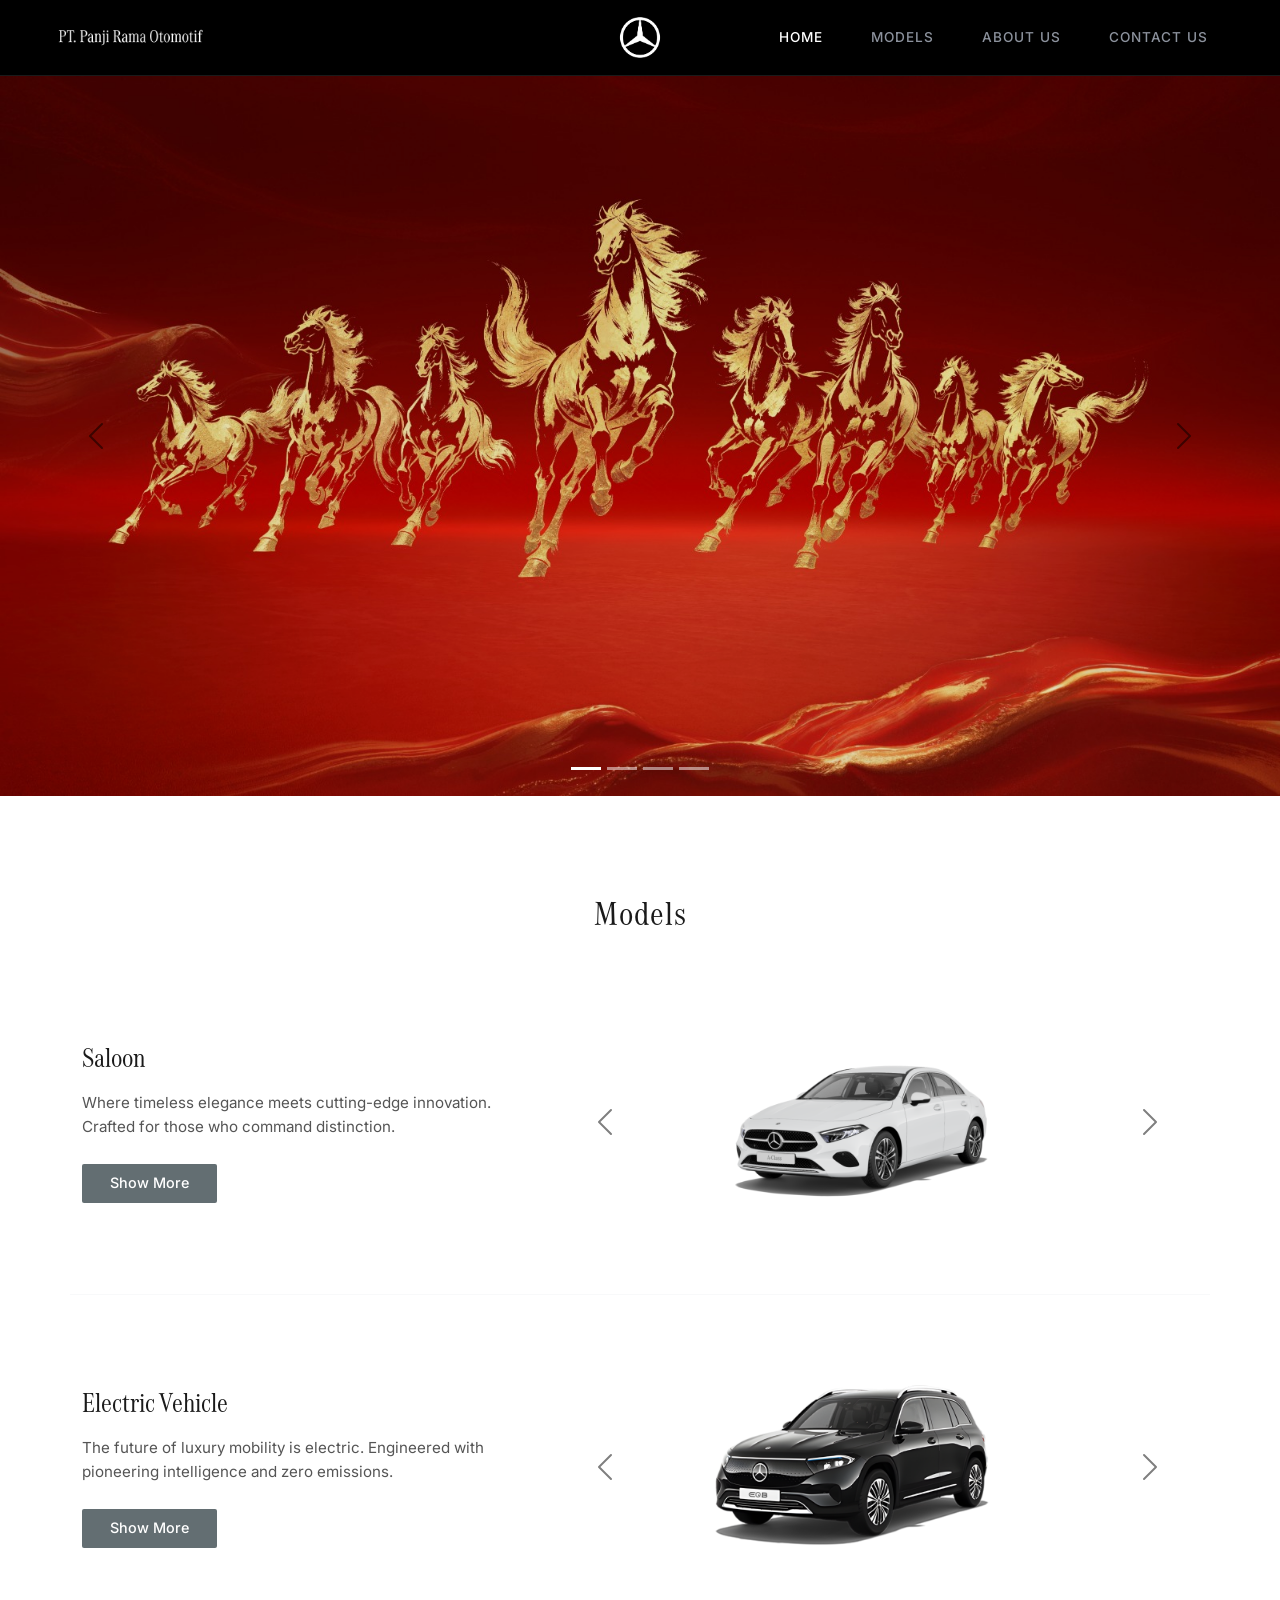
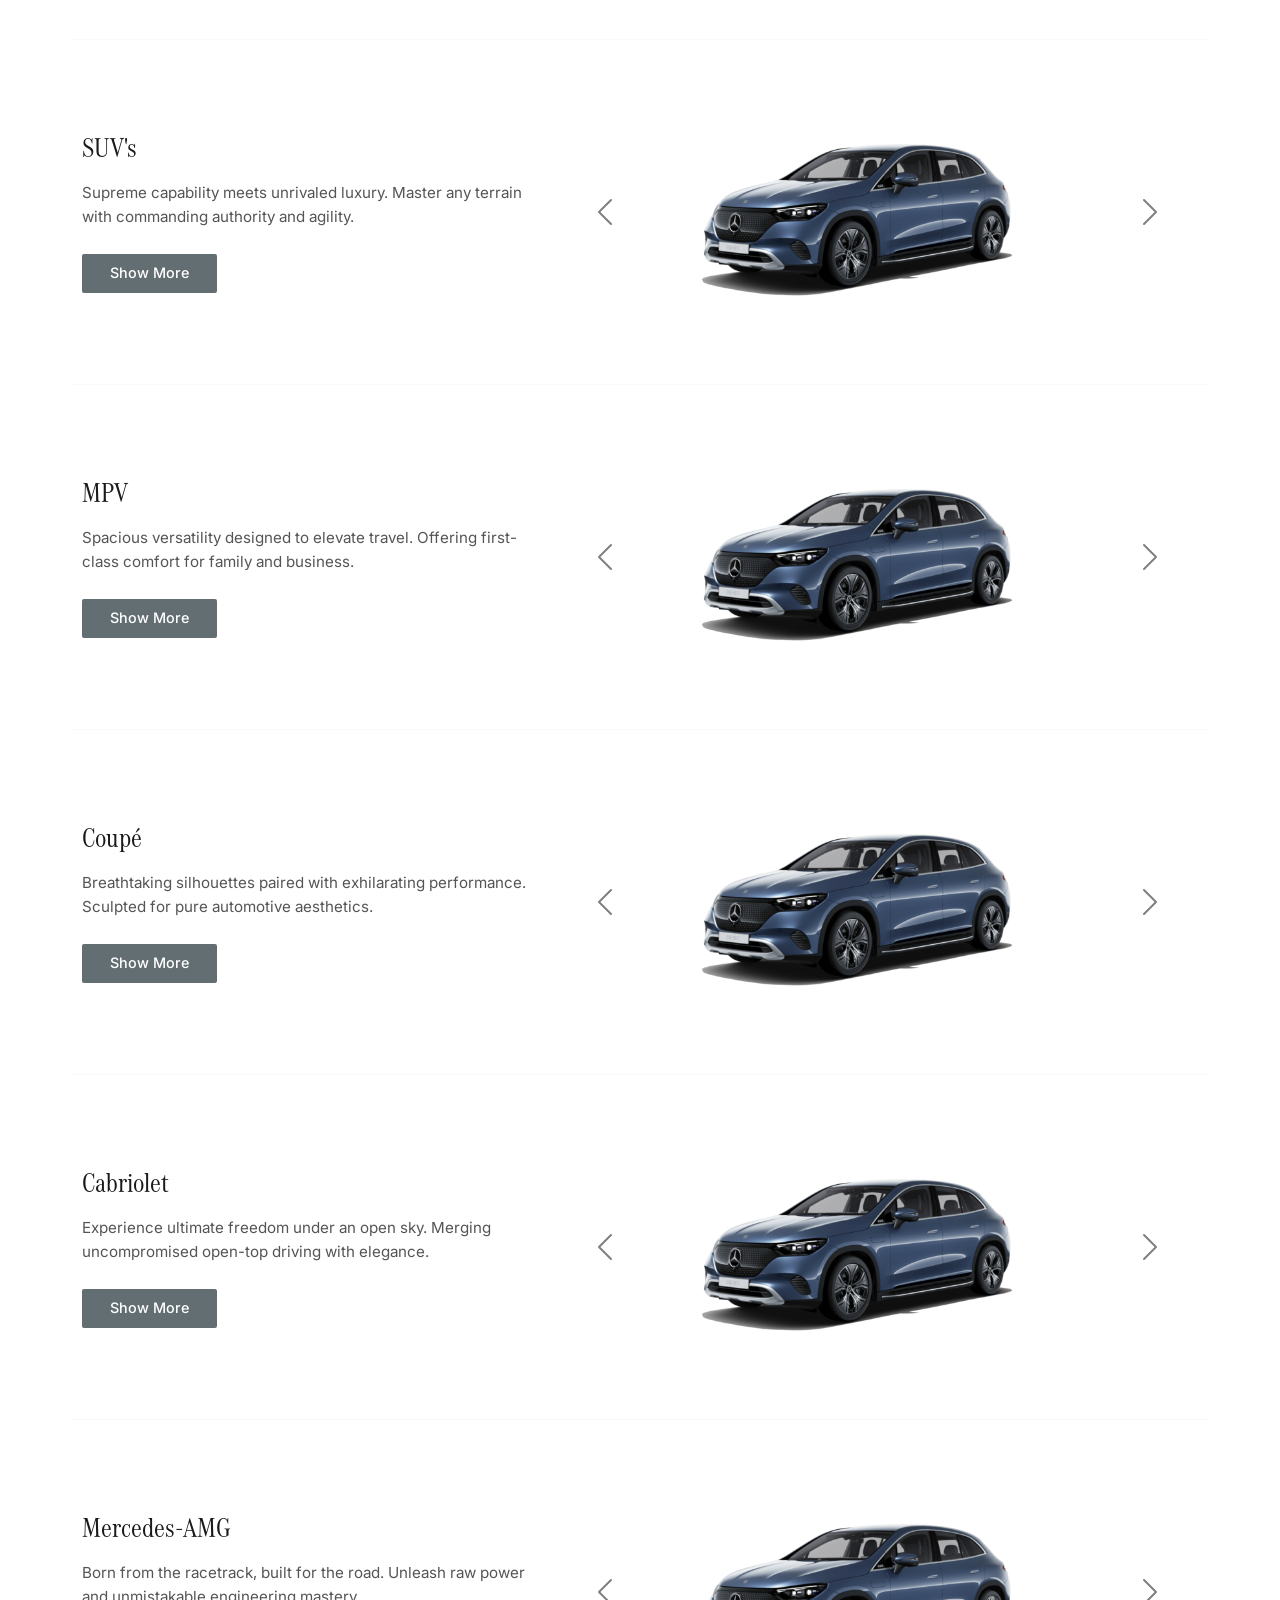
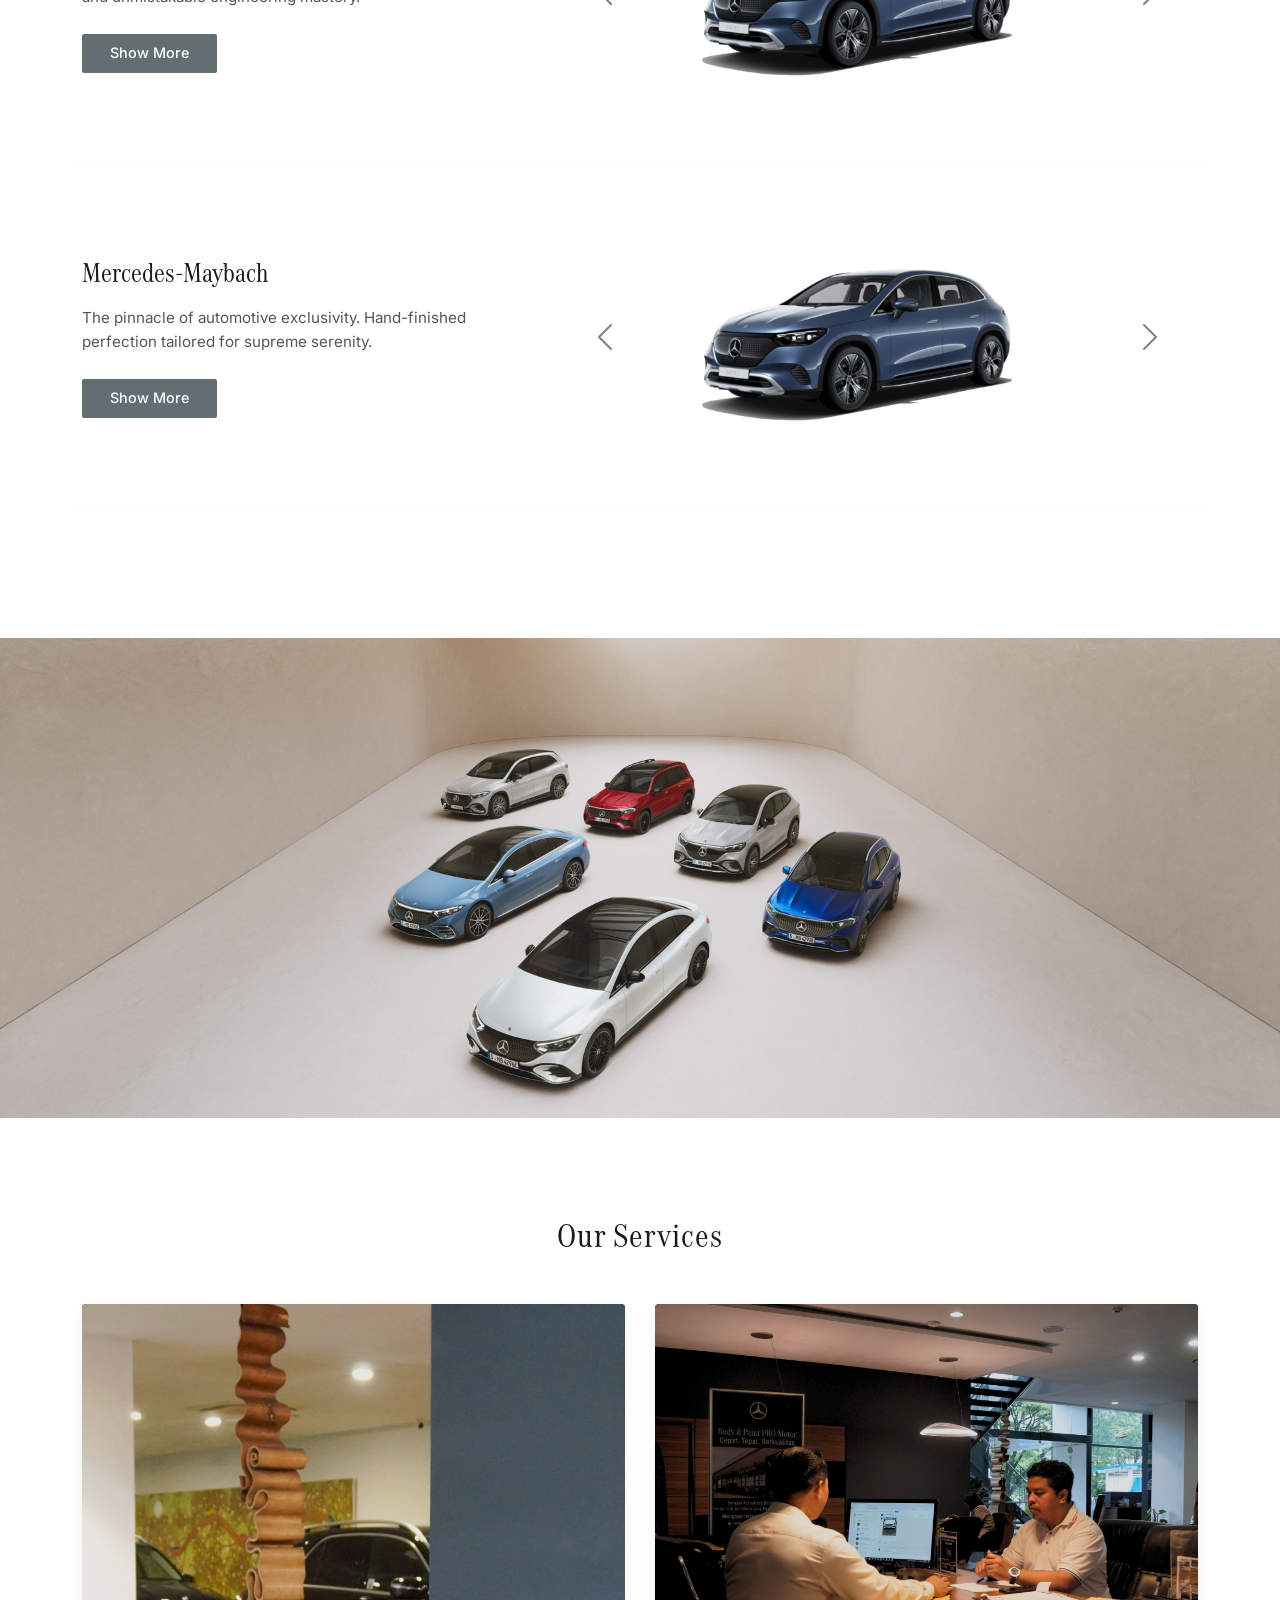
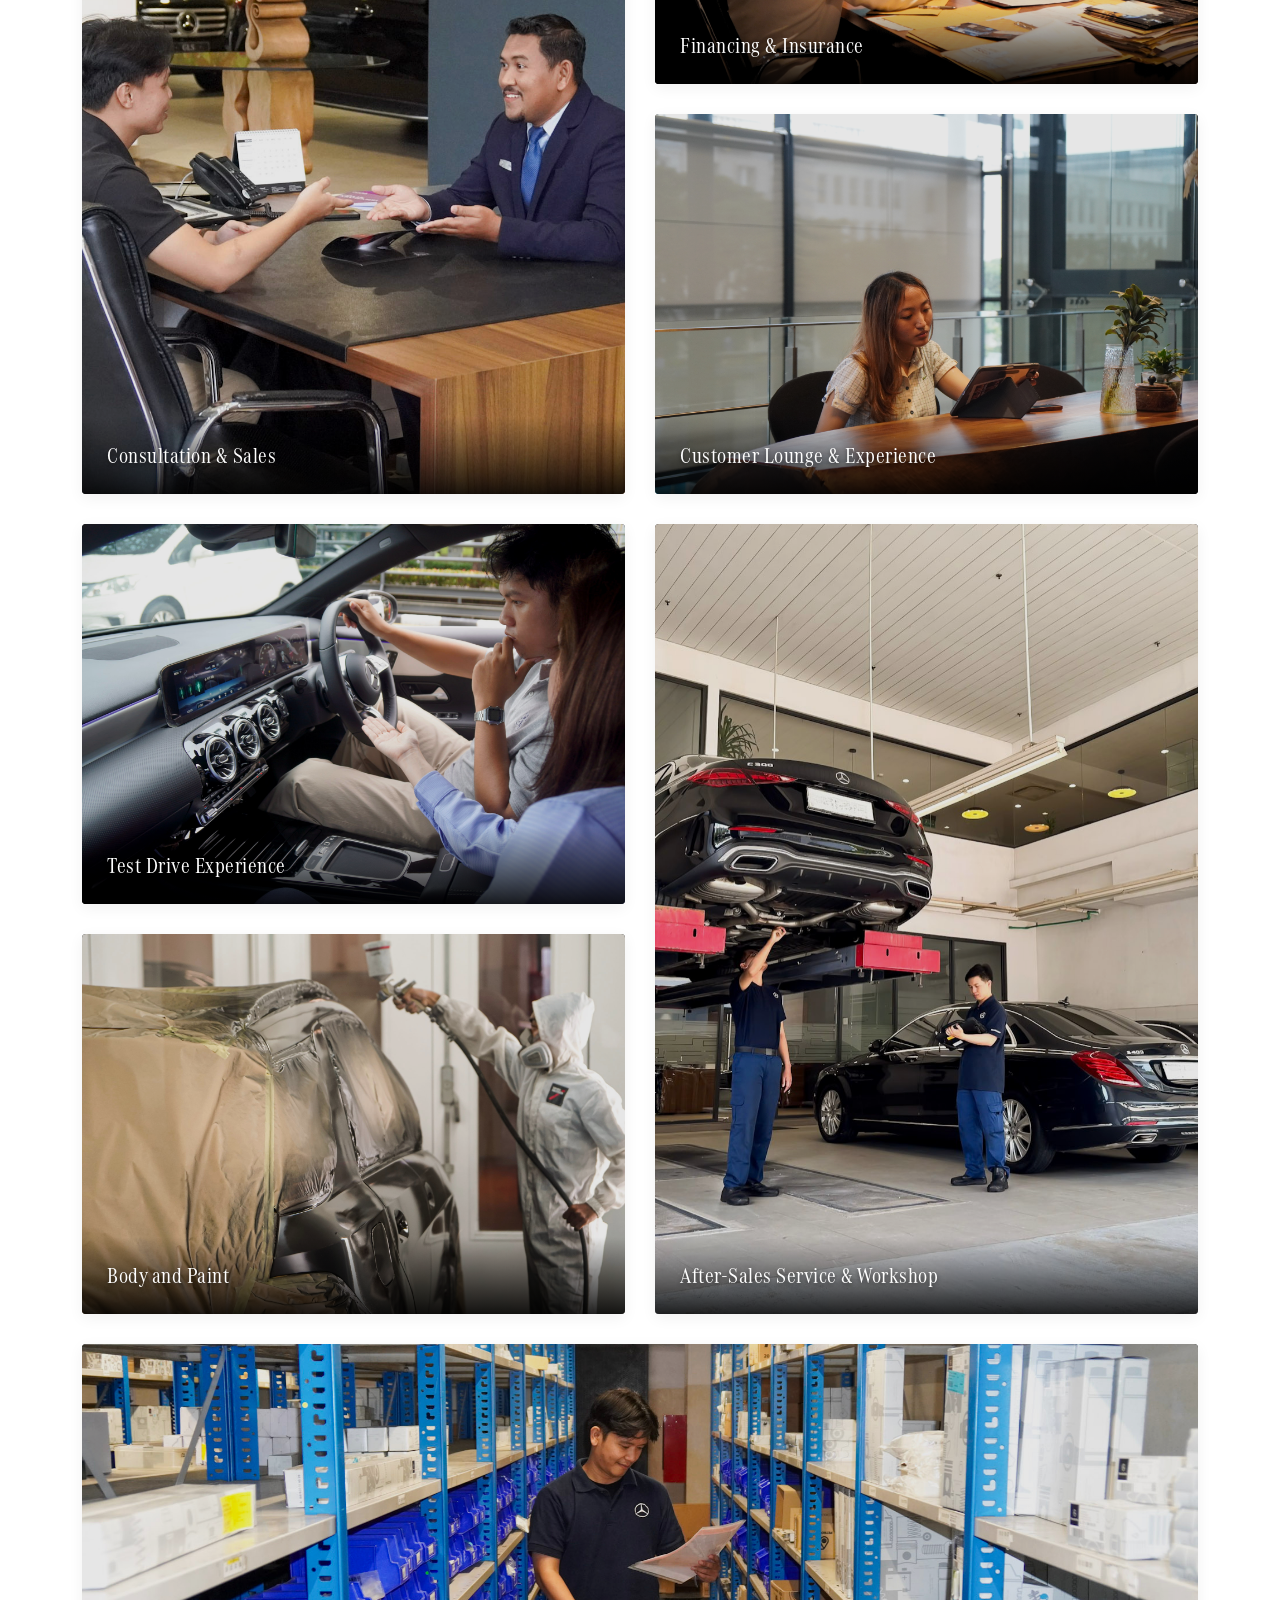
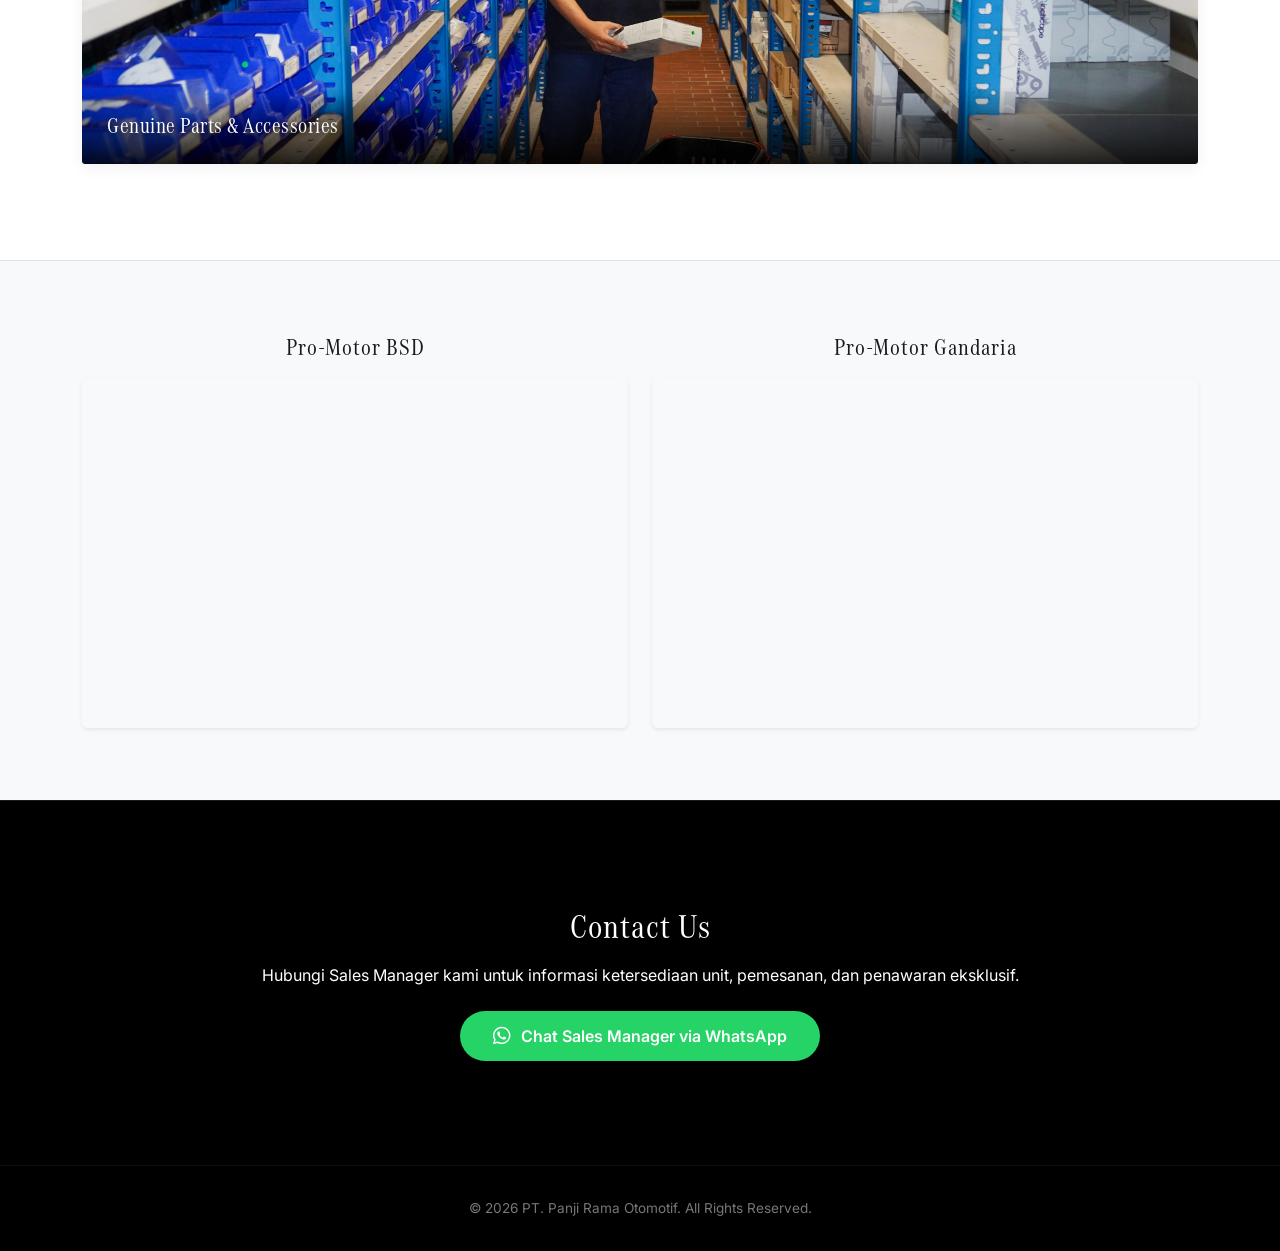
==== index.html @ 7705b915 "logo on browser" ====
<!DOCTYPE html>
<html lang="id">
<head>
    <meta charset="UTF-8">
    <meta name="viewport" content="width=device-width, initial-scale=1.0">
    <title>PT. Panji Rama Otomotif | Luxury Showroom</title>
    <link rel="icon" type="image/png" href="assets/LOGOSTAR-WHITE.png">
    <!-- Bootstrap 5 CSS -->
    <link href="https://cdn.jsdelivr.net/npm/bootstrap@5.3.2/dist/css/bootstrap.min.css" rel="stylesheet">
    <!-- FontAwesome Icons -->
    <link rel="stylesheet" href="https://cdnjs.cloudflare.com/ajax/libs/font-awesome/6.4.2/css/all.min.css">
    <!-- Google Fonts: Inter & Serif fallback -->
    <link href="https://fonts.googleapis.com/css2?family=Cinzel:wght@500;700&family=Inter:wght@300;400;500;600&display=swap" rel="stylesheet">
    <link rel="stylesheet" href="style.css">
</head>
<body id="home">

    <!-- Navbar -->
    <nav class="navbar navbar-expand-lg navbar-custom sticky-top">
        <div class="container-fluid px-4">
            <!-- Brand / Logo -->
            <a class="navbar-brand d-flex align-items-center gap-2" href="#home">
                <img src="assets/proputih.png" style="width: 150px;" alt="logo promotor">
            </a>

            <div class="d-none d-lg-flex position-absolute start-50 translate-middle-x">
            <img src="assets/LOGOSTAR-WHITE.png" style="width: 45px;" alt="logo star">
        </div>

        <!-- Bagian Kanan: Logo Bintang Mobile & Tombol Toggler -->
        <div class="d-flex align-items-center gap-3 d-lg-none">
            <!-- Logo Bintang untuk Mobile (Ukuran 45px) -->
            <img src="assets/LOGOSTAR-WHITE.png" style="width: 30px;" alt="logo star">
            
            <!-- Mobile Toggler -->
            <button class="navbar-toggler border-0 shadow-none text-light" type="button" data-bs-toggle="collapse" data-bs-target="#navbarNav">
                <i class="fa-solid fa-bars fs-4"></i>
            </button>
        </div>
        
            <!-- Center Logo / Emblem placeholder
            <div class="d-flex align-items-center justify-content-center position-absolute start-50 translate-middle-x d-none d-lg-flex">
                <img src="assets/LOGOSTAR-WHITE.png" style="width: 45px;" alt="logo emblem">
            </div>

            Wrapper Khusus Mobile: Logo Bintang + Tombol Toggler (Agar tetap muncul di HP)
            <div class="d-flex align-items-center gap-2">
                <div class="rounded-circle border border-secondary border-opacity-50 p-1 d-flex align-items-center justify-content-center bg-black d-lg-none" style="width: 38px; height: 38px;">
                    <i class="fa-solid fa-star text-light" style="font-size: 0.75rem;"></i>
                </div>
                <button class="navbar-toggler border-0 shadow-none text-light" type="button" data-bs-toggle="collapse" data-bs-target="#navbarNav">
                    <i class="fa-solid fa-bars fs-4"></i>
                </button>
            </div>

            Mobile Toggler 
            <button class="navbar-toggler border-0 shadow-none text-light" type="button" data-bs-toggle="collapse" data-bs-target="#navbarNav">
                <i class="fa-solid fa-bars fs-4"></i>
            </button>
            -->
        
            <!-- Navigation Links -->
           <div class="collapse navbar-collapse justify-content-end" id="navbarNav">
            <ul class="navbar-nav align-items-lg-center gap-lg-3">
                <li class="nav-item">
                    <a class="nav-link active" href="#home">Home</a>
                </li>
                <li class="nav-item">
                    <a class="nav-link" href="models.html">Models</a>
                </li>
                <li class="nav-item">
                    <a class="nav-link" href="about.html">About Us</a>
                </li>
                <li class="nav-item">
                    <a class="nav-link" href="contactus.html">Contact Us</a>
                </li>
            </ul>
        </div>

    </div>
    </nav>

    <!-- Main Hero Carousel (10 seconds auto interval) -->
    <div id="mainHeroCarousel" class="carousel slide hero-carousel" data-bs-ride="carousel" data-bs-interval="10000">
        <div class="carousel-indicators">
            <button type="button" data-bs-target="#mainHeroCarousel" data-bs-slide-to="0" class="active" aria-current="true" aria-label="Slide 1"></button>
            <button type="button" data-bs-target="#mainHeroCarousel" data-bs-slide-to="1" aria-label="Slide 2"></button>
            <button type="button" data-bs-target="#mainHeroCarousel" data-bs-slide-to="2" aria-label="Slide 3"></button>
            <button type="button" data-bs-target="#mainHeroCarousel" data-bs-slide-to="3" aria-label="Slide 4"></button>
        </div>
        <div class="carousel-inner">
            <div class="carousel-item active">
                <img src="assets/WhatsApp-Image-2026-01-26-at-13.37.45.jpeg" alt="Showroom Banner 1" onerror="this.src='https://placehold.co/1920x1080/1a1a1a/ffffff?text=Luxury+Collection+1'">
            </div>
            <div class="carousel-item">
                <img src="assets/bca-expo-2026_web_home-banner_1890x806-1.jpg" alt="Showroom Banner 2" onerror="this.src='https://placehold.co/1920x1080/1a1a1a/ffffff?text=Luxury+Collection+2'">
            </div>
            <div class="carousel-item">
                <img src="assets/l-intro-1681848026.jpg" alt="Showroom Banner 3" onerror="this.src='https://placehold.co/1920x1080/1a1a1a/ffffff?text=Luxury+Collection+3'">
            </div>
            <div class="carousel-item">
                <img src="assets/2020-Mercedes-AMG-CLA45-Front-Three-Quarters.jpg" alt="Showroom Banner 4" onerror="this.src='https://placehold.co/1920x1080/1a1a1a/ffffff?text=Luxury+Collection+3'">
            </div>
        </div>
        <button class="carousel-control-prev" type="button" data-bs-target="#mainHeroCarousel" data-bs-slide="prev">
            <span class="carousel-control-prev-icon" aria-hidden="true"></span>
            <span class="visually-hidden">Previous</span>
        </button>
        <button class="carousel-control-next" type="button" data-bs-target="#mainHeroCarousel" data-bs-slide="next">
            <span class="carousel-control-next-icon" aria-hidden="true"></span>
            <span class="visually-hidden">Next</span>
        </button>
    </div>

    

    <!-- Models Section -->
    <section id="models" class="py-5 my-4">
        <div class="container py-4">
            
            <!-- Section Header -->
            <div class="text-center mb-5">
                <h2 class="models-header mb-3">Models</h2>

            </div>

            <!-- Model Item 1: Saloon -->
            <div class="row align-items-center mb-3 pb-3 border-bottom border-light">
                <div class="col-lg-5 mb-4 mb-lg-0">
                    <h3 class="model-title mb-3">Saloon</h3>
                    <p class="model-desc mb-4">
                        Where timeless elegance meets cutting-edge innovation. Crafted for those who command distinction.
                    </p>
                    <a href="models.html#saloon" target="_blank" class="btn-custom-dark">
                        Show More
                    </a>
                </div>
                <div class="col-lg-7">
                    <div id="saloonCarousel" class="carousel slide sub-carousel" data-bs-ride="carousel">
                        <div class="carousel-inner">
                            <div class="carousel-item active text-center">
                                <img src="assets/A-CLASS.png" class="img-fluid rounded" alt="Saloon 1" onerror="this.src='https://placehold.co/700x400/e9ecef/212529?text=Saloon+Car'">
                            </div>
                            <div class="carousel-item text-center">
                                <img src="assets/C-CLASS.png" class="img-fluid rounded" alt="Saloon 2" onerror="this.src='https://placehold.co/700x400/e9ecef/212529?text=Saloon+Car+2'">
                            </div>
                            <div class="carousel-item text-center">
                                <img src="assets/C-300-AMG.png" class="img-fluid rounded" alt="Saloon 2" onerror="this.src='https://placehold.co/700x400/e9ecef/212529?text=Saloon+Car+2'">
                            </div>
                            <div class="carousel-item text-center">
                                <img src="assets/E-CLASS.png" class="img-fluid rounded" alt="Saloon 2" onerror="this.src='https://placehold.co/700x400/e9ecef/212529?text=Saloon+Car+2'">
                            </div>
                            <div class="carousel-item text-center">
                                <img src="assets/E-300-AMG-Line.png" class="img-fluid rounded" alt="Saloon 2" onerror="this.src='https://placehold.co/700x400/e9ecef/212529?text=Saloon+Car+2'">
                            </div>
                            <div class="carousel-item text-center">
                                <img src="assets/S-CLASS.png" class="img-fluid rounded" alt="Saloon 2" onerror="this.src='https://placehold.co/700x400/e9ecef/212529?text=Saloon+Car+2'">
                            </div>
                            <div class="carousel-item text-center">
                                <img src="assets/EQE.png" class="img-fluid rounded" alt="Saloon 2" onerror="this.src='https://placehold.co/700x400/e9ecef/212529?text=Saloon+Car+2'">
                            </div>
                            <div class="carousel-item text-center">
                                <img src="assets/EQS-450-Art-Line.png" class="img-fluid rounded" alt="Saloon 2" onerror="this.src='https://placehold.co/700x400/e9ecef/212529?text=Saloon+Car+2'">
                            </div>
                            <div class="carousel-item text-center">
                                <img src="assets/EQS-AMG-Line.png" class="img-fluid rounded" alt="Saloon 2" onerror="this.src='https://placehold.co/700x400/e9ecef/212529?text=Saloon+Car+2'">
                            </div>
                            <div class="carousel-item text-center">
                                <img src="assets/EQS.png" class="img-fluid rounded" alt="Saloon 2" onerror="this.src='https://placehold.co/700x400/e9ecef/212529?text=Saloon+Car+2'">
                            </div>
                            <div class="carousel-item text-center">
                                <img src="assets/MAYBACH-S-CLASS.png" class="img-fluid rounded" alt="Saloon 2" onerror="this.src='https://placehold.co/700x400/e9ecef/212529?text=Saloon+Car+2'">
                            </div>
                            <div class="carousel-item text-center">
                                <img src="assets/AMG-A-35.png" class="img-fluid rounded" alt="Saloon 2" onerror="this.src='https://placehold.co/700x400/e9ecef/212529?text=Saloon+Car+2'">
                            </div>
                        </div>
                        <button class="carousel-control-prev" type="button" data-bs-target="#saloonCarousel" data-bs-slide="prev">
                            <span class="carousel-control-prev-icon" aria-hidden="true"></span>
                            <span class="visually-hidden">Previous</span>
                        </button>
                        <button class="carousel-control-next" type="button" data-bs-target="#saloonCarousel" data-bs-slide="next">
                            <span class="carousel-control-next-icon" aria-hidden="true"></span>
                            <span class="visually-hidden">Next</span>
                        </button>
                    </div>
                </div>
            </div>

            <!-- Model Item 2: Electric Vehicle -->
            <div class="row align-items-center mb-3 pb-3 border-bottom border-light">
                <div class="col-lg-5 mb-4 mb-lg-0">
                    <h3 class="model-title mb-3">Electric Vehicle</h3>
                    <p class="model-desc mb-4">
                        The future of luxury mobility is electric. Engineered with pioneering intelligence and zero emissions.
                    </p>
                    <a href="models.html#electric" target="_blank" class="btn-custom-dark">
                        Show More
                    </a>
                </div>
                <div class="col-lg-7">
                    <div id="evCarousel" class="carousel slide sub-carousel" data-bs-ride="carousel">
                        <div class="carousel-inner">
                            <div class="carousel-item active text-center">
                                <img src="assets/EQB-250.png" class="img-fluid rounded" alt="EV 1" onerror="this.src='https://placehold.co/700x400/e9ecef/212529?text=Electric+Vehicle'">
                            </div>
                            <div class="carousel-item text-center">
                                <img src="assets/EQE.png" class="img-fluid rounded" alt="EV 2" onerror="this.src='https://placehold.co/700x400/e9ecef/212529?text=Electric+Vehicle+2'">
                            </div>
                            <div class="carousel-item text-center">
                                <img src="assets/EQE-SUV.png" class="img-fluid rounded" alt="EV 2" onerror="this.src='https://placehold.co/700x400/e9ecef/212529?text=Electric+Vehicle+2'">
                            </div>
                            <div class="carousel-item text-center">
                                <img src="assets/EQS-450-Art-Line.png" class="img-fluid rounded" alt="EV 2" onerror="this.src='https://placehold.co/700x400/e9ecef/212529?text=Electric+Vehicle+2'">
                            </div>
                            <div class="carousel-item text-center">
                                <img src="assets/EQS-AMG-Line.png" class="img-fluid rounded" alt="EV 2" onerror="this.src='https://placehold.co/700x400/e9ecef/212529?text=Electric+Vehicle+2'">
                            </div>
                            <div class="carousel-item text-center">
                                <img src="assets/EQS.png" class="img-fluid rounded" alt="EV 2" onerror="this.src='https://placehold.co/700x400/e9ecef/212529?text=Electric+Vehicle+2'">
                            </div>
                            <div class="carousel-item text-center">
                                <img src="assets/EQS-680-SUV.png" class="img-fluid rounded" alt="EV 2" onerror="this.src='https://placehold.co/700x400/e9ecef/212529?text=Electric+Vehicle+2'">
                            </div>
                            <div class="carousel-item text-center">
                                <img src="assets/MAYBACH-EQS.png" class="img-fluid rounded" alt="EV 2" onerror="this.src='https://placehold.co/700x400/e9ecef/212529?text=Electric+Vehicle+2'">
                            </div>
                            <div class="carousel-item text-center">
                                <img src="assets/G-580.png" class="img-fluid rounded" alt="EV 2" onerror="this.src='https://placehold.co/700x400/e9ecef/212529?text=Electric+Vehicle+2'">
                            </div>
                        </div>
                        <button class="carousel-control-prev" type="button" data-bs-target="#evCarousel" data-bs-slide="prev">
                            <span class="carousel-control-prev-icon" aria-hidden="true"></span>
                            <span class="visually-hidden">Previous</span>
                        </button>
                        <button class="carousel-control-next" type="button" data-bs-target="#evCarousel" data-bs-slide="next">
                            <span class="carousel-control-next-icon" aria-hidden="true"></span>
                            <span class="visually-hidden">Next</span>
                        </button>
                    </div>
                </div>
            </div>

            <!-- Model Item 3: SUV & Off-Roader -->
            <div class="row align-items-center mb-3 pb-3 border-bottom border-light">
                <div class="col-lg-5 mb-4 mb-lg-0">
                    <h3 class="model-title mb-3">SUV's</h3>
                    <p class="model-desc mb-4">
                        Supreme capability meets unrivaled luxury. Master any terrain with commanding authority and agility.
                    </p>
                    <a href="models.html#suv" target="_blank" class="btn-custom-dark">
                        Show More
                    </a>
                </div>
                <div class="col-lg-7">
                    <div id="suvCarousel" class="carousel slide sub-carousel" data-bs-ride="carousel">
                        <div class="carousel-inner">
                            <div class="carousel-item active text-center">
                                <img src="assets/EQE-SUV.png" class="img-fluid rounded" alt="SUV 1" onerror="this.src='https://placehold.co/700x400/e9ecef/212529?text=SUV+Car'">
                            </div>
                            <div class="carousel-item text-center">
                                <img src="assets/EQS-SUV.png" class="img-fluid rounded" alt="SUV 2" onerror="this.src='https://placehold.co/700x400/e9ecef/212529?text=SUV+Car+2'">
                            </div>
                            <div class="carousel-item text-center">
                                <img src="assets/AMG-GLA-35.png" class="img-fluid rounded" alt="SUV 2" onerror="this.src='https://placehold.co/700x400/e9ecef/212529?text=SUV+Car+2'">
                            </div>
                             <div class="carousel-item text-center">
                                <img src="assets/EQB-250.png" class="img-fluid rounded" alt="SUV 2" onerror="this.src='https://placehold.co/700x400/e9ecef/212529?text=SUV+Car+2'">
                            </div>
                        </div>
                        <button class="carousel-control-prev" type="button" data-bs-target="#suvCarousel" data-bs-slide="prev">
                            <span class="carousel-control-prev-icon" aria-hidden="true"></span>
                            <span class="visually-hidden">Previous</span>
                        </button>
                        <button class="carousel-control-next" type="button" data-bs-target="#suvCarousel" data-bs-slide="next">
                            <span class="carousel-control-next-icon" aria-hidden="true"></span>
                            <span class="visually-hidden">Next</span>
                        </button>
                    </div>
                </div>
            </div>

            <!-- Model Item 4: MPV -->
            <div class="row align-items-center mb-3 pb-3 border-bottom border-light">
                <div class="col-lg-5 mb-4 mb-lg-0">
                    <h3 class="model-title mb-3">MPV</h3>
                    <p class="model-desc mb-4">
                        Spacious versatility designed to elevate travel. Offering first-class comfort for family and business.
                    </p>
                    <a href="models.html#mpv" target="_blank" class="btn-custom-dark">
                        Show More
                    </a>
                </div>
                <div class="col-lg-7">
                    <div id="mpvCarousel" class="carousel slide sub-carousel" data-bs-ride="carousel">
                        <div class="carousel-inner">
                            <div class="carousel-item active text-center">
                                <img src="assets/EQE-SUV.png" class="img-fluid rounded" alt="SUV 1" onerror="this.src='https://placehold.co/700x400/e9ecef/212529?text=SUV+Car'">
                            </div>
                            <div class="carousel-item text-center">
                                <img src="assets/EQS-SUV.png" class="img-fluid rounded" alt="SUV 2" onerror="this.src='https://placehold.co/700x400/e9ecef/212529?text=SUV+Car+2'">
                            </div>
                            <div class="carousel-item text-center">
                                <img src="assets/AMG-GLA-35.png" class="img-fluid rounded" alt="SUV 2" onerror="this.src='https://placehold.co/700x400/e9ecef/212529?text=SUV+Car+2'">
                            </div>
                             <div class="carousel-item text-center">
                                <img src="assets/EQB-250.png" class="img-fluid rounded" alt="SUV 2" onerror="this.src='https://placehold.co/700x400/e9ecef/212529?text=SUV+Car+2'">
                            </div>
                        </div>
                        <button class="carousel-control-prev" type="button" data-bs-target="#suvCarousel" data-bs-slide="prev">
                            <span class="carousel-control-prev-icon" aria-hidden="true"></span>
                            <span class="visually-hidden">Previous</span>
                        </button>
                        <button class="carousel-control-next" type="button" data-bs-target="#suvCarousel" data-bs-slide="next">
                            <span class="carousel-control-next-icon" aria-hidden="true"></span>
                            <span class="visually-hidden">Next</span>
                        </button>
                    </div>
                </div>
            </div>
            <!-- Model Item 5: Coupe -->
            <div class="row align-items-center mb-3 pb-3 border-bottom border-light">
                <div class="col-lg-5 mb-4 mb-lg-0">
                    <h3 class="model-title mb-3">Coupé</h3>
                    <p class="model-desc mb-4">
                        Breathtaking silhouettes paired with exhilarating performance. Sculpted for pure automotive aesthetics.
                    </p>
                    <a href="models.html#coupe" target="_blank" class="btn-custom-dark">
                        Show More
                    </a>
                </div>
                <div class="col-lg-7">
                    <div id="coupeCarousel" class="carousel slide sub-carousel" data-bs-ride="carousel">
                        <div class="carousel-inner">
                            <div class="carousel-item active text-center">
                                <img src="assets/EQE-SUV.png" class="img-fluid rounded" alt="SUV 1" onerror="this.src='https://placehold.co/700x400/e9ecef/212529?text=SUV+Car'">
                            </div>
                            <div class="carousel-item text-center">
                                <img src="assets/EQS-SUV.png" class="img-fluid rounded" alt="SUV 2" onerror="this.src='https://placehold.co/700x400/e9ecef/212529?text=SUV+Car+2'">
                            </div>
                            <div class="carousel-item text-center">
                                <img src="assets/AMG-GLA-35.png" class="img-fluid rounded" alt="SUV 2" onerror="this.src='https://placehold.co/700x400/e9ecef/212529?text=SUV+Car+2'">
                            </div>
                             <div class="carousel-item text-center">
                                <img src="assets/EQB-250.png" class="img-fluid rounded" alt="SUV 2" onerror="this.src='https://placehold.co/700x400/e9ecef/212529?text=SUV+Car+2'">
                            </div>
                        </div>
                        <button class="carousel-control-prev" type="button" data-bs-target="#suvCarousel" data-bs-slide="prev">
                            <span class="carousel-control-prev-icon" aria-hidden="true"></span>
                            <span class="visually-hidden">Previous</span>
                        </button>
                        <button class="carousel-control-next" type="button" data-bs-target="#suvCarousel" data-bs-slide="next">
                            <span class="carousel-control-next-icon" aria-hidden="true"></span>
                            <span class="visually-hidden">Next</span>
                        </button>
                    </div>
                </div>
            </div>
            <!-- Model Item 6: cabriolet -->
            <div class="row align-items-center mb-3 pb-3 border-bottom border-light">
                <div class="col-lg-5 mb-4 mb-lg-0">
                    <h3 class="model-title mb-3">Cabriolet</h3>
                    <p class="model-desc mb-4">
                        Experience ultimate freedom under an open sky. Merging uncompromised open-top driving with elegance.
                    </p>
                    <a href="models.html#cabriolet" target="_blank" class="btn-custom-dark">
                        Show More
                    </a>
                </div>
                <div class="col-lg-7">
                    <div id="cabrioletCarousel" class="carousel slide sub-carousel" data-bs-ride="carousel">
                        <div class="carousel-inner">
                            <div class="carousel-item active text-center">
                                <img src="assets/EQE-SUV.png" class="img-fluid rounded" alt="SUV 1" onerror="this.src='https://placehold.co/700x400/e9ecef/212529?text=SUV+Car'">
                            </div>
                            <div class="carousel-item text-center">
                                <img src="assets/EQS-SUV.png" class="img-fluid rounded" alt="SUV 2" onerror="this.src='https://placehold.co/700x400/e9ecef/212529?text=SUV+Car+2'">
                            </div>
                            <div class="carousel-item text-center">
                                <img src="assets/AMG-GLA-35.png" class="img-fluid rounded" alt="SUV 2" onerror="this.src='https://placehold.co/700x400/e9ecef/212529?text=SUV+Car+2'">
                            </div>
                             <div class="carousel-item text-center">
                                <img src="assets/EQB-250.png" class="img-fluid rounded" alt="SUV 2" onerror="this.src='https://placehold.co/700x400/e9ecef/212529?text=SUV+Car+2'">
                            </div>
                        </div>
                        <button class="carousel-control-prev" type="button" data-bs-target="#suvCarousel" data-bs-slide="prev">
                            <span class="carousel-control-prev-icon" aria-hidden="true"></span>
                            <span class="visually-hidden">Previous</span>
                        </button>
                        <button class="carousel-control-next" type="button" data-bs-target="#suvCarousel" data-bs-slide="next">
                            <span class="carousel-control-next-icon" aria-hidden="true"></span>
                            <span class="visually-hidden">Next</span>
                        </button>
                    </div>
                </div>
            </div>
            <!-- Model Item 7: AMG -->
            <div class="row align-items-center mb-3 pb-3 border-bottom border-light">
                <div class="col-lg-5 mb-4 mb-lg-0">
                    <h3 class="model-title mb-3">Mercedes-AMG</h3>
                    <p class="model-desc mb-4">
                        Born from the racetrack, built for the road. Unleash raw power and unmistakable engineering mastery.
                    </p>
                    <a href="models.html#amg" target="_blank" class="btn-custom-dark">
                        Show More
                    </a>
                </div>
                <div class="col-lg-7">
                    <div id="amgCarousel" class="carousel slide sub-carousel" data-bs-ride="carousel">
                        <div class="carousel-inner">
                            <div class="carousel-item active text-center">
                                <img src="assets/EQE-SUV.png" class="img-fluid rounded" alt="SUV 1" onerror="this.src='https://placehold.co/700x400/e9ecef/212529?text=SUV+Car'">
                            </div>
                            <div class="carousel-item text-center">
                                <img src="assets/EQS-SUV.png" class="img-fluid rounded" alt="SUV 2" onerror="this.src='https://placehold.co/700x400/e9ecef/212529?text=SUV+Car+2'">
                            </div>
                            <div class="carousel-item text-center">
                                <img src="assets/AMG-GLA-35.png" class="img-fluid rounded" alt="SUV 2" onerror="this.src='https://placehold.co/700x400/e9ecef/212529?text=SUV+Car+2'">
                            </div>
                             <div class="carousel-item text-center">
                                <img src="assets/EQB-250.png" class="img-fluid rounded" alt="SUV 2" onerror="this.src='https://placehold.co/700x400/e9ecef/212529?text=SUV+Car+2'">
                            </div>
                        </div>
                        <button class="carousel-control-prev" type="button" data-bs-target="#suvCarousel" data-bs-slide="prev">
                            <span class="carousel-control-prev-icon" aria-hidden="true"></span>
                            <span class="visually-hidden">Previous</span>
                        </button>
                        <button class="carousel-control-next" type="button" data-bs-target="#suvCarousel" data-bs-slide="next">
                            <span class="carousel-control-next-icon" aria-hidden="true"></span>
                            <span class="visually-hidden">Next</span>
                        </button>
                    </div>
                </div>
            </div>
            <!-- Model Item 8: Maybach -->
            <div class="row align-items-center mb-3 pb-3 border-bottom border-light">
                <div class="col-lg-5 mb-4 mb-lg-0">
                    <h3 class="model-title mb-3">Mercedes-Maybach</h3>
                    <p class="model-desc mb-4">
                        The pinnacle of automotive exclusivity. Hand-finished perfection tailored for supreme serenity.
                    </p>
                    <a href="models.html#maybach" target="_blank" class="btn-custom-dark">
                        Show More
                    </a>
                </div>
                <div class="col-lg-7">
                    <div id="maybachCarousel" class="carousel slide sub-carousel" data-bs-ride="carousel">
                        <div class="carousel-inner">
                            <div class="carousel-item active text-center">
                                <img src="assets/EQE-SUV.png" class="img-fluid rounded" alt="SUV 1" onerror="this.src='https://placehold.co/700x400/e9ecef/212529?text=SUV+Car'">
                            </div>
                            <div class="carousel-item text-center">
                                <img src="assets/EQS-SUV.png" class="img-fluid rounded" alt="SUV 2" onerror="this.src='https://placehold.co/700x400/e9ecef/212529?text=SUV+Car+2'">
                            </div>
                            <div class="carousel-item text-center">
                                <img src="assets/AMG-GLA-35.png" class="img-fluid rounded" alt="SUV 2" onerror="this.src='https://placehold.co/700x400/e9ecef/212529?text=SUV+Car+2'">
                            </div>
                             <div class="carousel-item text-center">
                                <img src="assets/EQB-250.png" class="img-fluid rounded" alt="SUV 2" onerror="this.src='https://placehold.co/700x400/e9ecef/212529?text=SUV+Car+2'">
                            </div>
                        </div>
                        <button class="carousel-control-prev" type="button" data-bs-target="#suvCarousel" data-bs-slide="prev">
                            <span class="carousel-control-prev-icon" aria-hidden="true"></span>
                            <span class="visually-hidden">Previous</span>
                        </button>
                        <button class="carousel-control-next" type="button" data-bs-target="#suvCarousel" data-bs-slide="next">
                            <span class="carousel-control-next-icon" aria-hidden="true"></span>
                            <span class="visually-hidden">Next</span>
                        </button>
                    </div>
                </div>
            </div>

        </div>
    </section>

    <div class="banner-section">
        <img src="assets/web_banner-image_homepage_1.jpg" alt="Showroom Lineup Banner" onerror="this.src='https://placehold.co/1920x720/e9ecef/212529?text=Showroom+Lineup'">
    </div>

    <!-- Our Services Section (7 Photos Zig-Zag Layout with Online Placeholders) -->
<section id="services" class="py-5 my-4">
    <div class="container py-4">
        <div class="text-center mb-5">
            <h2 class="models-header mb-3">Our Services</h2>
        </div>

        <div class="services-grid">
            <!-- Foto 1 (Kiri Besar) -->
            <div class="service-card service-card-large">
                <img src="assets/1.png" alt="Consultation & Sales">
                <div class="service-caption">
                    <h4 class="service-title">Consultation & Sales</h4>
                </div>
            </div>

            <!-- Foto 2 (Kanan Atas) -->
            <div class="service-card">
                <img src="assets/7.png" alt="Financing & Insurance">
                <div class="service-caption">
                    <h4 class="service-title">Financing & Insurance</h4>
                </div>
            </div>

            <!-- Foto 3 (Kanan Bawah dari baris atas) -->
            <div class="service-card">
                <img src="assets/6.png" alt="Customer Lounge & Experience">
                <div class="service-caption">
                    <h4 class="service-title">Customer Lounge & Experience</h4>
                </div>
            </div>

            <!-- Foto 4 (Kiri Bawah) -->
            <div class="service-card">
                <img src="assets/2.png" alt="Test Drive Experience">
                <div class="service-caption">
                    <h4 class="service-title">Test Drive Experience</h4>
                </div>
            </div>

            <!-- Foto 5 (Kanan Tengah) -->
            <div class="service-card service-card-large">
                <img src="assets/4.png" alt="After-Sales Service & Workshop">
                <div class="service-caption">
                    <h4 class="service-title">After-Sales Service & Workshop</h4>
                </div>
            </div>

            <!-- Foto 6 (Kiri Bawah-tengah) -->
            <div class="service-card">
                <img src="assets/5.png" alt="Body and Paint">
                <div class="service-caption">
                    <h4 class="service-title">Body and Paint</h4>
                </div>
            </div>

            <!-- Foto 7 (Penuh di bawah / Span Full) -->
            <div class="service-card service-card-full">
                <img src="assets/3.png" alt="Genuine Parts & Accessories">
                <div class="service-caption">
                    <h4 class="service-title">Genuine Parts & Accessories</h4>
                </div>
            </div>
        </div>
    </div>
</section>

<!-- Maps Section -->
<section id="locations" class="py-5 bg-light border-top">
    <div class="container py-4">
        <div class="row g-4">
            <!-- Pro-Motor BSD -->
            <div class="col-lg-6">
                <h3 class="models-header fs-4 text-center mb-3">Pro-Motor BSD</h3>
                <div class="map-container rounded shadow-sm overflow-hidden" style="height: 350px;">
                    <iframe src="https://www.google.com/maps/embed?pb=!1m18!1m12!1m3!1d3966.024039123!2d106.650!3d-6.300!2m3!1f0!2f0!3f0!3m2!1i1024!2i768!4f13.1!3m3!1m2!1s0x0%3A0x0!2zNsKwMTgnMDAuMCJTIDEwNsKwMzknMDAuMCJF!5e0!3m2!1sid!2sid!4v1600000000000!5m2!1sid!2sid" width="100%" height="100%" style="border:0;" allowfullscreen="" loading="lazy"></iframe>
                </div>
            </div>
            <!-- Pro-Motor Gandaria -->
            <div class="col-lg-6">
                <h3 class="models-header fs-4 text-center mb-3">Pro-Motor Gandaria</h3>
                <div class="map-container rounded shadow-sm overflow-hidden" style="height: 350px;">
                    <iframe src="https://www.google.com/maps/embed?pb=!1m18!1m12!1m3!1d3966.2!2d106.78!3d-6.24!2m3!1f0!2f0!3f0!3m2!1i1024!2i768!4f13.1!3m3!1m2!1s0x0%3A0x0!2zNsKwMTQnMzIuMCJTIDEwNsKwNDUnNDguMCJF!5e0!3m2!1sid!2sid!4v1600000000000!5m2!1sid!2sid" width="100%" height="100%" style="border:0;" allowfullscreen="" loading="lazy"></iframe>
                </div>
            </div>
        </div>
    </div>
</section>

    <!-- Contact Us Section -->
    <section id="contact" class="contact-section">
        <div class="container py-4 text-center">
            <h2 class="models-header text-white mb-3">Contact Us</h2>
            <p class="text-muted mb-4" style="color: #ffffff !important;">Hubungi Sales Manager kami untuk informasi ketersediaan unit, pemesanan, dan penawaran eksklusif.</p>
            <a href="https://wa.me/6281234567890?text=Halo%20PT.%20Panji%20Rama%20Otomotif,%20saya%20ingin%20berkonsultasi%20mengenai%20pembelian%20mobil." target="_blank" class="btn btn-whatsapp">
                <i class="fa-brands fa-whatsapp fs-5"></i> Chat Sales Manager via WhatsApp
            </a>
        </div>
    </section>

    <!-- Footer -->
    <footer>
        <div class="container text-center">
            <p class="mb-0">&copy; 2026 PT. Panji Rama Otomotif. All Rights Reserved.</p>
        </div>
    </footer>

    <!-- Bootstrap JS Bundle -->
    <script src="https://cdn.jsdelivr.net/npm/bootstrap@5.3.2/dist/js/bootstrap.bundle.min.js"></script>
</body>
</html>
---- style.css ----
:root {
            --bg-dark: #000000;
            --text-gold: #c5a880;
            --card-gray: #6c757d;
        }

        body {
            font-family: 'Inter', sans-serif;
            background-color: #ffffff;
            color: #212529;
            overflow-x: hidden;
        }

        @font-face {
            font-family: 'MBCorpoATittleCond-Regular';
            src: url('fonts/MBCorpoATitleCond-Regular.otf') format('opentype');
            font-weight: 300;
            font-style: normal;
        }



        /* Navbar Styling matching screenshot */
        .navbar-custom {
            background-color: var(--bg-dark);
            padding: 1.2rem 2rem;
            border-bottom: 1px solid rgba(255, 255, 255, 0.1);
        }

        .navbar-custom .navbar-brand {
            font-family: 'Cinzel', serif;
            color: #ffffff;
            font-size: 1.25rem;
            letter-spacing: 0.5px;
        }

        .navbar-custom .nav-link {
            color: #8c929d !important;
            font-size: 0.85rem;
            text-transform: uppercase;
            letter-spacing: 1px;
            font-weight: 500;
            transition: color 0.3s ease;
            padding: 0.5rem 1rem !important;
        }

        .navbar-custom .nav-link:hover,
        .navbar-custom .nav-link.active {
            color: #ffffff !important;
        }

        /* Main Carousel (10 seconds interval) */
        /* Main Carousel (Rasio 16:9 agar tidak terpotong) */
.hero-carousel .carousel-item {
    position: relative;
    width: 100%;
    padding-bottom: 56.25%; /* Rasio 16:9 (9 / 16 = 56.25%) */
    overflow: hidden;
}

.hero-carousel .carousel-item img {
    position: absolute;
    top: 0;
    left: 0;
    width: 100%;
    height: 100%;
    object-fit: contain; /* Memastikan gambar tampil utuh tanpa terpotong */
    filter: brightness(0.9);
}


        /* Models Section */

        /* Mengurangi jarak vertikal antar baris model mobil agar lebih compact */
        .models-section-row, 
        #models .row.align-items-center {
            margin-bottom: 2rem !important;
            padding-bottom: 2rem !important;
        }

/* Mengatur ulang padding section models secara keseluruhan */
        #models {
            padding-top: 3rem !important;
            padding-bottom: 3rem !important;
        }
        .models-header {
            font-family: 'MBCorpoATittleCond-Regular', sans-serif;
            font-weight: 500;
            color: #1a1a1a;
            font-size: 2.2rem;
            letter-spacing: 1px;
        }

        .model-title {
            font-family: 'MBCorpoATittleCond-Regular', sans-serif;
            font-size: 1.75rem;
            font-weight: 300;
            color: #1a1a1a;
        }

        .model-desc {
            color: #555555;
            font-size: 0.95rem;
            line-height: 1.6;
            max-width: 450px;
        }

        .banner-section {
           position: relative;
            width: 100vw;
            left: 50%;
            right: 50%;
            margin-left: -50vw;
            margin-right: -50vw;
            padding-bottom: 37.5%; /* Rasio 1920:720 */
            overflow: hidden;
            background-color: #000;
}

        .banner-section img {
            position: absolute;
            top: 0;
            left: 0;
            width: 100%;
            height: 100%;
            object-fit: cover;
        }

        /* Custom Show More Button */
        .btn-custom-dark {
            background-color: #636e72;
            color: #ffffff;
            border: none;
            padding: 0.55rem 1.75rem;
            font-size: 0.9rem;
            font-weight: 500;
            border-radius: 2px;
            transition: all 0.3s ease;
            text-decoration: none;
            display: inline-block;
        }

        .btn-custom-dark:hover {
            background-color: #2d3436;
            color: #ffffff;
            transform: translateY(-2px);
        }

        /* Sub-carousels styling */
        .sub-carousel img {
            max-height: 280px;
            object-fit: contain;
            transition: transform 0.5s ease;
        }

        .carousel-control-prev-icon,
        .carousel-control-next-icon {
            filter: invert(1);
        }

        /* Contact Section */
        .contact-section {
            background-color: #000000;
            color: #ffffff;
            padding: 5rem 0;
            border-top: 1px solid rgba(255, 255, 255, 0.1);
        }

        .btn-whatsapp {
            background-color: #25d366;
            color: #fff;
            font-weight: 600;
            padding: 0.75rem 2rem;
            border-radius: 50rem;
            transition: all 0.3s ease;
            text-decoration: none;
            display: inline-flex;
            align-items: center;
            gap: 10px;
        }

        .btn-whatsapp:hover {
            background-color: #20ba5a;
            color: #fff;
            box-shadow: 0 8px 20px rgba(37, 211, 102, 0.4);
            transform: translateY(-2px);
        }

        footer {
            background-color: #000000;
            color: #777777;
            font-size: 0.85rem;
            padding: 2rem 0;
            border-top: 1px solid rgba(255, 255, 255, 0.05);
        }
        .carousel, .carousel-inner {
            position: relative;
            width: 100%;
        }
        /* CSS untuk memaksa aspect ratio 16:9 pada Carousel Item */
.carousel-item-fixed-ratio {
  position: relative;
  width: 100%;
  /* Teknik padding-bottom untuk menjaga rasio aspect (9 / 16 = 0.5625 = 56.25%) */
  padding-bottom: 56.25%; 
  overflow: hidden; /* Memastikan gambar yang keluar tidak terlihat */
}

.carousel-item-fixed-ratio img {
  position: absolute;
  top: 0;
  left: 0;
  width: 100%;
  height: 100%;
  /* Gunakan 'object-fit: cover;' agar gambar mengisi penuh area tanpa terdistorsi,
     atau gunakan 'object-fit: contain;' jika gambar harus terlihat seluruhnya meski ada ruang kosong (letterboxing) */
  object-fit: contain; 
}

/* ------------------------------------------------------------- /
/ TAMBAHAN CSS UNTUK LAYOUT OUR SERVICES (ZIG-ZAG 7 FOTO) & MAPS /
/ ------------------------------------------------------------- */

.services-grid {
display: grid;
grid-template-columns: repeat(2, 1fr);
gap: 30px;
}

.service-card {
position: relative;
border-radius: 4px;
overflow: hidden;
box-shadow: 0 4px 15px rgba(0,0,0,0.06);
background: #000;
}

.service-card img {
width: 100%;
height: 380px;
object-fit: cover;
transition: transform 0.6s ease;
opacity: 0.9;
}

.service-card:hover img {
transform: scale(1.03);
opacity: 1;
}

/* Kartu pertama dibuat memanjang ke bawah (vertikal besar) */
.service-card-large {
grid-row: span 2;
}

.service-card-large img {
height: 790px; /* Menyesuaikan tinggi 2 grid sejajar */
}

/* Kartu terakhir full width (span 2 kolom) */
.service-card-full {
grid-column: span 2;
}

.service-card-full img {
height: 420px;
}

/* Teks judul di atas gambar (overlay bawah kiri) */
.service-caption {
position: absolute;
bottom: 0;
left: 0;
right: 0;
padding: 25px;
background: linear-gradient(to top, rgba(0,0,0,0.85) 0%, rgba(0,0,0,0) 100%);
}

.service-title {
font-family: 'MBCorpoATittleCond-Regular', 'Cinzel', serif;
color: #ffffff;
font-size: 1.4rem;
font-weight: 400;
letter-spacing: 0.5px;
margin: 0;
text-shadow: 0 2px 4px rgba(0,0,0,0.5);
}

/* Responsif untuk layar mobile / tablet kecil */
@media (max-width: 992px) {
.services-grid {
grid-template-columns: 1fr;
}
.service-card-large {
grid-row: span 1;
}
.service-card-large img,
.service-card img {
height: 300px;
}
.service-card-full {
grid-column: span 1;
}
}



    /*    @media (min-width: 992px) and (max-width: 1200px) {
     Mengatur jarak menu sebelah kanan agar tidak terlalu dekat dengan tengah 
        .navbar-nav {
        gap: 1rem !important; 
        }*/
    /* Memperkecil sedikit ukuran logo tengah khusus di rentang layar iPad/tablet besar 
        .navbar .position-absolute img {
            width: 35px !important;
        }
        }*/
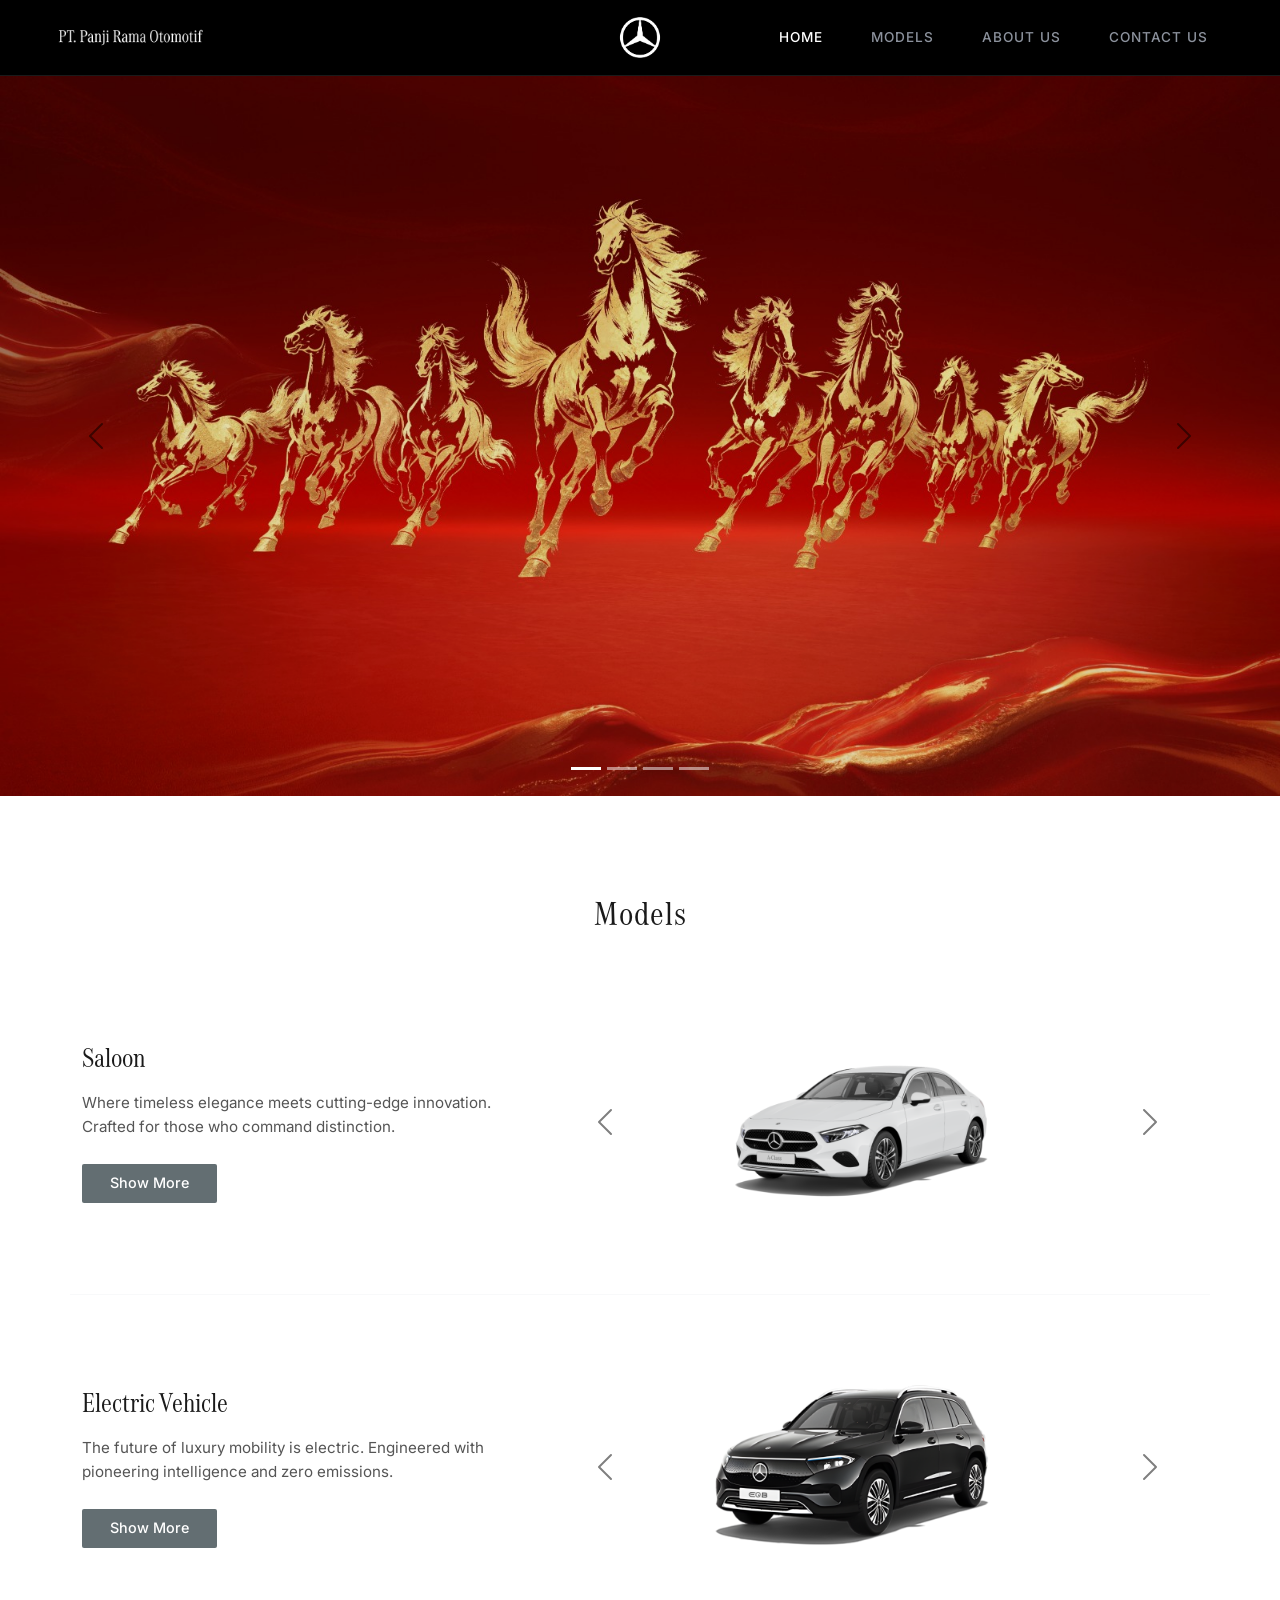
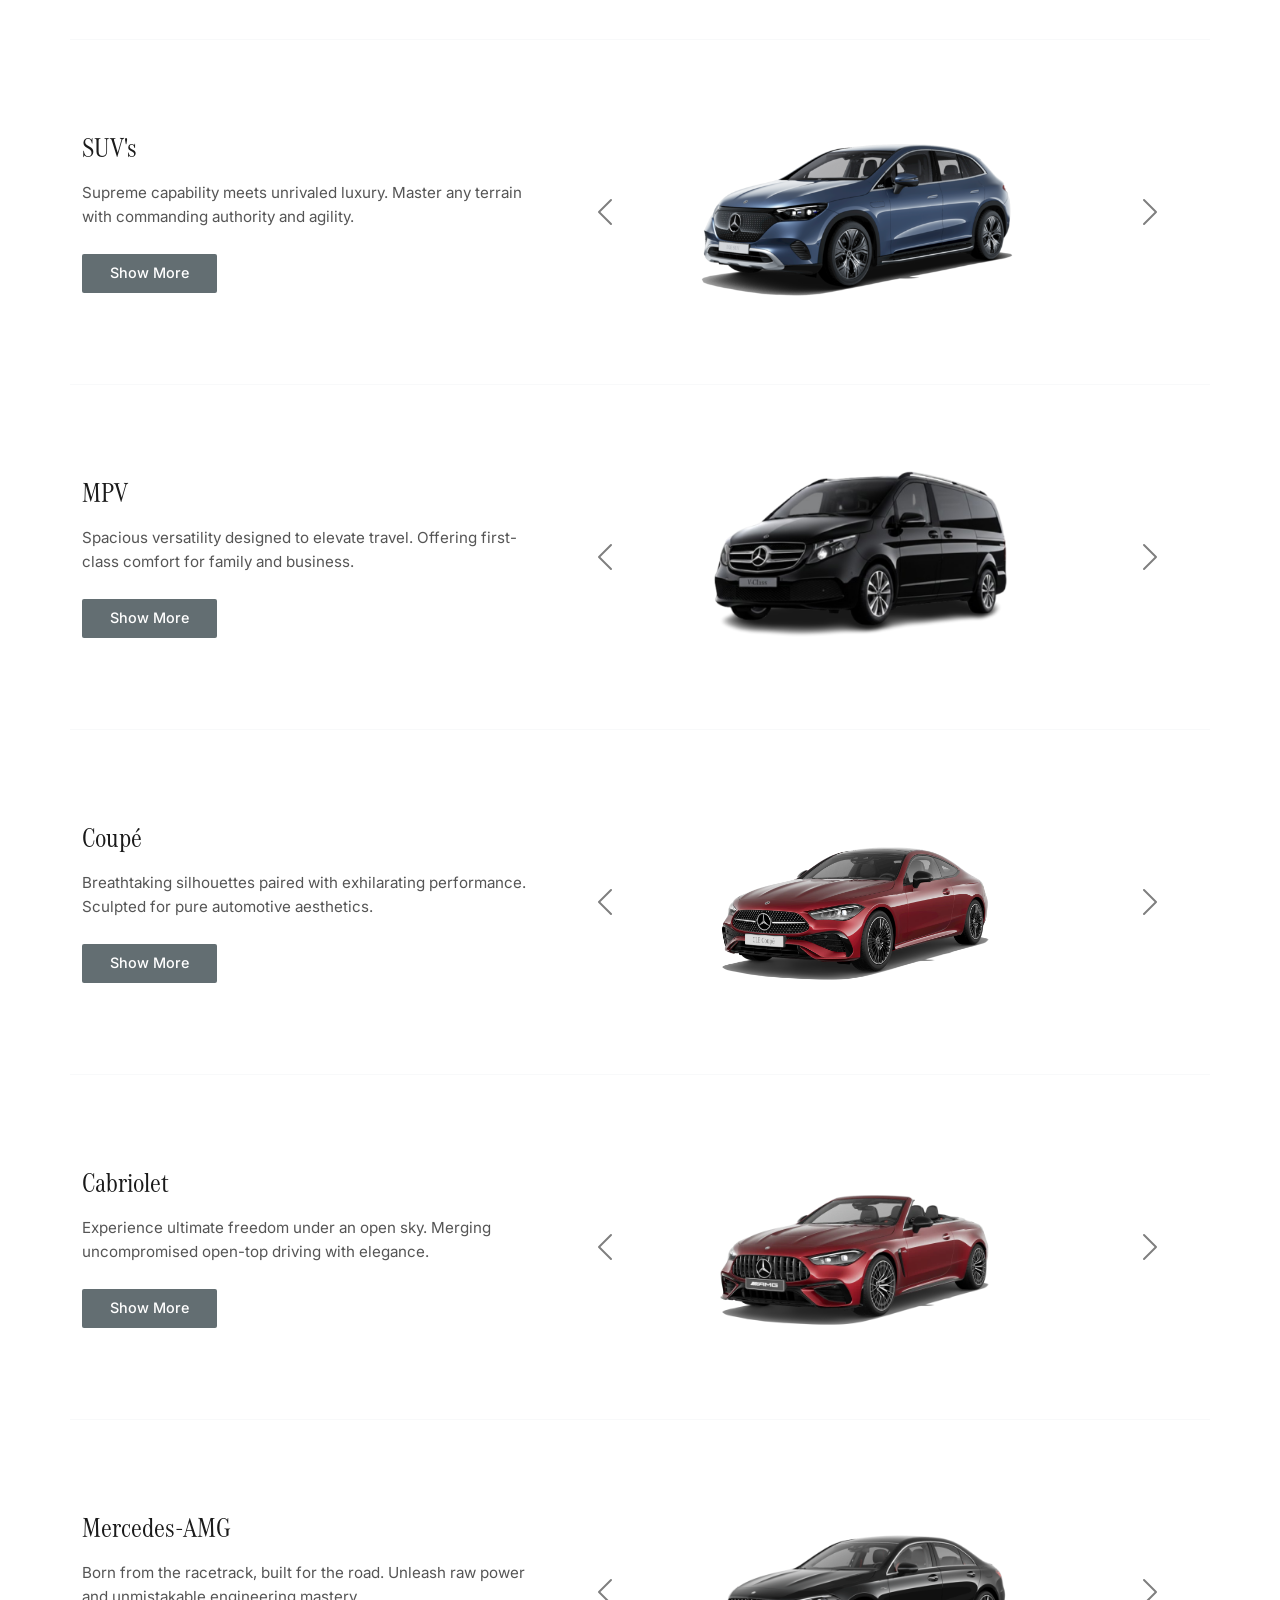
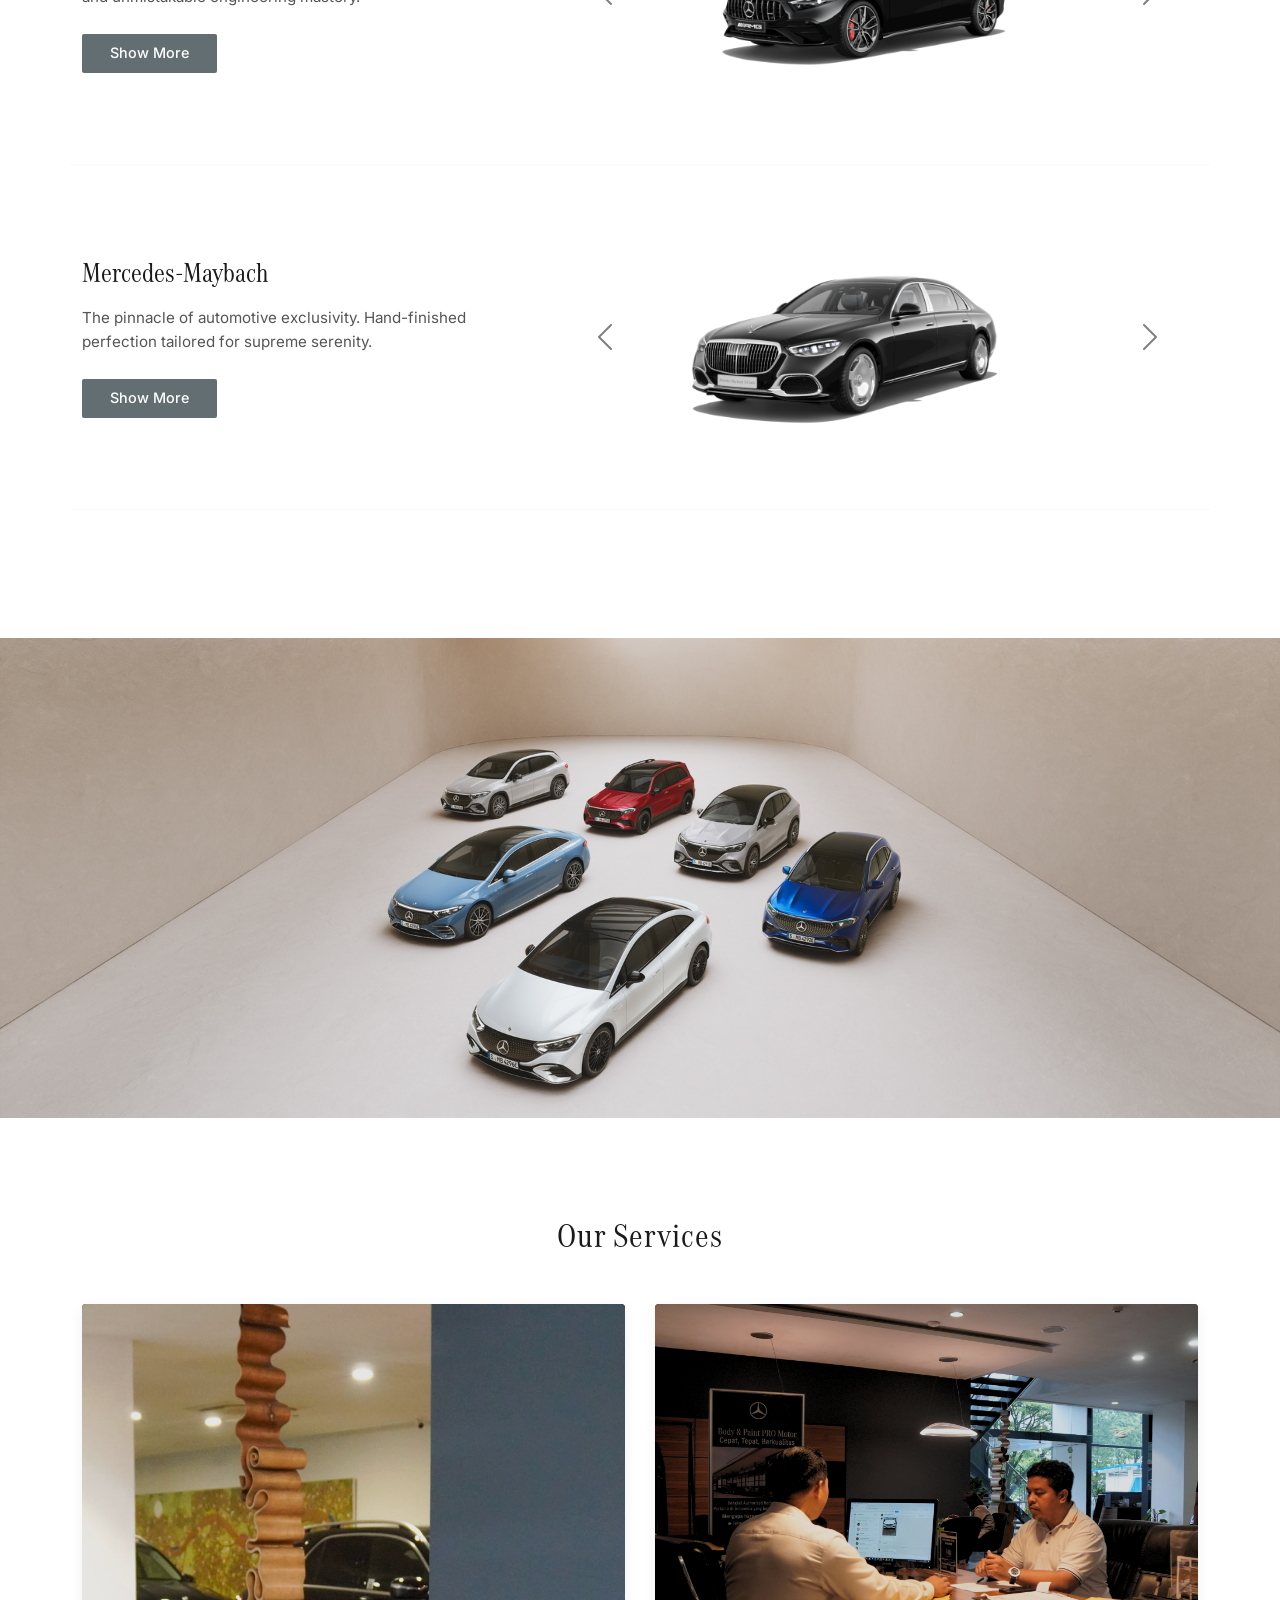
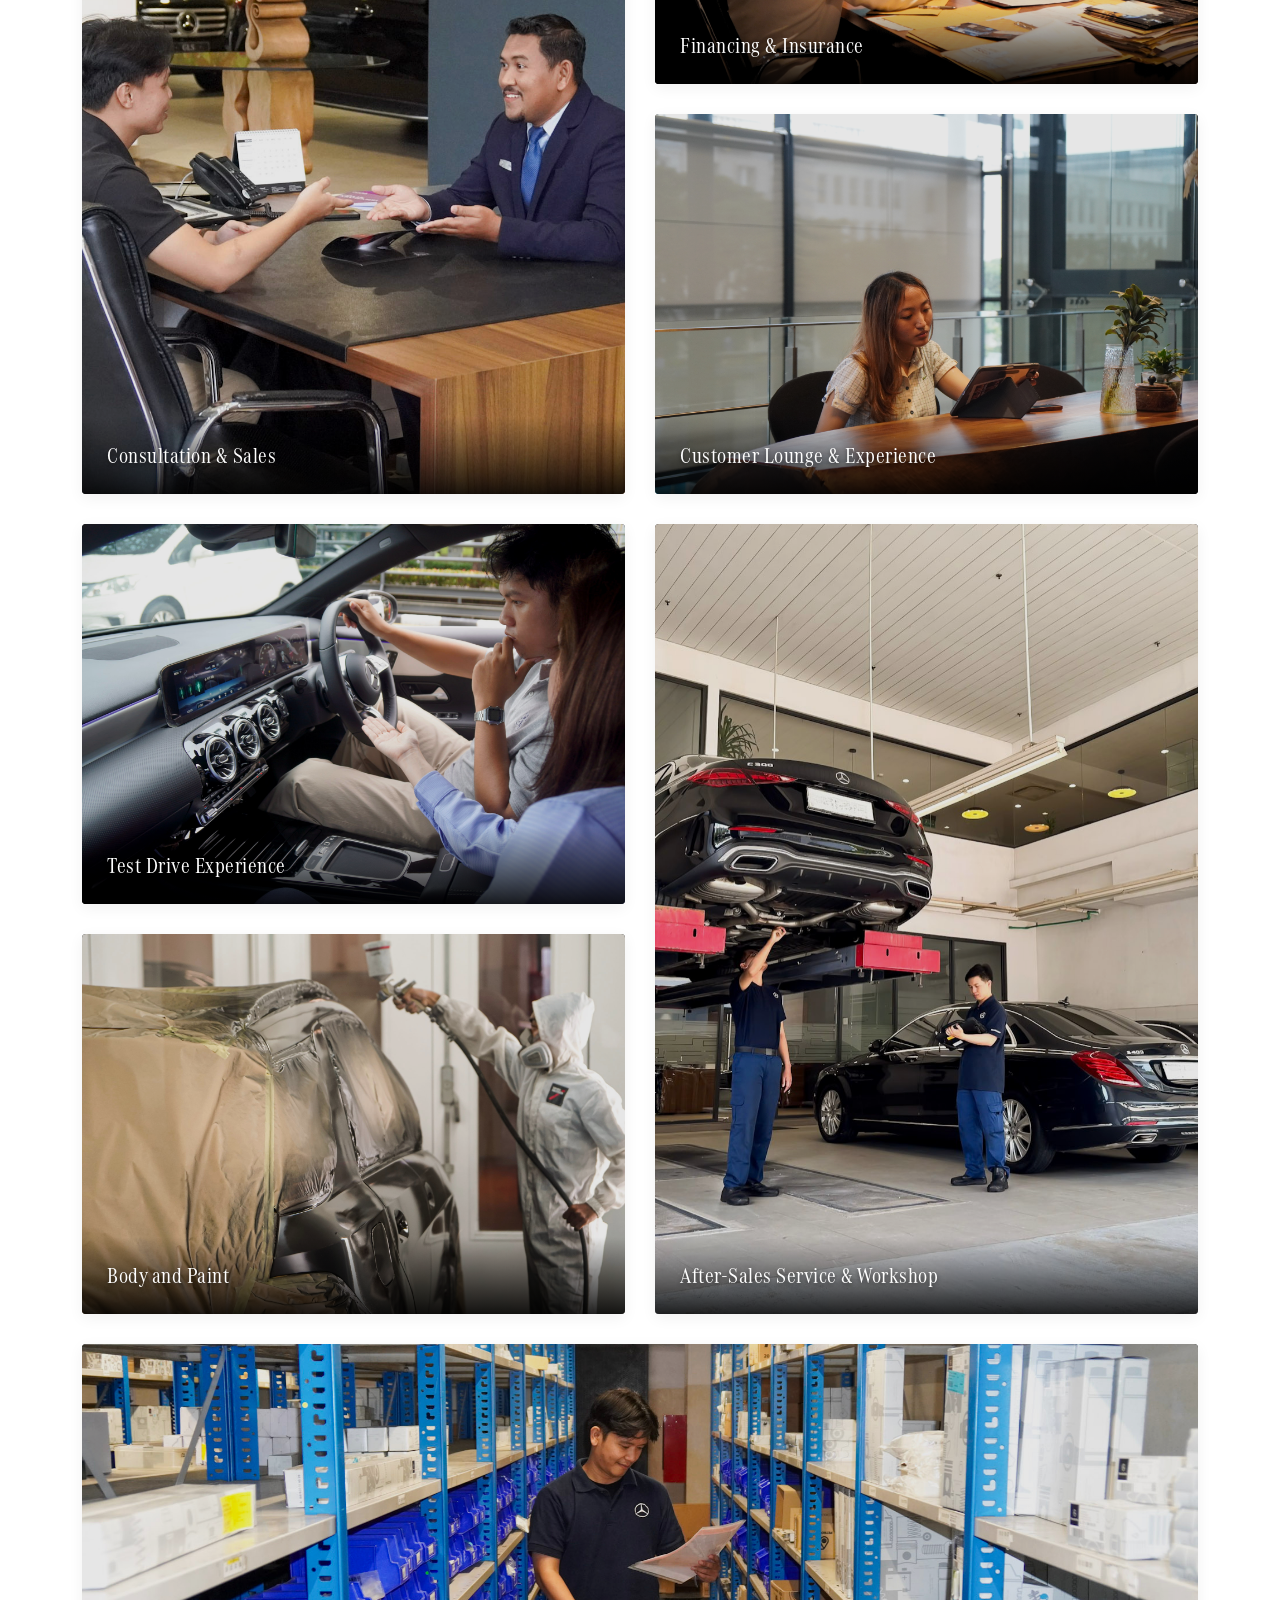
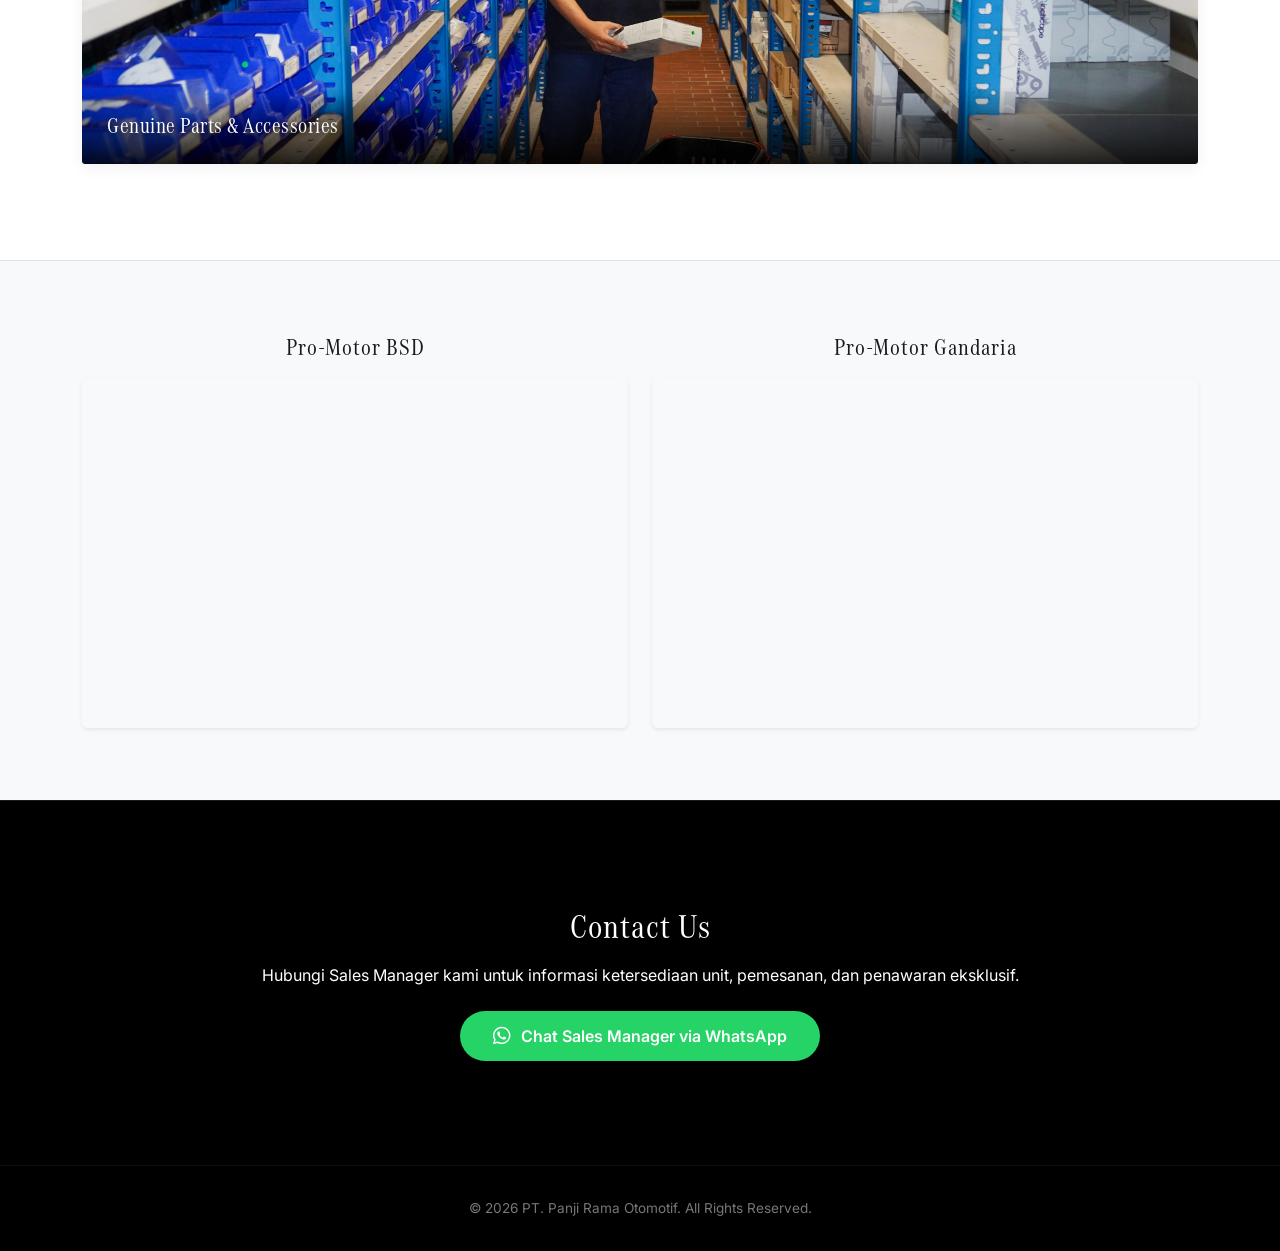
==== commit 331be257: "renew" ====
--- a/index.html
+++ b/index.html
@@ -4,7 +4,7 @@
     <meta charset="UTF-8">
     <meta name="viewport" content="width=device-width, initial-scale=1.0">
     <title>PT. Panji Rama Otomotif | Luxury Showroom</title>
-    <link rel="icon" type="image/png" href="assets/LOGOSTAR-WHITE.png">
+    <link rel="icon" type="image/png" href="assets/HiRes - Logo PRO Motor.png">
     <!-- Bootstrap 5 CSS -->
     <link href="https://cdn.jsdelivr.net/npm/bootstrap@5.3.2/dist/css/bootstrap.min.css" rel="stylesheet">
     <!-- FontAwesome Icons -->
@@ -267,6 +267,39 @@
                              <div class="carousel-item text-center">
                                 <img src="assets/EQB-250.png" class="img-fluid rounded" alt="SUV 2" onerror="this.src='https://placehold.co/700x400/e9ecef/212529?text=SUV+Car+2'">
                             </div>
+                            <div class="carousel-item text-center">
+                                <img src="assets/AMG-GLA-35.png" class="img-fluid rounded" alt="SUV 2" onerror="this.src='https://placehold.co/700x400/e9ecef/212529?text=SUV+Car+2'">
+                            </div>
+                            <div class="carousel-item text-center">
+                                <img src="assets/GLB.png" class="img-fluid rounded" alt="SUV 2" onerror="this.src='https://placehold.co/700x400/e9ecef/212529?text=SUV+Car+2'">
+                            </div>
+                            <div class="carousel-item text-center">
+                                <img src="assets/GLC.png" class="img-fluid rounded" alt="SUV 2" onerror="this.src='https://placehold.co/700x400/e9ecef/212529?text=SUV+Car+2'">
+                            </div>
+                            <div class="carousel-item text-center">
+                                <img src="assets/GLE.png" class="img-fluid rounded" alt="SUV 2" onerror="this.src='https://placehold.co/700x400/e9ecef/212529?text=SUV+Car+2'">
+                            </div>
+                            <div class="carousel-item text-center">
+                                <img src="assets/GLS.png" class="img-fluid rounded" alt="SUV 2" onerror="this.src='https://placehold.co/700x400/e9ecef/212529?text=SUV+Car+2'">
+                            </div>
+                            <div class="carousel-item text-center">
+                                <img src="assets/EQA-250-Art-Line.png" class="img-fluid rounded" alt="SUV 2" onerror="this.src='https://placehold.co/700x400/e9ecef/212529?text=SUV+Car+2'">
+                            </div>
+                            <div class="carousel-item text-center">
+                                <img src="assets/G-63-AMG.png" class="img-fluid rounded" alt="SUV 2" onerror="this.src='https://placehold.co/700x400/e9ecef/212529?text=SUV+Car+2'">
+                            </div>
+                            <div class="carousel-item text-center">
+                                <img src="assets/G-500.png" class="img-fluid rounded" alt="SUV 2" onerror="this.src='https://placehold.co/700x400/e9ecef/212529?text=SUV+Car+2'">
+                            </div>
+                            <div class="carousel-item text-center">
+                                <img src="assets/G-580.png" class="img-fluid rounded" alt="SUV 2" onerror="this.src='https://placehold.co/700x400/e9ecef/212529?text=SUV+Car+2'">
+                            </div>
+                            <div class="carousel-item text-center">
+                                <img src="assets/GLS-MAYBACH.png" class="img-fluid rounded" alt="SUV 2" onerror="this.src='https://placehold.co/700x400/e9ecef/212529?text=SUV+Car+2'">
+                            </div>
+                            <div class="carousel-item text-center">
+                                <img src="assets/EQS-680-SUV.png" class="img-fluid rounded" alt="SUV 2" onerror="this.src='https://placehold.co/700x400/e9ecef/212529?text=SUV+Car+2'">
+                            </div>
                         </div>
                         <button class="carousel-control-prev" type="button" data-bs-target="#suvCarousel" data-bs-slide="prev">
                             <span class="carousel-control-prev-icon" aria-hidden="true"></span>
@@ -295,137 +328,113 @@
                     <div id="mpvCarousel" class="carousel slide sub-carousel" data-bs-ride="carousel">
                         <div class="carousel-inner">
                             <div class="carousel-item active text-center">
-                                <img src="assets/EQE-SUV.png" class="img-fluid rounded" alt="SUV 1" onerror="this.src='https://placehold.co/700x400/e9ecef/212529?text=SUV+Car'">
-                            </div>
-                            <div class="carousel-item text-center">
-                                <img src="assets/EQS-SUV.png" class="img-fluid rounded" alt="SUV 2" onerror="this.src='https://placehold.co/700x400/e9ecef/212529?text=SUV+Car+2'">
+                                <img src="assets/V-CLASS.png" class="img-fluid rounded" alt="SUV 1" onerror="this.src='https://placehold.co/700x400/e9ecef/212529?text=SUV+Car'">
+                            </div>
+                        </div>
+                        <button class="carousel-control-prev" type="button" data-bs-target="#mpvCarousel" data-bs-slide="prev">
+                            <span class="carousel-control-prev-icon" aria-hidden="true"></span>
+                            <span class="visually-hidden">Previous</span>
+                        </button>
+                        <button class="carousel-control-next" type="button" data-bs-target="#mpvCarousel" data-bs-slide="next">
+                            <span class="carousel-control-next-icon" aria-hidden="true"></span>
+                            <span class="visually-hidden">Next</span>
+                        </button>
+                    </div>
+                </div>
+            </div>
+            <!-- Model Item 5: Coupe -->
+            <div class="row align-items-center mb-3 pb-3 border-bottom border-light">
+                <div class="col-lg-5 mb-4 mb-lg-0">
+                    <h3 class="model-title mb-3">Coupé</h3>
+                    <p class="model-desc mb-4">
+                        Breathtaking silhouettes paired with exhilarating performance. Sculpted for pure automotive aesthetics.
+                    </p>
+                    <a href="models.html#coupe" target="_blank" class="btn-custom-dark">
+                        Show More
+                    </a>
+                </div>
+                <div class="col-lg-7">
+                    <div id="coupeCarousel" class="carousel slide sub-carousel" data-bs-ride="carousel">
+                        <div class="carousel-inner">
+                            <div class="carousel-item active text-center">
+                                <img src="assets/CLE-300-AMG-Line.avif" class="img-fluid rounded" alt="SUV 1" onerror="this.src='https://placehold.co/700x400/e9ecef/212529?text=SUV+Car'">
+                            </div>
+                            <div class="carousel-item text-center">
+                                <img src="assets/CLA.png" class="img-fluid rounded" alt="SUV 2" onerror="this.src='https://placehold.co/700x400/e9ecef/212529?text=SUV+Car+2'">
+                            </div>
+                        </div>
+                        <button class="carousel-control-prev" type="button" data-bs-target="#coupeCarousel" data-bs-slide="prev">
+                            <span class="carousel-control-prev-icon" aria-hidden="true"></span>
+                            <span class="visually-hidden">Previous</span>
+                        </button>
+                        <button class="carousel-control-next" type="button" data-bs-target="#coupeCarousel" data-bs-slide="next">
+                            <span class="carousel-control-next-icon" aria-hidden="true"></span>
+                            <span class="visually-hidden">Next</span>
+                        </button>
+                    </div>
+                </div>
+            </div>
+            <!-- Model Item 6: cabriolet -->
+            <div class="row align-items-center mb-3 pb-3 border-bottom border-light">
+                <div class="col-lg-5 mb-4 mb-lg-0">
+                    <h3 class="model-title mb-3">Cabriolet</h3>
+                    <p class="model-desc mb-4">
+                        Experience ultimate freedom under an open sky. Merging uncompromised open-top driving with elegance.
+                    </p>
+                    <a href="models.html#cabriolet" target="_blank" class="btn-custom-dark">
+                        Show More
+                    </a>
+                </div>
+                <div class="col-lg-7">
+                    <div id="cabrioletCarousel" class="carousel slide sub-carousel" data-bs-ride="carousel">
+                        <div class="carousel-inner">
+                            <div class="carousel-item active text-center">
+                                <img src="assets/CLE-53-Cabriolet.png" class="img-fluid rounded" alt="SUV 1" onerror="this.src='https://placehold.co/700x400/e9ecef/212529?text=SUV+Car'">
+                            </div>
+                        </div>
+                        <button class="carousel-control-prev" type="button" data-bs-target="#cabrioletCarousel" data-bs-slide="prev">
+                            <span class="carousel-control-prev-icon" aria-hidden="true"></span>
+                            <span class="visually-hidden">Previous</span>
+                        </button>
+                        <button class="carousel-control-next" type="button" data-bs-target="#cabrioletCarousel" data-bs-slide="next">
+                            <span class="carousel-control-next-icon" aria-hidden="true"></span>
+                            <span class="visually-hidden">Next</span>
+                        </button>
+                    </div>
+                </div>
+            </div>
+            <!-- Model Item 7: AMG -->
+            <div class="row align-items-center mb-3 pb-3 border-bottom border-light">
+                <div class="col-lg-5 mb-4 mb-lg-0">
+                    <h3 class="model-title mb-3">Mercedes-AMG</h3>
+                    <p class="model-desc mb-4">
+                        Born from the racetrack, built for the road. Unleash raw power and unmistakable engineering mastery.
+                    </p>
+                    <a href="models.html#amg" target="_blank" class="btn-custom-dark">
+                        Show More
+                    </a>
+                </div>
+                <div class="col-lg-7">
+                    <div id="amgCarousel" class="carousel slide sub-carousel" data-bs-ride="carousel">
+                        <div class="carousel-inner">
+                            <div class="carousel-item active text-center">
+                                <img src="assets/AMG-A-35.png" class="img-fluid rounded" alt="SUV 1" onerror="this.src='https://placehold.co/700x400/e9ecef/212529?text=SUV+Car'">
                             </div>
                             <div class="carousel-item text-center">
                                 <img src="assets/AMG-GLA-35.png" class="img-fluid rounded" alt="SUV 2" onerror="this.src='https://placehold.co/700x400/e9ecef/212529?text=SUV+Car+2'">
                             </div>
+                            <div class="carousel-item text-center">
+                                <img src="assets/G-63-AMG.png" class="img-fluid rounded" alt="SUV 2" onerror="this.src='https://placehold.co/700x400/e9ecef/212529?text=SUV+Car+2'">
+                            </div>
                              <div class="carousel-item text-center">
-                                <img src="assets/EQB-250.png" class="img-fluid rounded" alt="SUV 2" onerror="this.src='https://placehold.co/700x400/e9ecef/212529?text=SUV+Car+2'">
-                            </div>
-                        </div>
-                        <button class="carousel-control-prev" type="button" data-bs-target="#suvCarousel" data-bs-slide="prev">
-                            <span class="carousel-control-prev-icon" aria-hidden="true"></span>
-                            <span class="visually-hidden">Previous</span>
-                        </button>
-                        <button class="carousel-control-next" type="button" data-bs-target="#suvCarousel" data-bs-slide="next">
-                            <span class="carousel-control-next-icon" aria-hidden="true"></span>
-                            <span class="visually-hidden">Next</span>
-                        </button>
-                    </div>
-                </div>
-            </div>
-            <!-- Model Item 5: Coupe -->
-            <div class="row align-items-center mb-3 pb-3 border-bottom border-light">
-                <div class="col-lg-5 mb-4 mb-lg-0">
-                    <h3 class="model-title mb-3">Coupé</h3>
-                    <p class="model-desc mb-4">
-                        Breathtaking silhouettes paired with exhilarating performance. Sculpted for pure automotive aesthetics.
-                    </p>
-                    <a href="models.html#coupe" target="_blank" class="btn-custom-dark">
-                        Show More
-                    </a>
-                </div>
-                <div class="col-lg-7">
-                    <div id="coupeCarousel" class="carousel slide sub-carousel" data-bs-ride="carousel">
-                        <div class="carousel-inner">
-                            <div class="carousel-item active text-center">
-                                <img src="assets/EQE-SUV.png" class="img-fluid rounded" alt="SUV 1" onerror="this.src='https://placehold.co/700x400/e9ecef/212529?text=SUV+Car'">
-                            </div>
-                            <div class="carousel-item text-center">
-                                <img src="assets/EQS-SUV.png" class="img-fluid rounded" alt="SUV 2" onerror="this.src='https://placehold.co/700x400/e9ecef/212529?text=SUV+Car+2'">
-                            </div>
-                            <div class="carousel-item text-center">
-                                <img src="assets/AMG-GLA-35.png" class="img-fluid rounded" alt="SUV 2" onerror="this.src='https://placehold.co/700x400/e9ecef/212529?text=SUV+Car+2'">
-                            </div>
-                             <div class="carousel-item text-center">
-                                <img src="assets/EQB-250.png" class="img-fluid rounded" alt="SUV 2" onerror="this.src='https://placehold.co/700x400/e9ecef/212529?text=SUV+Car+2'">
-                            </div>
-                        </div>
-                        <button class="carousel-control-prev" type="button" data-bs-target="#suvCarousel" data-bs-slide="prev">
-                            <span class="carousel-control-prev-icon" aria-hidden="true"></span>
-                            <span class="visually-hidden">Previous</span>
-                        </button>
-                        <button class="carousel-control-next" type="button" data-bs-target="#suvCarousel" data-bs-slide="next">
-                            <span class="carousel-control-next-icon" aria-hidden="true"></span>
-                            <span class="visually-hidden">Next</span>
-                        </button>
-                    </div>
-                </div>
-            </div>
-            <!-- Model Item 6: cabriolet -->
-            <div class="row align-items-center mb-3 pb-3 border-bottom border-light">
-                <div class="col-lg-5 mb-4 mb-lg-0">
-                    <h3 class="model-title mb-3">Cabriolet</h3>
-                    <p class="model-desc mb-4">
-                        Experience ultimate freedom under an open sky. Merging uncompromised open-top driving with elegance.
-                    </p>
-                    <a href="models.html#cabriolet" target="_blank" class="btn-custom-dark">
-                        Show More
-                    </a>
-                </div>
-                <div class="col-lg-7">
-                    <div id="cabrioletCarousel" class="carousel slide sub-carousel" data-bs-ride="carousel">
-                        <div class="carousel-inner">
-                            <div class="carousel-item active text-center">
-                                <img src="assets/EQE-SUV.png" class="img-fluid rounded" alt="SUV 1" onerror="this.src='https://placehold.co/700x400/e9ecef/212529?text=SUV+Car'">
-                            </div>
-                            <div class="carousel-item text-center">
-                                <img src="assets/EQS-SUV.png" class="img-fluid rounded" alt="SUV 2" onerror="this.src='https://placehold.co/700x400/e9ecef/212529?text=SUV+Car+2'">
-                            </div>
-                            <div class="carousel-item text-center">
-                                <img src="assets/AMG-GLA-35.png" class="img-fluid rounded" alt="SUV 2" onerror="this.src='https://placehold.co/700x400/e9ecef/212529?text=SUV+Car+2'">
-                            </div>
-                             <div class="carousel-item text-center">
-                                <img src="assets/EQB-250.png" class="img-fluid rounded" alt="SUV 2" onerror="this.src='https://placehold.co/700x400/e9ecef/212529?text=SUV+Car+2'">
-                            </div>
-                        </div>
-                        <button class="carousel-control-prev" type="button" data-bs-target="#suvCarousel" data-bs-slide="prev">
-                            <span class="carousel-control-prev-icon" aria-hidden="true"></span>
-                            <span class="visually-hidden">Previous</span>
-                        </button>
-                        <button class="carousel-control-next" type="button" data-bs-target="#suvCarousel" data-bs-slide="next">
-                            <span class="carousel-control-next-icon" aria-hidden="true"></span>
-                            <span class="visually-hidden">Next</span>
-                        </button>
-                    </div>
-                </div>
-            </div>
-            <!-- Model Item 7: AMG -->
-            <div class="row align-items-center mb-3 pb-3 border-bottom border-light">
-                <div class="col-lg-5 mb-4 mb-lg-0">
-                    <h3 class="model-title mb-3">Mercedes-AMG</h3>
-                    <p class="model-desc mb-4">
-                        Born from the racetrack, built for the road. Unleash raw power and unmistakable engineering mastery.
-                    </p>
-                    <a href="models.html#amg" target="_blank" class="btn-custom-dark">
-                        Show More
-                    </a>
-                </div>
-                <div class="col-lg-7">
-                    <div id="amgCarousel" class="carousel slide sub-carousel" data-bs-ride="carousel">
-                        <div class="carousel-inner">
-                            <div class="carousel-item active text-center">
-                                <img src="assets/EQE-SUV.png" class="img-fluid rounded" alt="SUV 1" onerror="this.src='https://placehold.co/700x400/e9ecef/212529?text=SUV+Car'">
-                            </div>
-                            <div class="carousel-item text-center">
-                                <img src="assets/EQS-SUV.png" class="img-fluid rounded" alt="SUV 2" onerror="this.src='https://placehold.co/700x400/e9ecef/212529?text=SUV+Car+2'">
-                            </div>
-                            <div class="carousel-item text-center">
-                                <img src="assets/AMG-GLA-35.png" class="img-fluid rounded" alt="SUV 2" onerror="this.src='https://placehold.co/700x400/e9ecef/212529?text=SUV+Car+2'">
-                            </div>
-                             <div class="carousel-item text-center">
-                                <img src="assets/EQB-250.png" class="img-fluid rounded" alt="SUV 2" onerror="this.src='https://placehold.co/700x400/e9ecef/212529?text=SUV+Car+2'">
-                            </div>
-                        </div>
-                        <button class="carousel-control-prev" type="button" data-bs-target="#suvCarousel" data-bs-slide="prev">
-                            <span class="carousel-control-prev-icon" aria-hidden="true"></span>
-                            <span class="visually-hidden">Previous</span>
-                        </button>
-                        <button class="carousel-control-next" type="button" data-bs-target="#suvCarousel" data-bs-slide="next">
+                                <img src="assets/CLE-53-Cabriolet.png" class="img-fluid rounded" alt="SUV 2" onerror="this.src='https://placehold.co/700x400/e9ecef/212529?text=SUV+Car+2'">
+                            </div>
+                        </div>
+                        <button class="carousel-control-prev" type="button" data-bs-target="#amgCarousel" data-bs-slide="prev">
+                            <span class="carousel-control-prev-icon" aria-hidden="true"></span>
+                            <span class="visually-hidden">Previous</span>
+                        </button>
+                        <button class="carousel-control-next" type="button" data-bs-target="#amgCarousel" data-bs-slide="next">
                             <span class="carousel-control-next-icon" aria-hidden="true"></span>
                             <span class="visually-hidden">Next</span>
                         </button>
@@ -447,23 +456,20 @@
                     <div id="maybachCarousel" class="carousel slide sub-carousel" data-bs-ride="carousel">
                         <div class="carousel-inner">
                             <div class="carousel-item active text-center">
-                                <img src="assets/EQE-SUV.png" class="img-fluid rounded" alt="SUV 1" onerror="this.src='https://placehold.co/700x400/e9ecef/212529?text=SUV+Car'">
-                            </div>
-                            <div class="carousel-item text-center">
-                                <img src="assets/EQS-SUV.png" class="img-fluid rounded" alt="SUV 2" onerror="this.src='https://placehold.co/700x400/e9ecef/212529?text=SUV+Car+2'">
-                            </div>
-                            <div class="carousel-item text-center">
-                                <img src="assets/AMG-GLA-35.png" class="img-fluid rounded" alt="SUV 2" onerror="this.src='https://placehold.co/700x400/e9ecef/212529?text=SUV+Car+2'">
-                            </div>
-                             <div class="carousel-item text-center">
-                                <img src="assets/EQB-250.png" class="img-fluid rounded" alt="SUV 2" onerror="this.src='https://placehold.co/700x400/e9ecef/212529?text=SUV+Car+2'">
-                            </div>
-                        </div>
-                        <button class="carousel-control-prev" type="button" data-bs-target="#suvCarousel" data-bs-slide="prev">
-                            <span class="carousel-control-prev-icon" aria-hidden="true"></span>
-                            <span class="visually-hidden">Previous</span>
-                        </button>
-                        <button class="carousel-control-next" type="button" data-bs-target="#suvCarousel" data-bs-slide="next">
+                                <img src="assets/MAYBACH-S-CLASS.png" class="img-fluid rounded" alt="SUV 1" onerror="this.src='https://placehold.co/700x400/e9ecef/212529?text=SUV+Car'">
+                            </div>
+                            <div class="carousel-item text-center">
+                                <img src="assets/MAYBACH-EQS.png" class="img-fluid rounded" alt="SUV 2" onerror="this.src='https://placehold.co/700x400/e9ecef/212529?text=SUV+Car+2'">
+                            </div>
+                            <div class="carousel-item text-center">
+                                <img src="assets/EQS-680-SUV.png" class="img-fluid rounded" alt="SUV 2" onerror="this.src='https://placehold.co/700x400/e9ecef/212529?text=SUV+Car+2'">
+                            </div>
+                        </div>
+                        <button class="carousel-control-prev" type="button" data-bs-target="#maybachCarousel" data-bs-slide="prev">
+                            <span class="carousel-control-prev-icon" aria-hidden="true"></span>
+                            <span class="visually-hidden">Previous</span>
+                        </button>
+                        <button class="carousel-control-next" type="button" data-bs-target="#maybachCarousel" data-bs-slide="next">
                             <span class="carousel-control-next-icon" aria-hidden="true"></span>
                             <span class="visually-hidden">Next</span>
                         </button>
@@ -553,14 +559,14 @@
             <div class="col-lg-6">
                 <h3 class="models-header fs-4 text-center mb-3">Pro-Motor BSD</h3>
                 <div class="map-container rounded shadow-sm overflow-hidden" style="height: 350px;">
-                    <iframe src="https://www.google.com/maps/embed?pb=!1m18!1m12!1m3!1d3966.024039123!2d106.650!3d-6.300!2m3!1f0!2f0!3f0!3m2!1i1024!2i768!4f13.1!3m3!1m2!1s0x0%3A0x0!2zNsKwMTgnMDAuMCJTIDEwNsKwMzknMDAuMCJF!5e0!3m2!1sid!2sid!4v1600000000000!5m2!1sid!2sid" width="100%" height="100%" style="border:0;" allowfullscreen="" loading="lazy"></iframe>
+                    <iframe src="https://www.google.com/maps/embed?pb=!1m18!1m12!1m3!1d3965.813973518517!2d106.6455857!3d-6.288166!2m3!1f0!2f0!3f0!3m2!1i1024!2i768!4f13.1!3m3!1m2!1s0x2e69fb4306be5121%3A0x7ce3dfdb75ab0e85!2sMercedes-Benz%20BSD%20(PT%20Panji%20Rama%20Otomotif)!5e0!3m2!1sen!2sid!4v1792030498802!5m2!1sen!2sid" width="600" height="450" style="border:0;" allowfullscreen="" loading="lazy" referrerpolicy="strict-origin-when-cross-origin"></iframe>
                 </div>
             </div>
             <!-- Pro-Motor Gandaria -->
             <div class="col-lg-6">
                 <h3 class="models-header fs-4 text-center mb-3">Pro-Motor Gandaria</h3>
                 <div class="map-container rounded shadow-sm overflow-hidden" style="height: 350px;">
-                    <iframe src="https://www.google.com/maps/embed?pb=!1m18!1m12!1m3!1d3966.2!2d106.78!3d-6.24!2m3!1f0!2f0!3f0!3m2!1i1024!2i768!4f13.1!3m3!1m2!1s0x0%3A0x0!2zNsKwMTQnMzIuMCJTIDEwNsKwNDUnNDguMCJF!5e0!3m2!1sid!2sid!4v1600000000000!5m2!1sid!2sid" width="100%" height="100%" style="border:0;" allowfullscreen="" loading="lazy"></iframe>
+                    <iframe src="https://www.google.com/maps/embed?pb=!1m18!1m12!1m3!1d3965.813973518517!2d106.6455857!3d-6.288166!2m3!1f0!2f0!3f0!3m2!1i1024!2i768!4f13.1!3m3!1m2!1s0x2e69fb4306be5121%3A0x7ce3dfdb75ab0e85!2sMercedes-Benz%20BSD%20(PT%20Panji%20Rama%20Otomotif)!5e0!3m2!1sen!2sid!4v1792030498802!5m2!1sen!2sid" width="600" height="450" style="border:0;" allowfullscreen="" loading="lazy" referrerpolicy="strict-origin-when-cross-origin"></iframe>
                 </div>
             </div>
         </div>
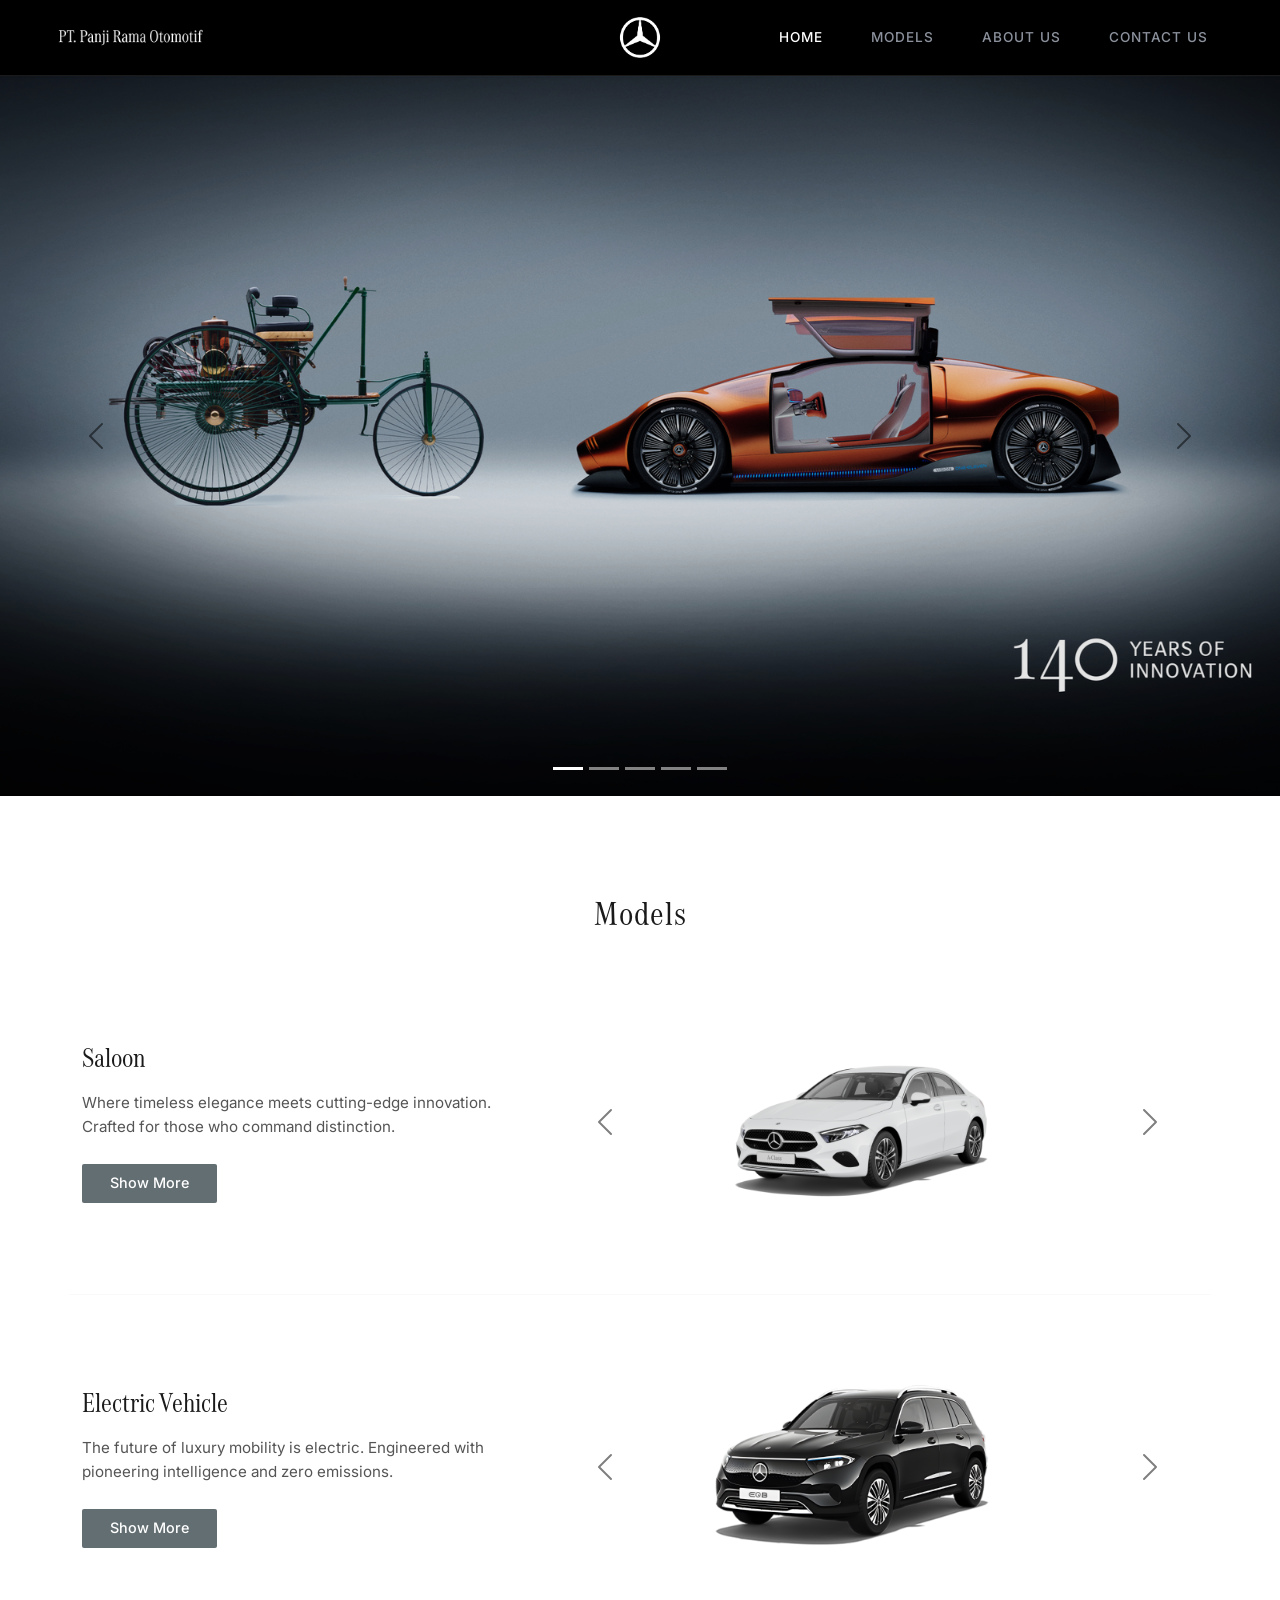
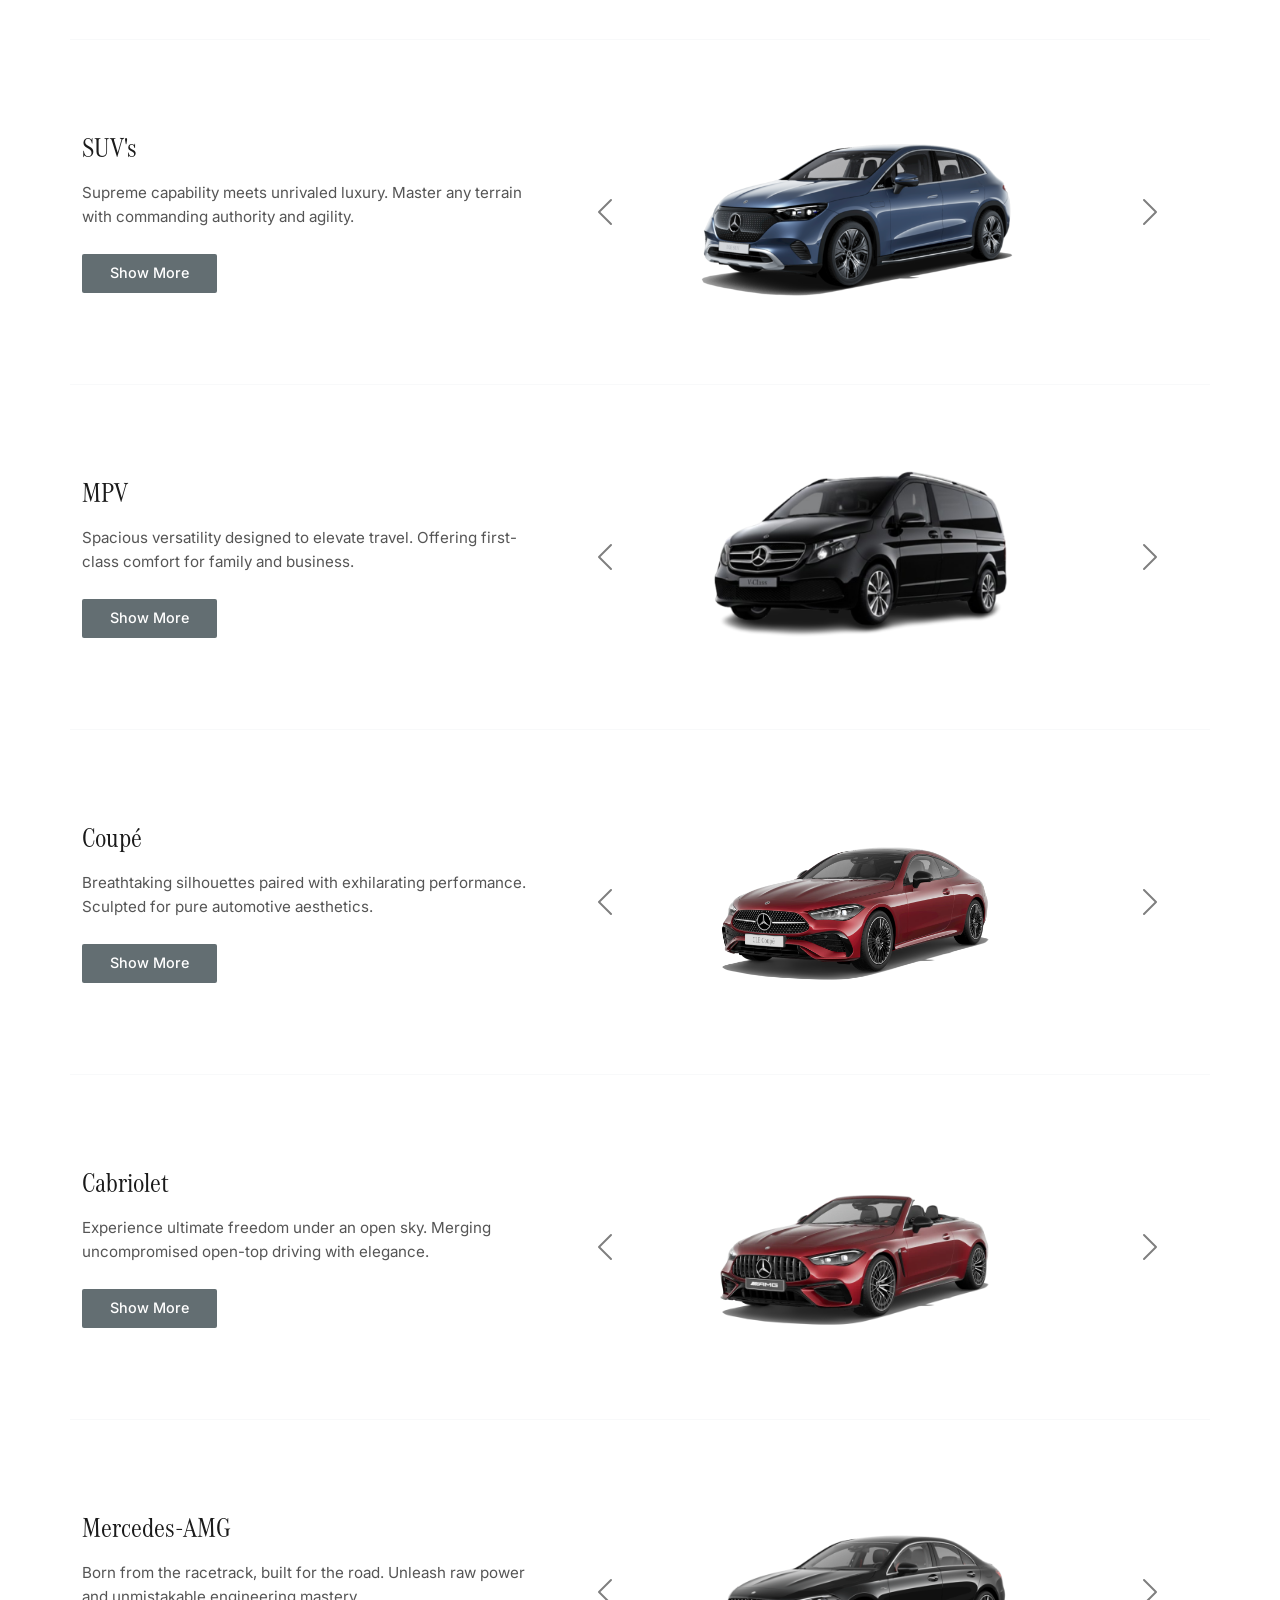
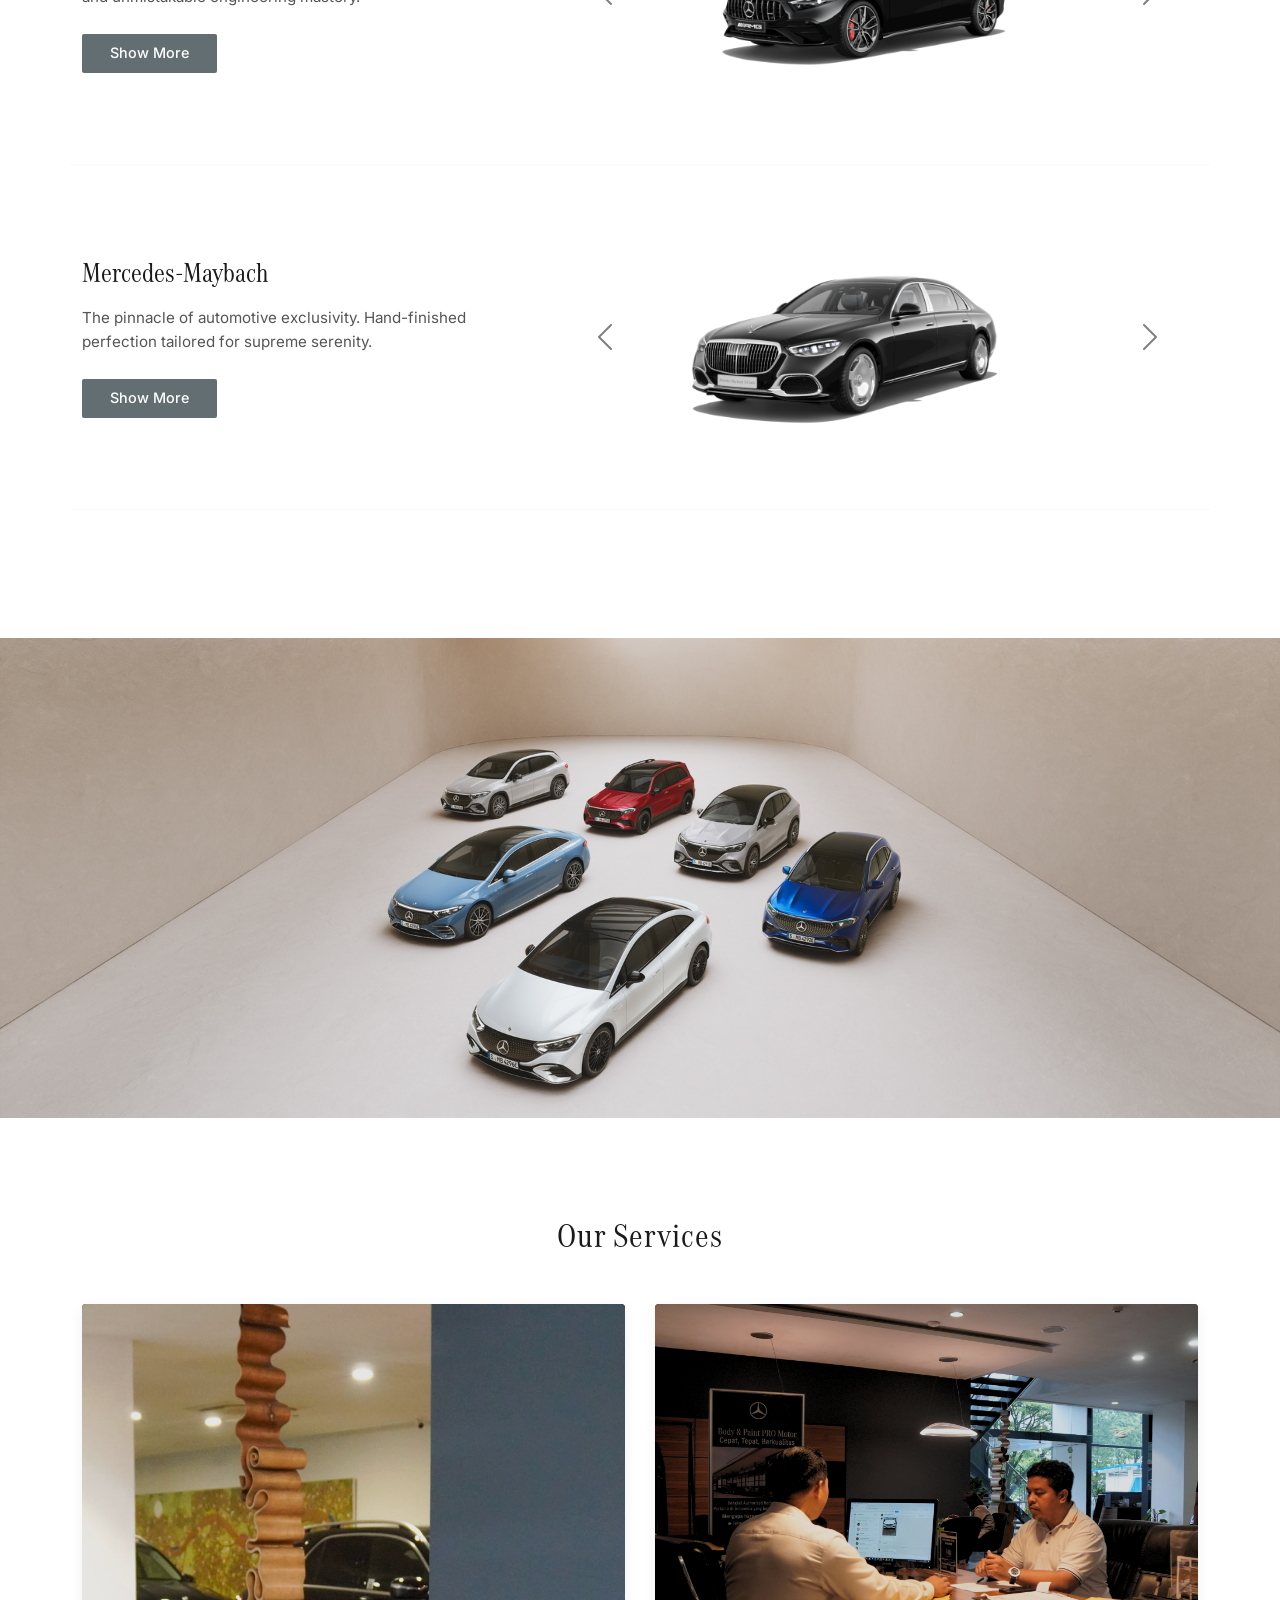
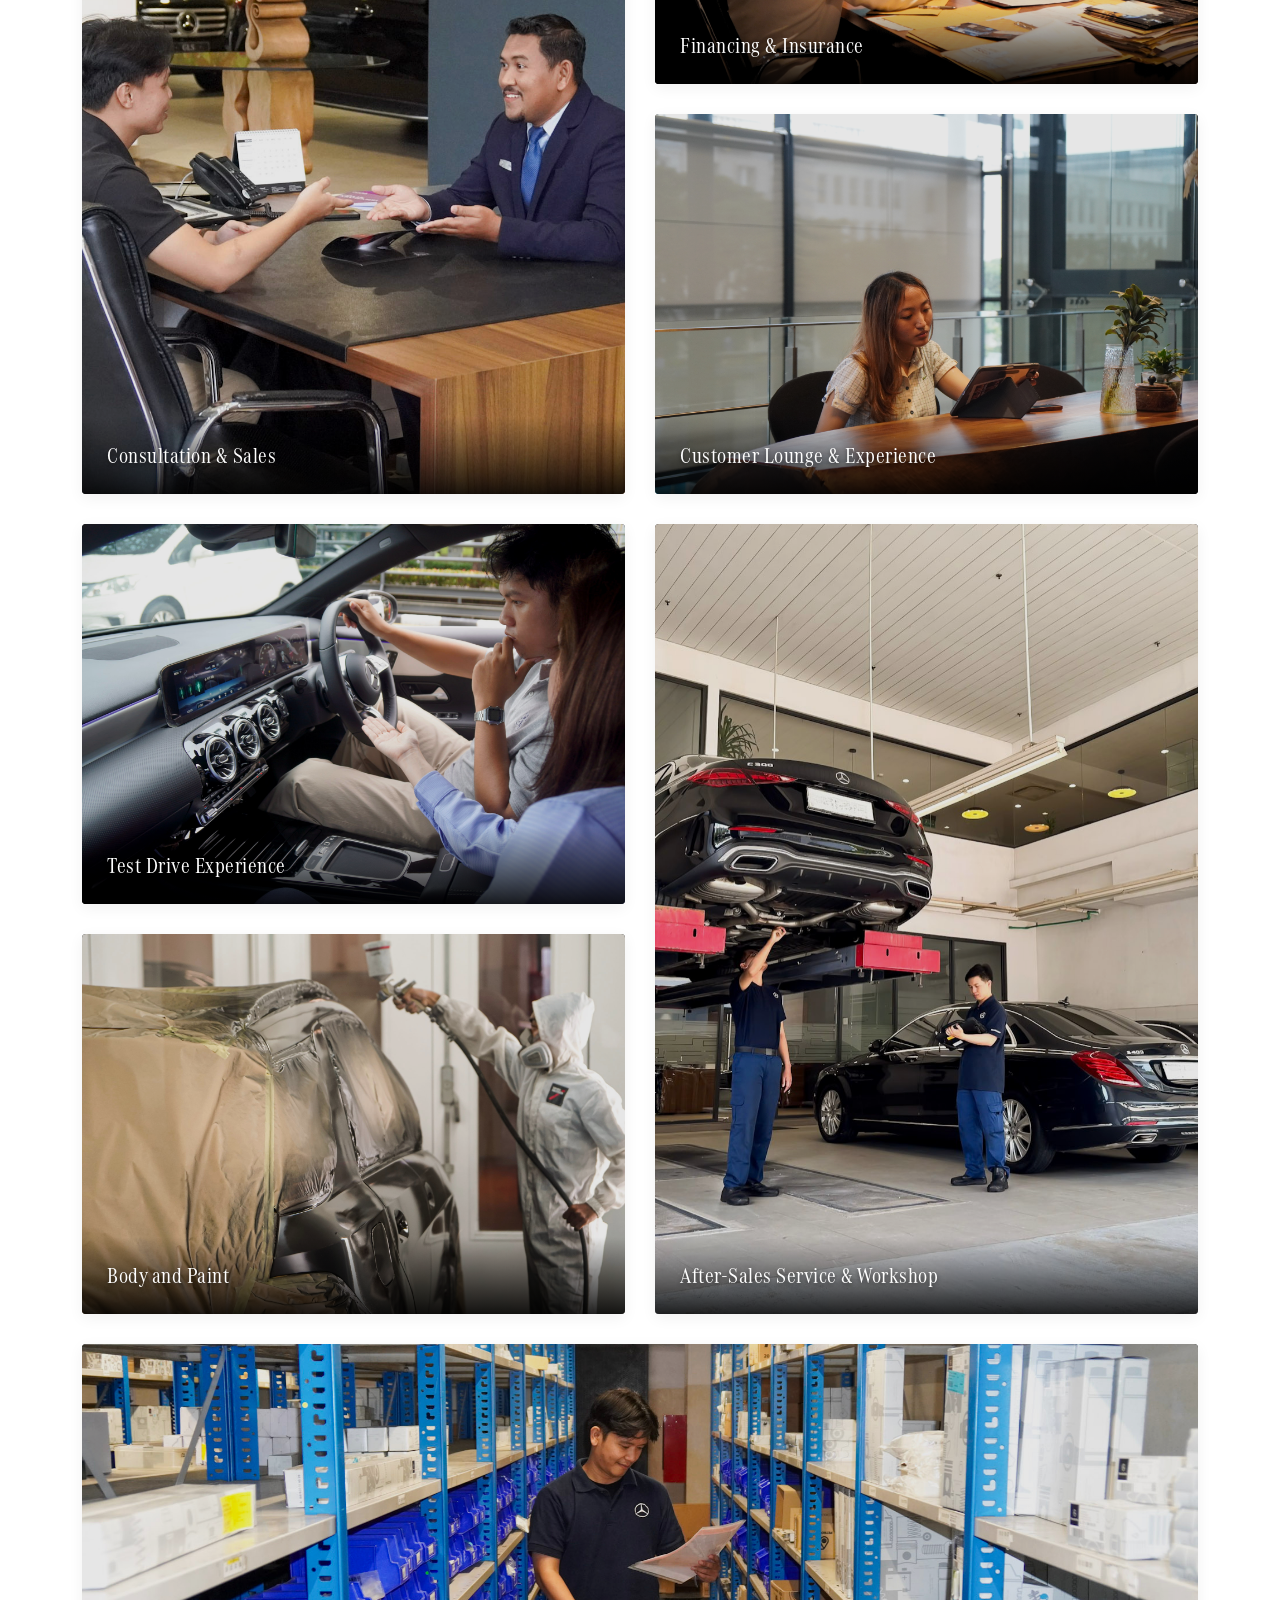
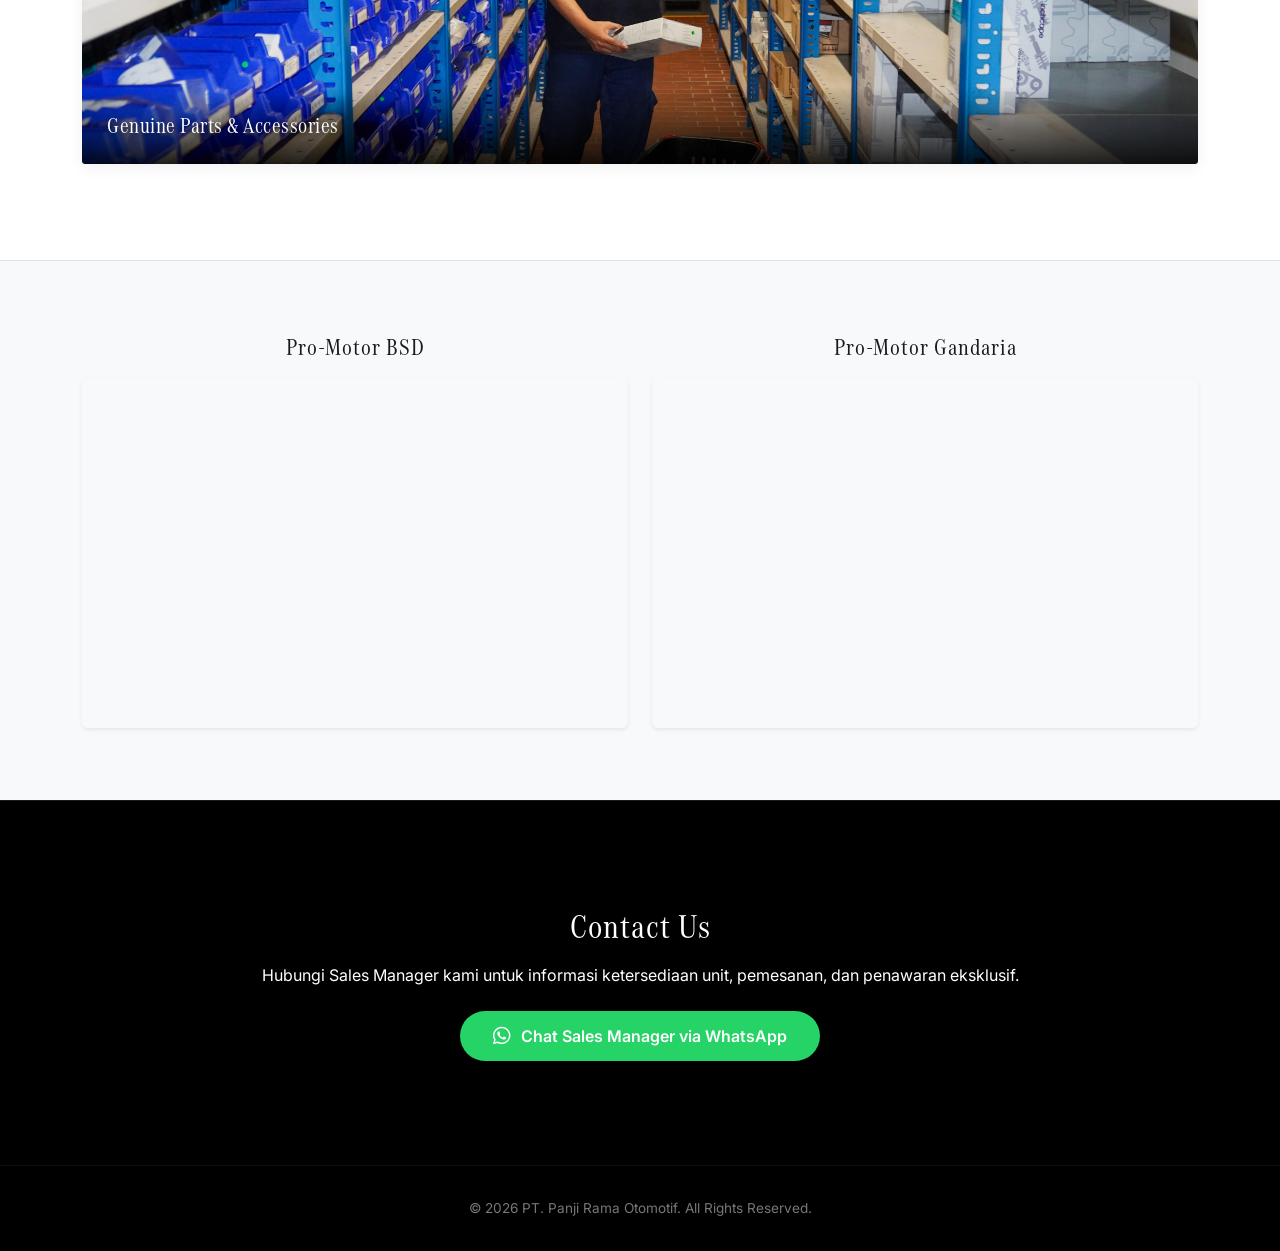
==== commit b24db65c: "fixed all price and models" ====
--- a/index.html
+++ b/index.html
@@ -87,19 +87,23 @@
             <button type="button" data-bs-target="#mainHeroCarousel" data-bs-slide-to="1" aria-label="Slide 2"></button>
             <button type="button" data-bs-target="#mainHeroCarousel" data-bs-slide-to="2" aria-label="Slide 3"></button>
             <button type="button" data-bs-target="#mainHeroCarousel" data-bs-slide-to="3" aria-label="Slide 4"></button>
+            <button type="button" data-bs-target="#mainHeroCarousel" data-bs-slide-to="4" aria-label="Slide 5"></button>
         </div>
         <div class="carousel-inner">
             <div class="carousel-item active">
-                <img src="assets/WhatsApp-Image-2026-01-26-at-13.37.45.jpeg" alt="Showroom Banner 1" onerror="this.src='https://placehold.co/1920x1080/1a1a1a/ffffff?text=Luxury+Collection+1'">
+                <img src="assets/140years.png" alt="Showroom Banner 1" onerror="this.src='https://placehold.co/1920x1080/1a1a1a/ffffff?text=Luxury+Collection+1'">
+            </div>
+            <div class="carousel-item">
+                <img src="assets/star-drive.png" alt="Showroom Banner 3" onerror="this.src='https://placehold.co/1920x1080/1a1a1a/ffffff?text=Luxury+Collection+3'">
+            </div>
+            <div class="carousel-item">
+                <img src="assets/maybachcollections1.png" alt="Showroom Banner 4" onerror="this.src='https://placehold.co/1920x1080/1a1a1a/ffffff?text=Luxury+Collection+3'">
             </div>
             <div class="carousel-item">
                 <img src="assets/bca-expo-2026_web_home-banner_1890x806-1.jpg" alt="Showroom Banner 2" onerror="this.src='https://placehold.co/1920x1080/1a1a1a/ffffff?text=Luxury+Collection+2'">
             </div>
             <div class="carousel-item">
-                <img src="assets/l-intro-1681848026.jpg" alt="Showroom Banner 3" onerror="this.src='https://placehold.co/1920x1080/1a1a1a/ffffff?text=Luxury+Collection+3'">
-            </div>
-            <div class="carousel-item">
-                <img src="assets/2020-Mercedes-AMG-CLA45-Front-Three-Quarters.jpg" alt="Showroom Banner 4" onerror="this.src='https://placehold.co/1920x1080/1a1a1a/ffffff?text=Luxury+Collection+3'">
+                <img src="assets/new-cla1.png" alt="Showroom Banner 3" onerror="this.src='https://placehold.co/1920x1080/1a1a1a/ffffff?text=Luxury+Collection+3'">
             </div>
         </div>
         <button class="carousel-control-prev" type="button" data-bs-target="#mainHeroCarousel" data-bs-slide="prev">
@@ -578,7 +582,7 @@
         <div class="container py-4 text-center">
             <h2 class="models-header text-white mb-3">Contact Us</h2>
             <p class="text-muted mb-4" style="color: #ffffff !important;">Hubungi Sales Manager kami untuk informasi ketersediaan unit, pemesanan, dan penawaran eksklusif.</p>
-            <a href="https://wa.me/6281234567890?text=Halo%20PT.%20Panji%20Rama%20Otomotif,%20saya%20ingin%20berkonsultasi%20mengenai%20pembelian%20mobil." target="_blank" class="btn btn-whatsapp">
+            <a href="https://wa.me/628568536118?text=Halo%20PT.%20Panji%20Rama%20Otomotif,%20saya%20ingin%20berkonsultasi%20mengenai%20pembelian%20mobil." target="_blank" class="btn btn-whatsapp">
                 <i class="fa-brands fa-whatsapp fs-5"></i> Chat Sales Manager via WhatsApp
             </a>
         </div>
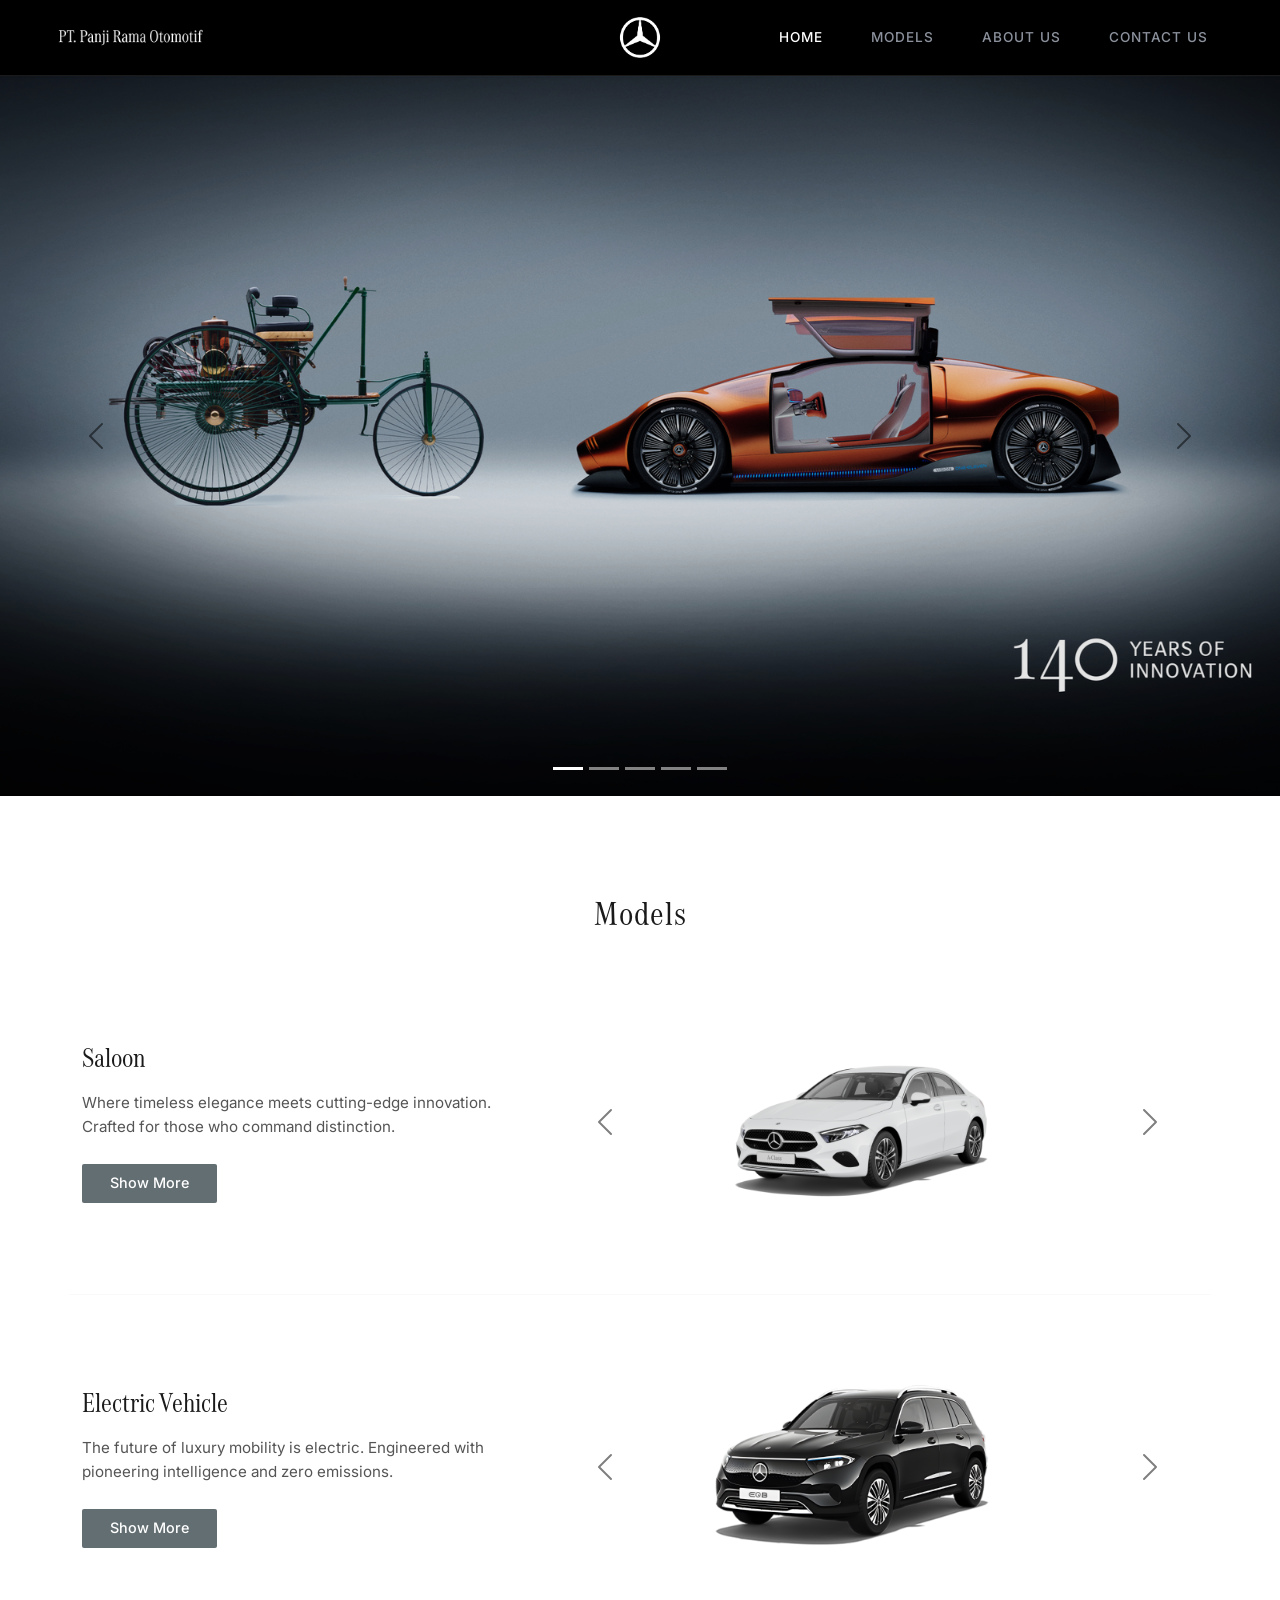
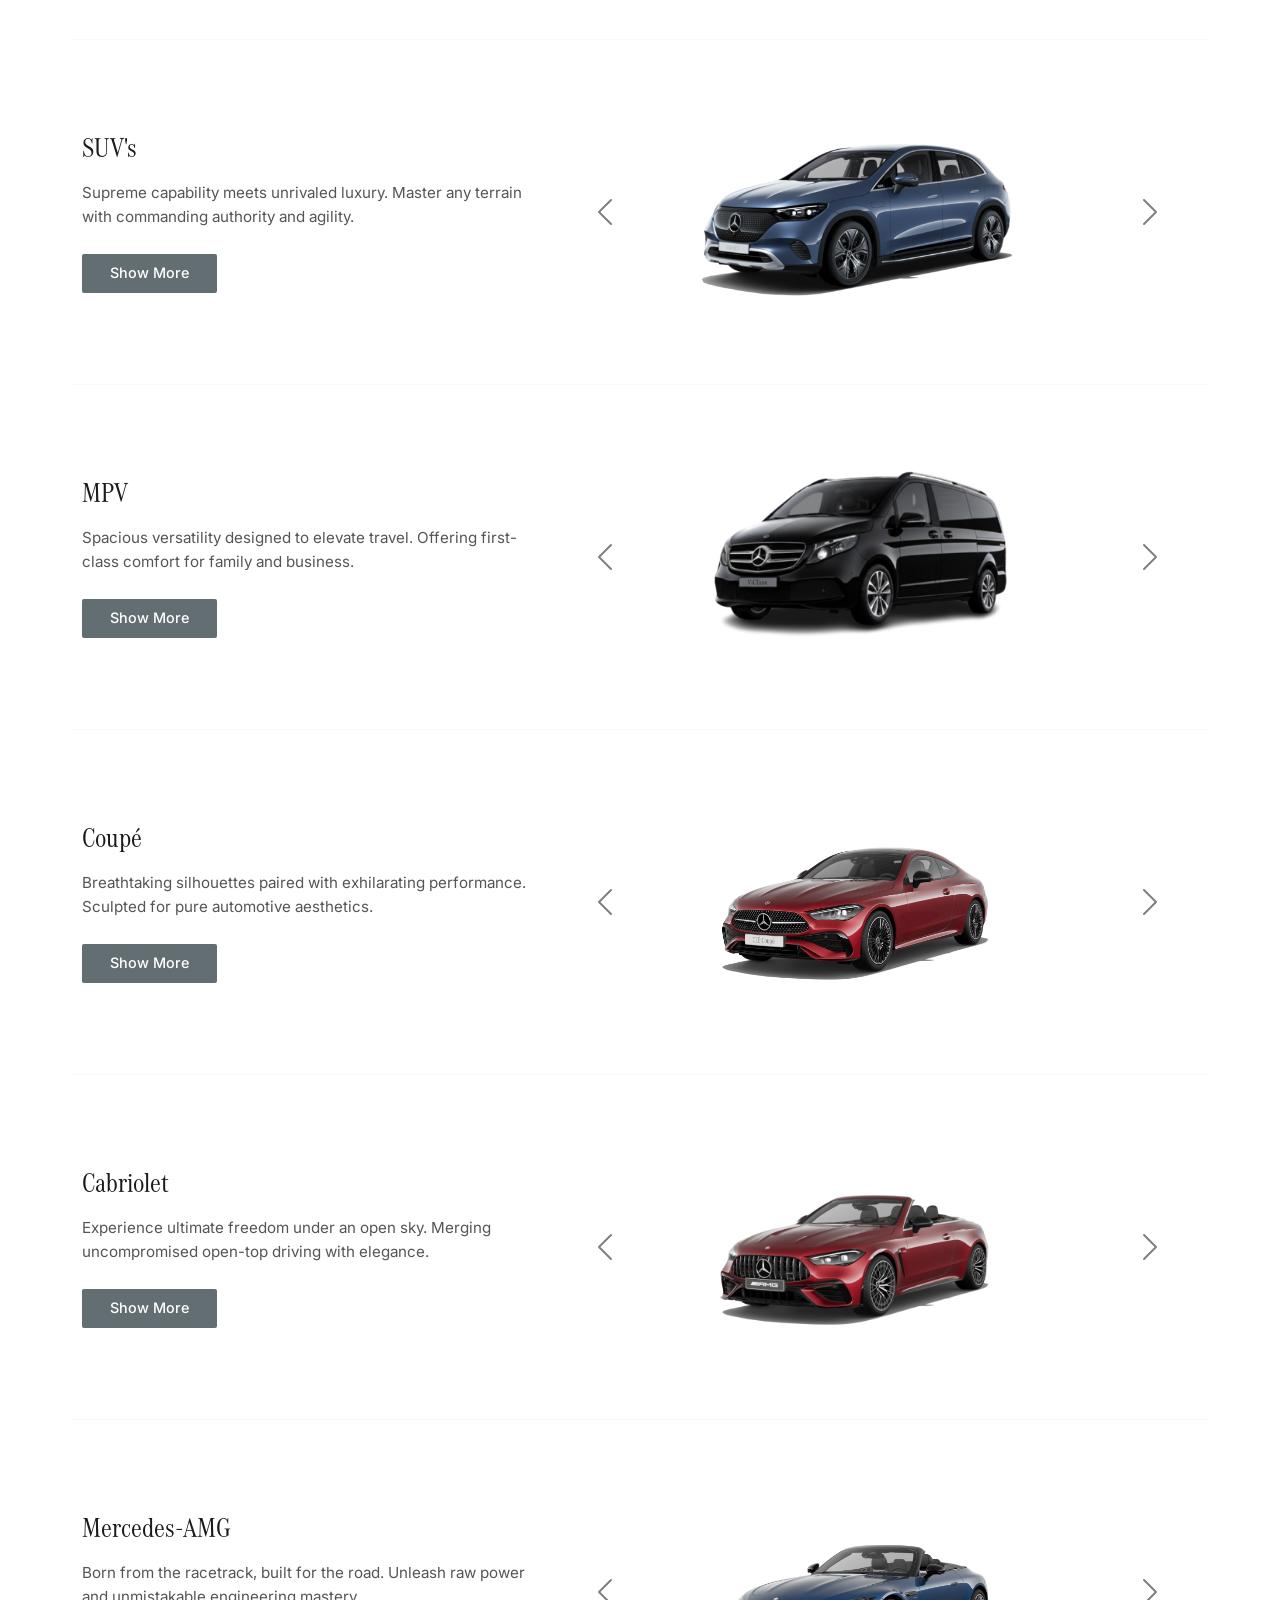
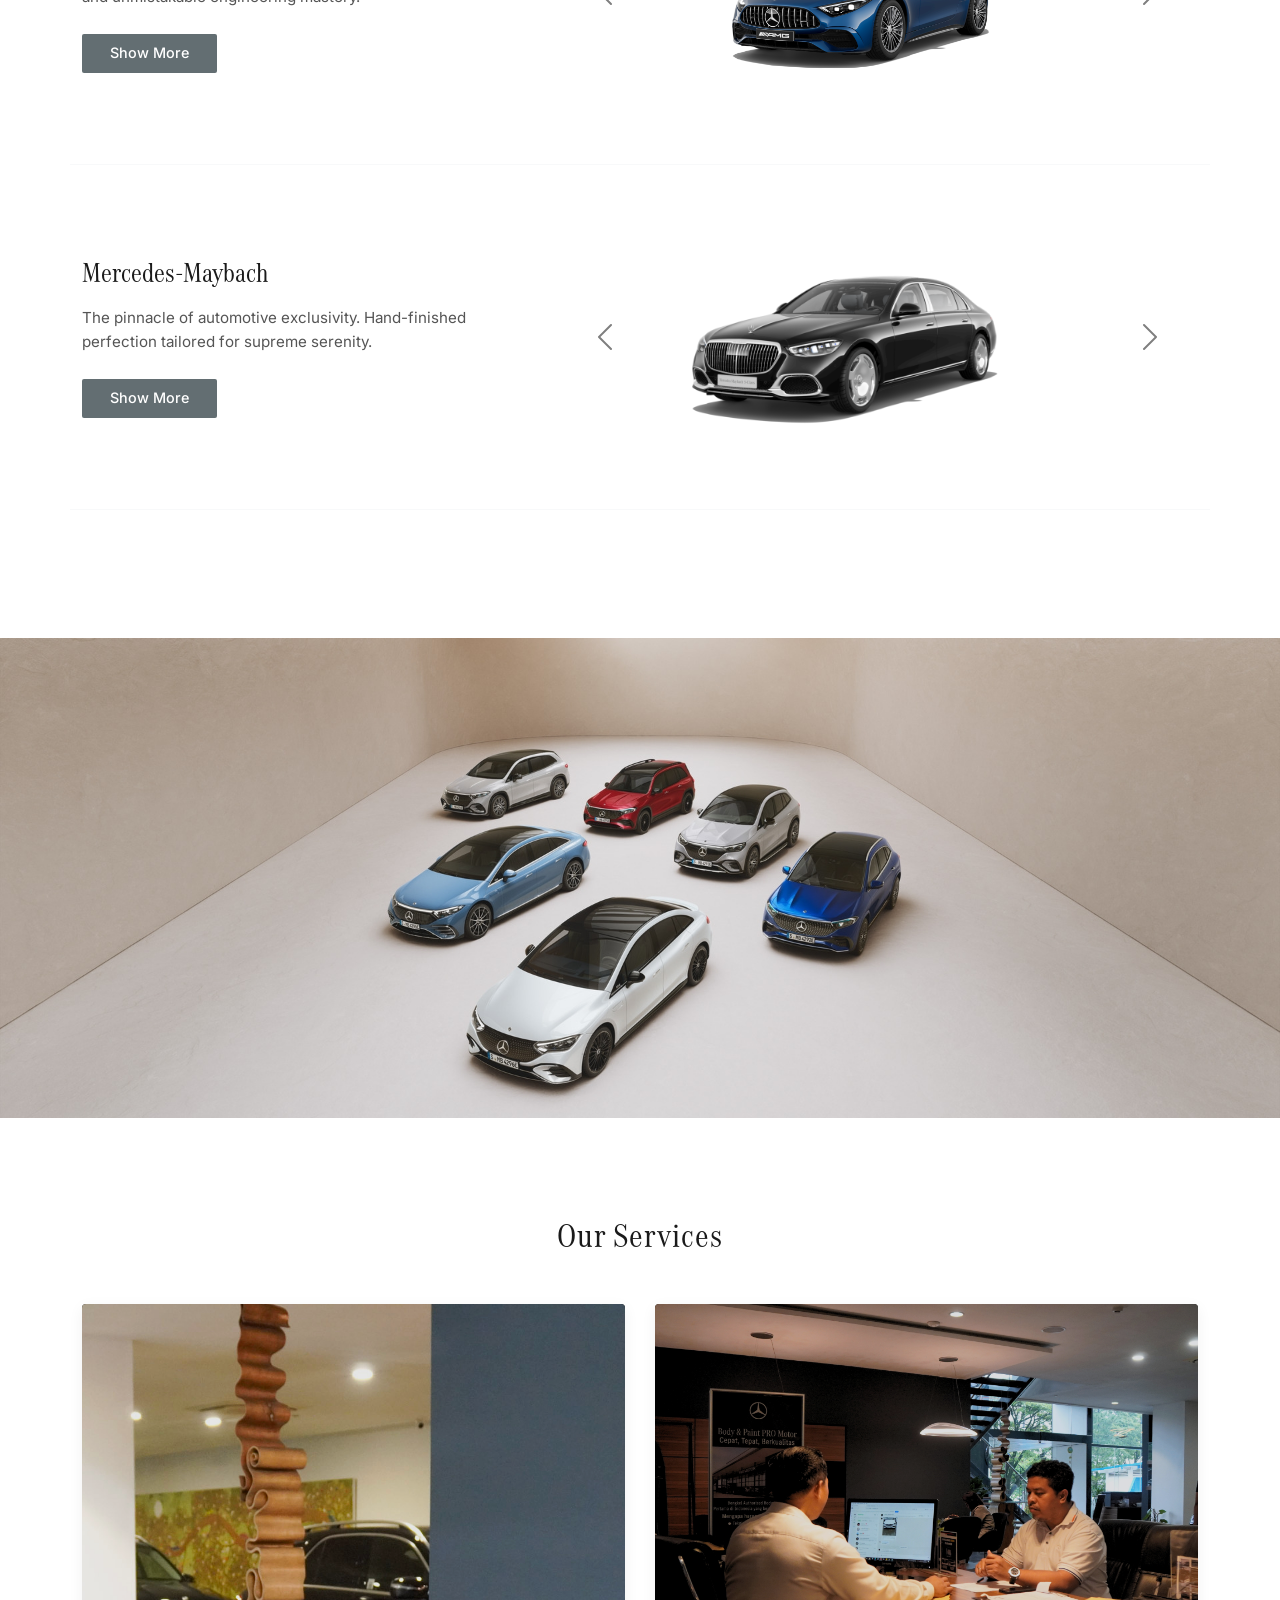
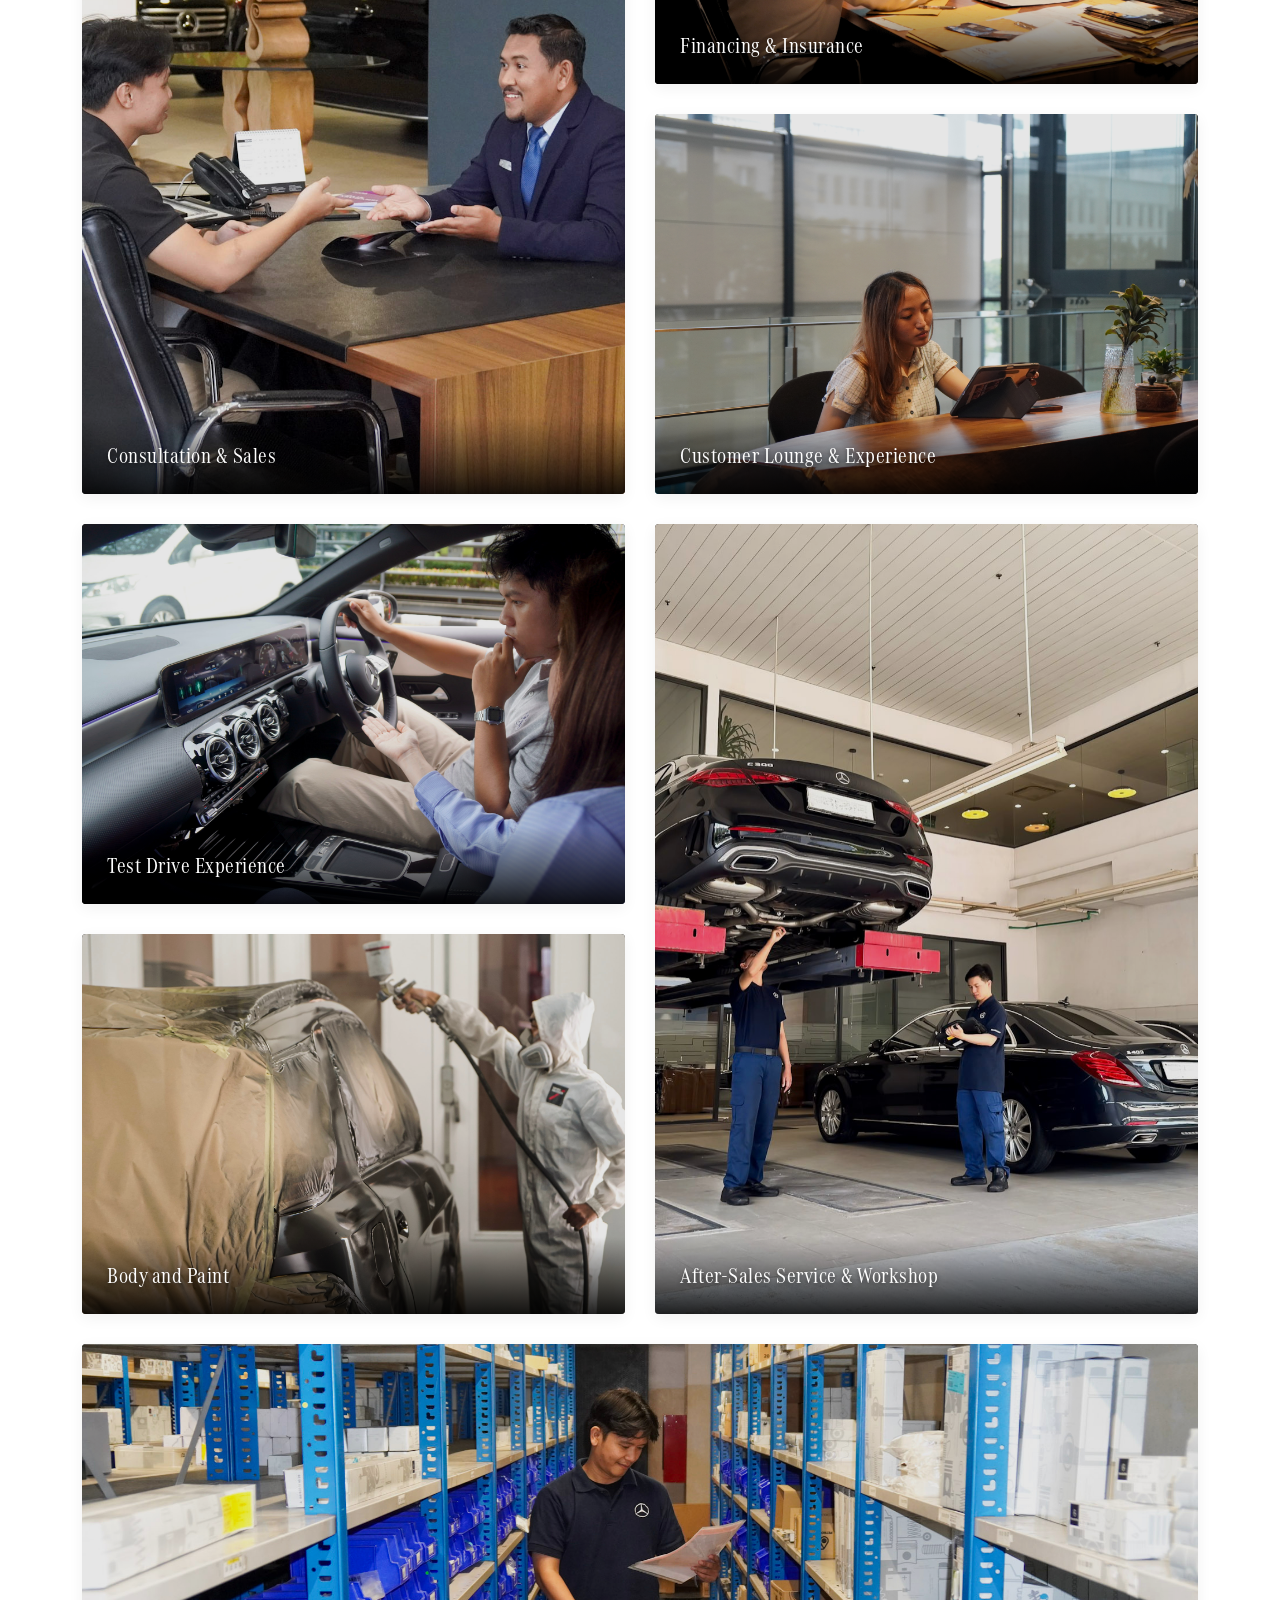
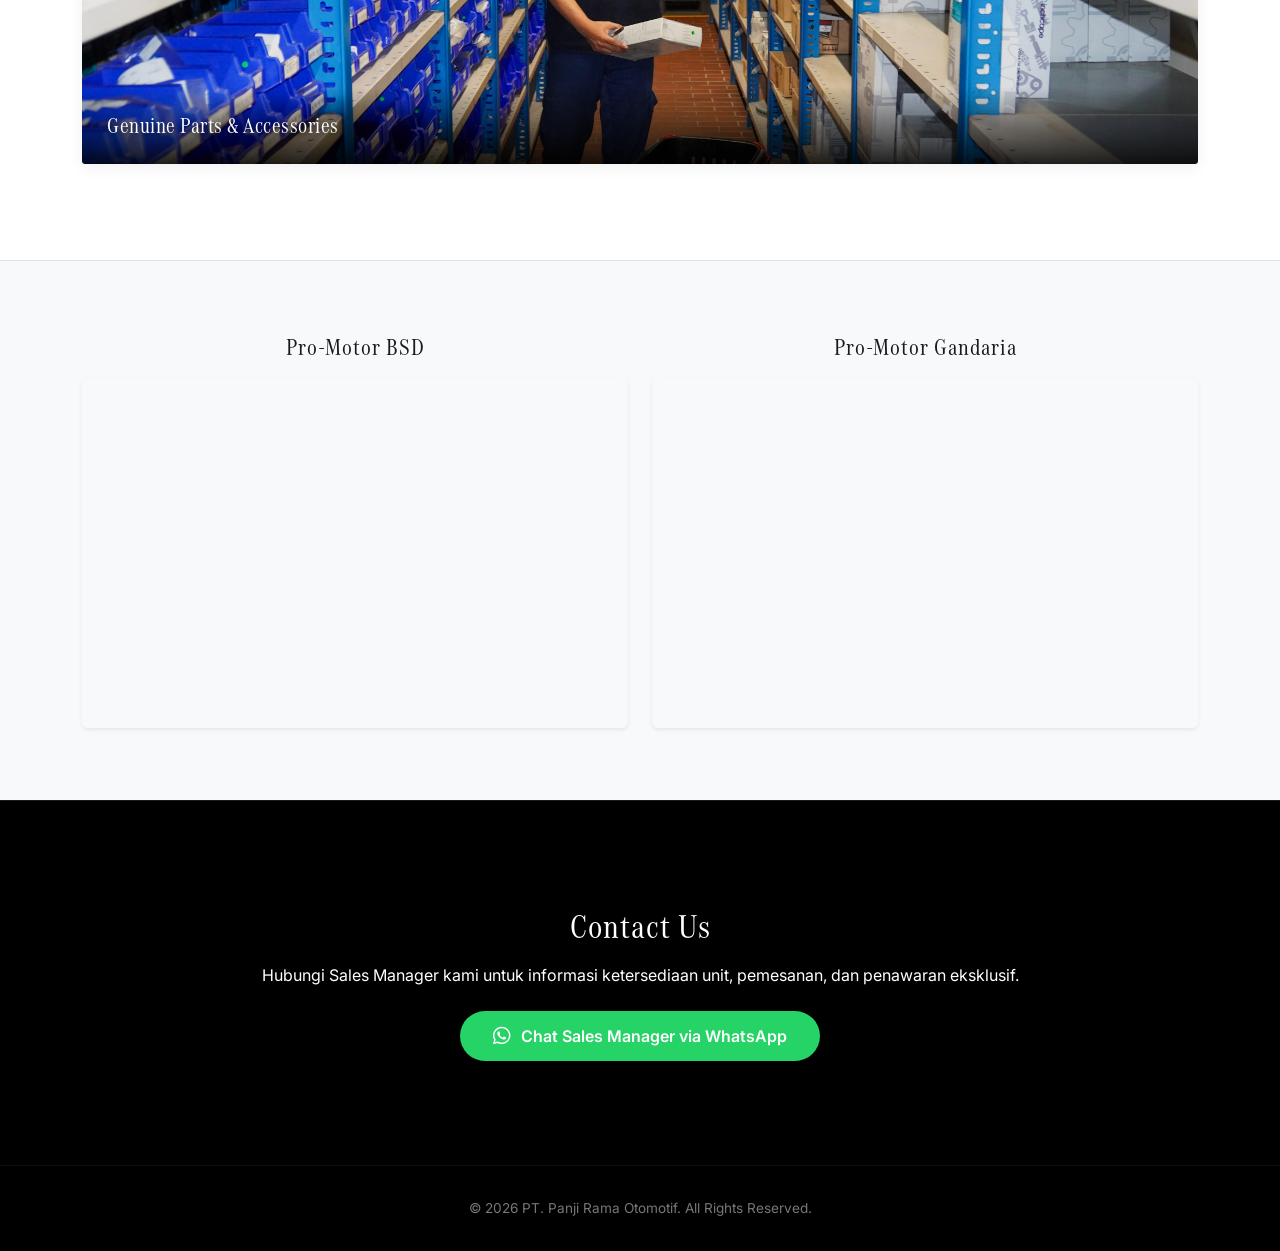
==== commit dcc05c8e: "update index model" ====
--- a/index.html
+++ b/index.html
@@ -422,7 +422,7 @@
                     <div id="amgCarousel" class="carousel slide sub-carousel" data-bs-ride="carousel">
                         <div class="carousel-inner">
                             <div class="carousel-item active text-center">
-                                <img src="assets/AMG-A-35.png" class="img-fluid rounded" alt="SUV 1" onerror="this.src='https://placehold.co/700x400/e9ecef/212529?text=SUV+Car'">
+                                <img src="assets/SL-43.png" class="img-fluid rounded" alt="SUV 1" onerror="this.src='https://placehold.co/700x400/e9ecef/212529?text=SUV+Car'">
                             </div>
                             <div class="carousel-item text-center">
                                 <img src="assets/AMG-GLA-35.png" class="img-fluid rounded" alt="SUV 2" onerror="this.src='https://placehold.co/700x400/e9ecef/212529?text=SUV+Car+2'">
@@ -432,6 +432,21 @@
                             </div>
                              <div class="carousel-item text-center">
                                 <img src="assets/CLE-53-Cabriolet.png" class="img-fluid rounded" alt="SUV 2" onerror="this.src='https://placehold.co/700x400/e9ecef/212529?text=SUV+Car+2'">
+                            </div>
+                            <div class="carousel-item text-center">
+                                <img src="assets/AMG-A-35.png" class="img-fluid rounded" alt="SUV 2" onerror="this.src='https://placehold.co/700x400/e9ecef/212529?text=SUV+Car+2'">
+                            </div>
+                            <div class="carousel-item text-center">
+                                <img src="assets/C-63.png" class="img-fluid rounded" alt="SUV 2" onerror="this.src='https://placehold.co/700x400/e9ecef/212529?text=SUV+Car+2'">
+                            </div>
+                            <div class="carousel-item text-center">
+                                <img src="assets/GT-63-PRO.png" class="img-fluid rounded" alt="SUV 2" onerror="this.src='https://placehold.co/700x400/e9ecef/212529?text=SUV+Car+2'">
+                            </div>
+                            <div class="carousel-item text-center">
+                                <img src="assets/GLC-Coupe.png" class="img-fluid rounded" alt="SUV 2" onerror="this.src='https://placehold.co/700x400/e9ecef/212529?text=SUV+Car+2'">
+                            </div>
+                            <div class="carousel-item text-center">
+                                <img src="assets/GLE-53.png" class="img-fluid rounded" alt="SUV 2" onerror="this.src='https://placehold.co/700x400/e9ecef/212529?text=SUV+Car+2'">
                             </div>
                         </div>
                         <button class="carousel-control-prev" type="button" data-bs-target="#amgCarousel" data-bs-slide="prev">
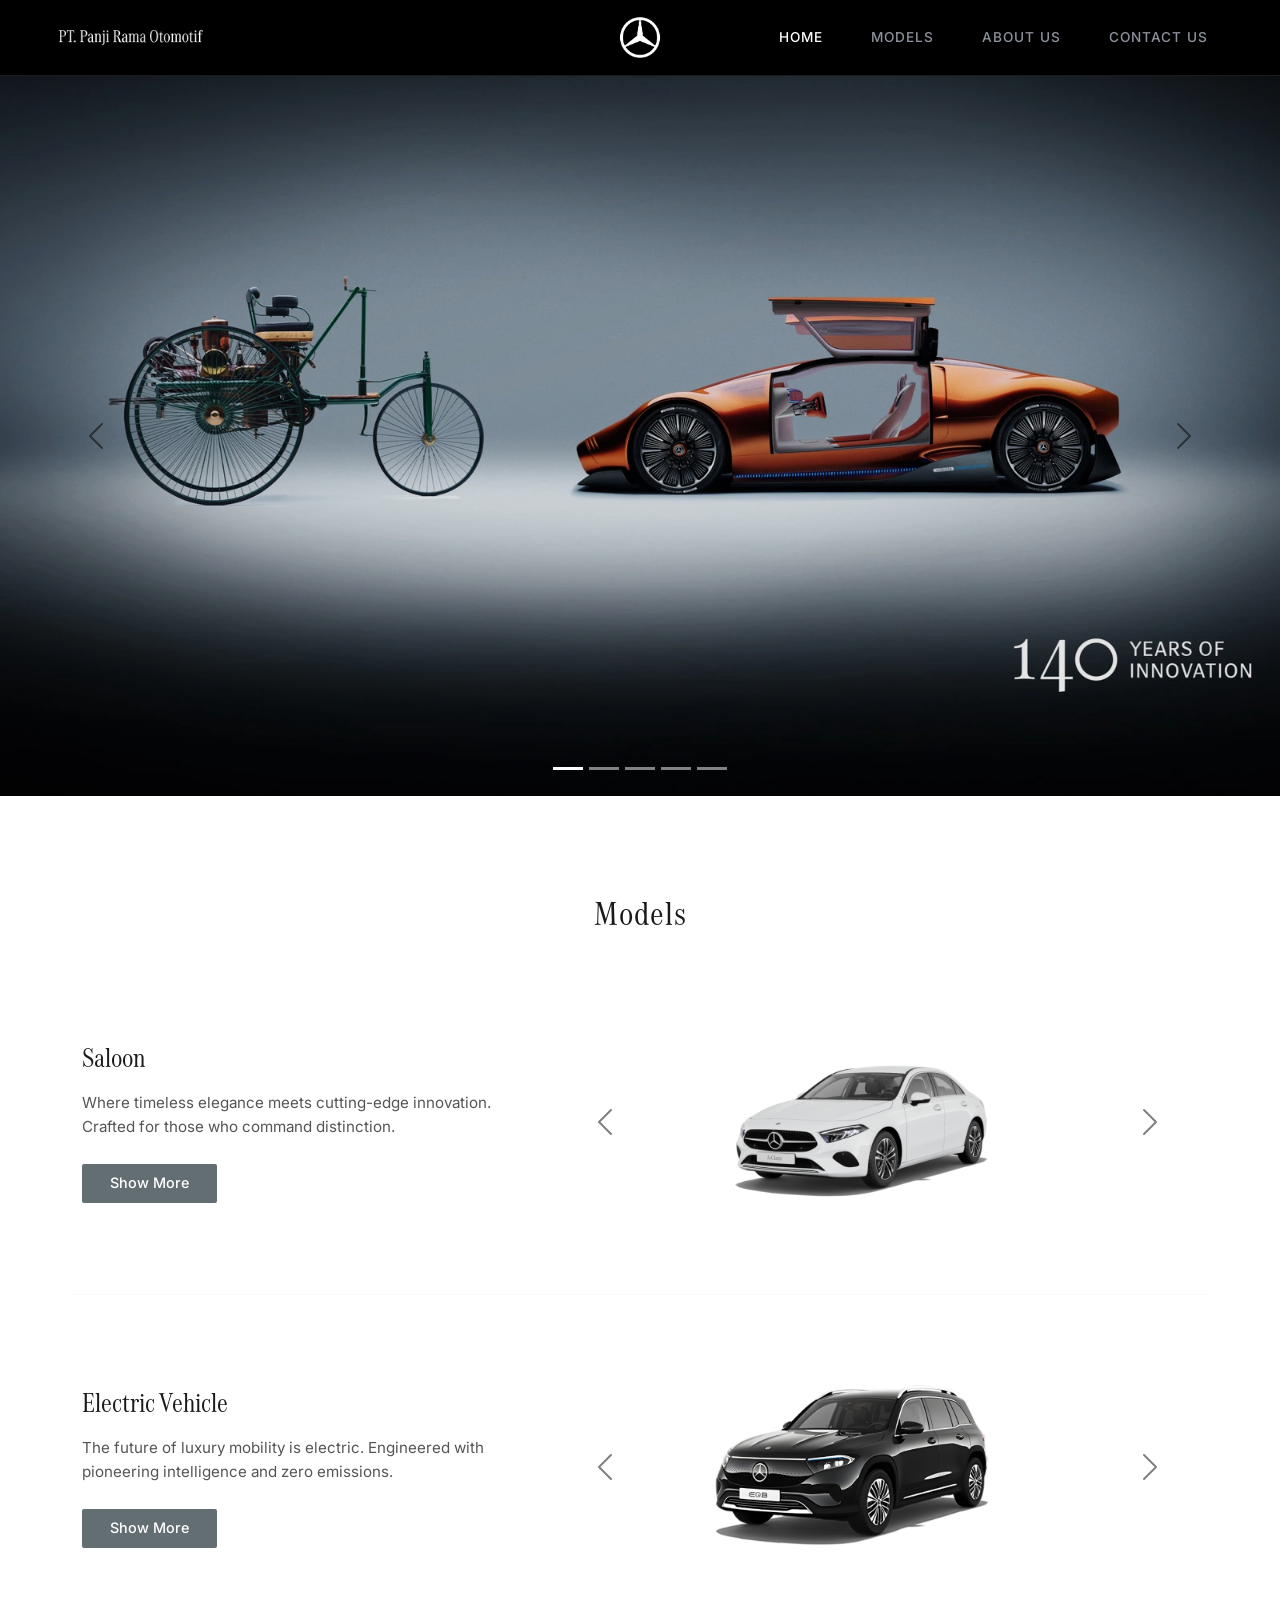
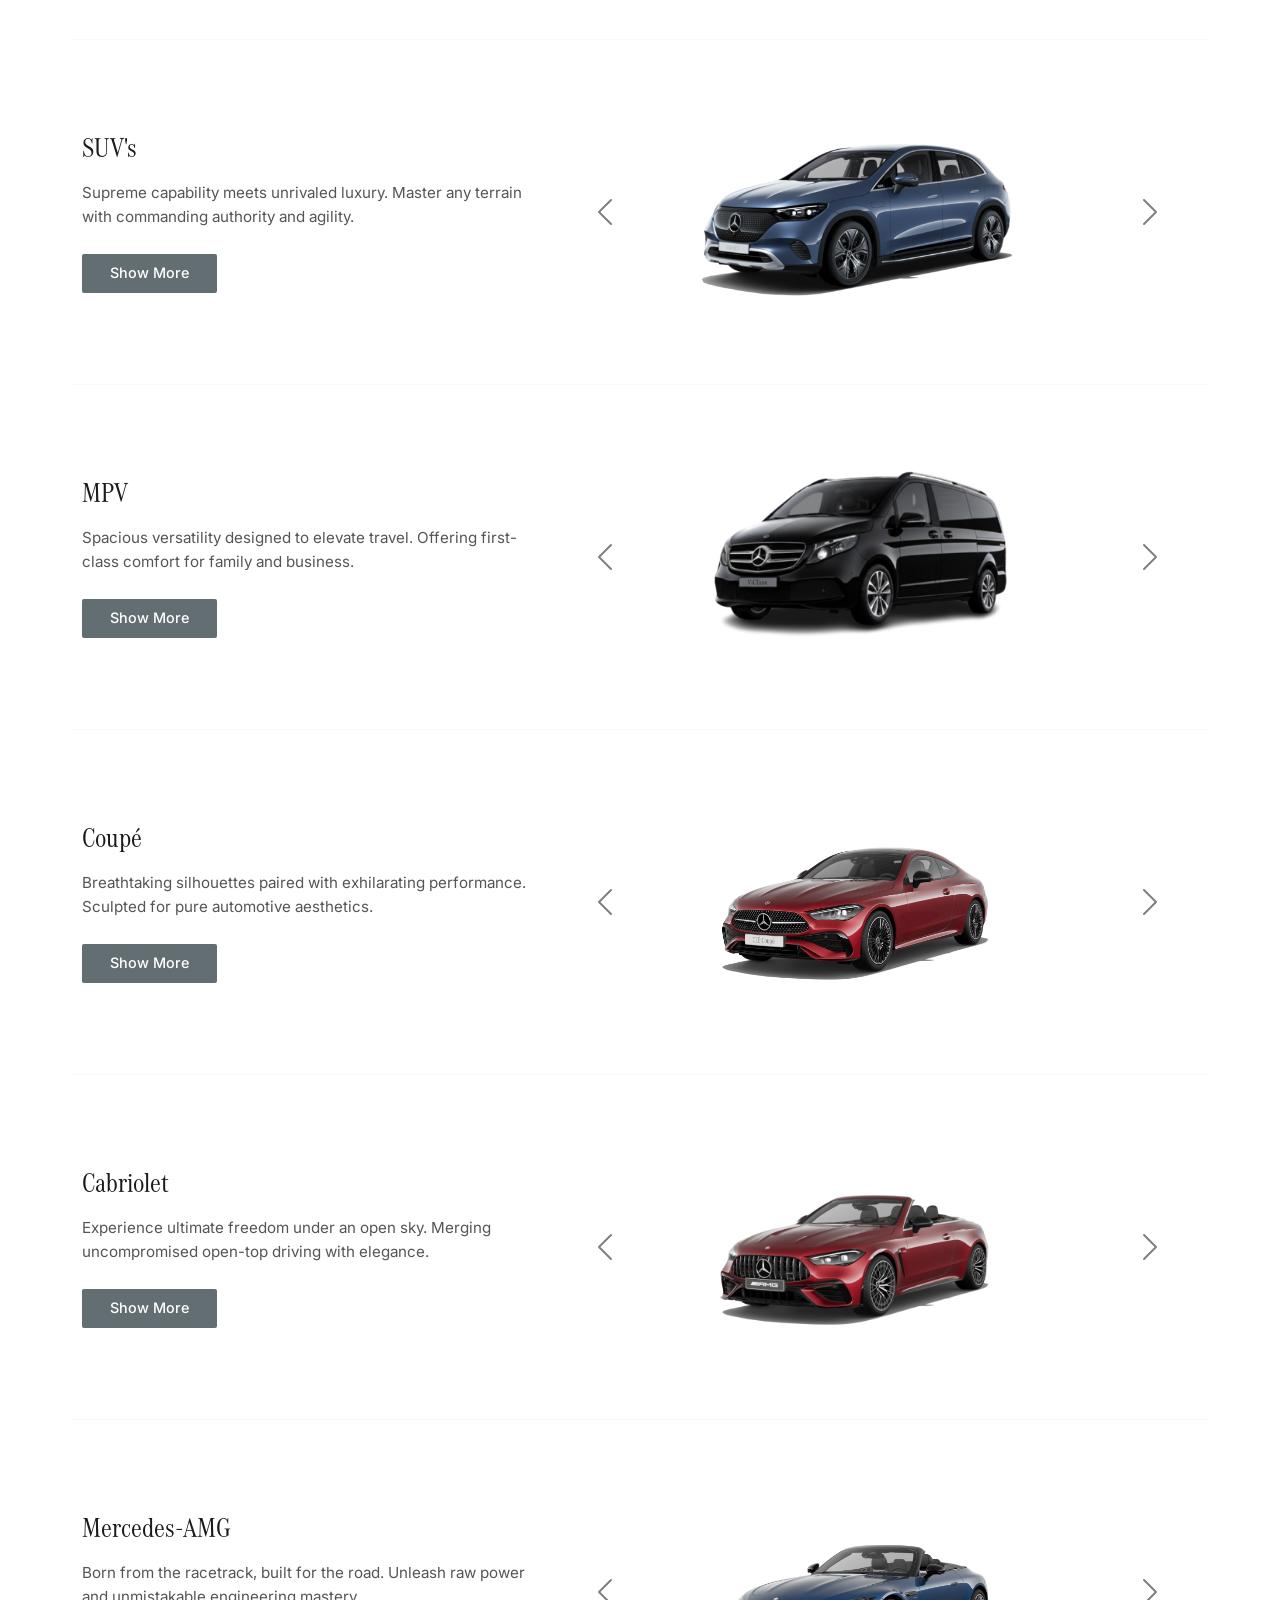
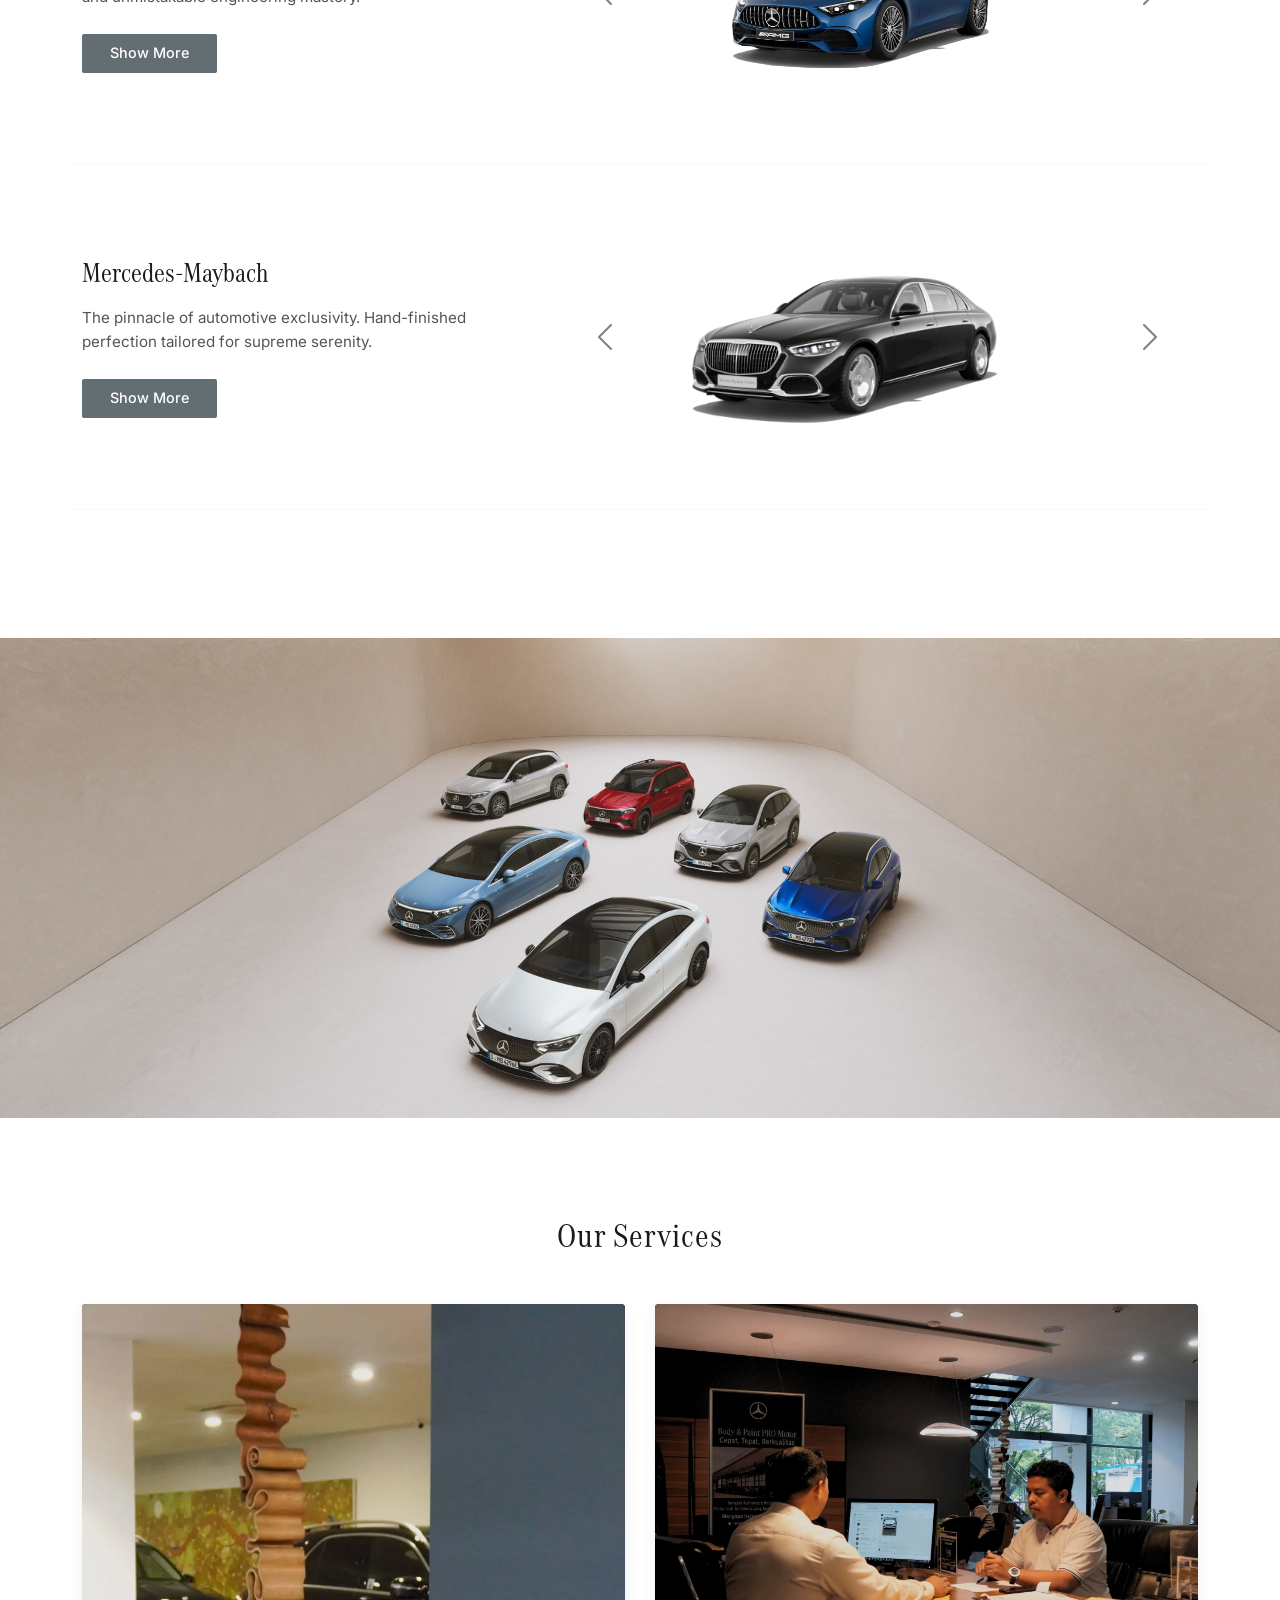
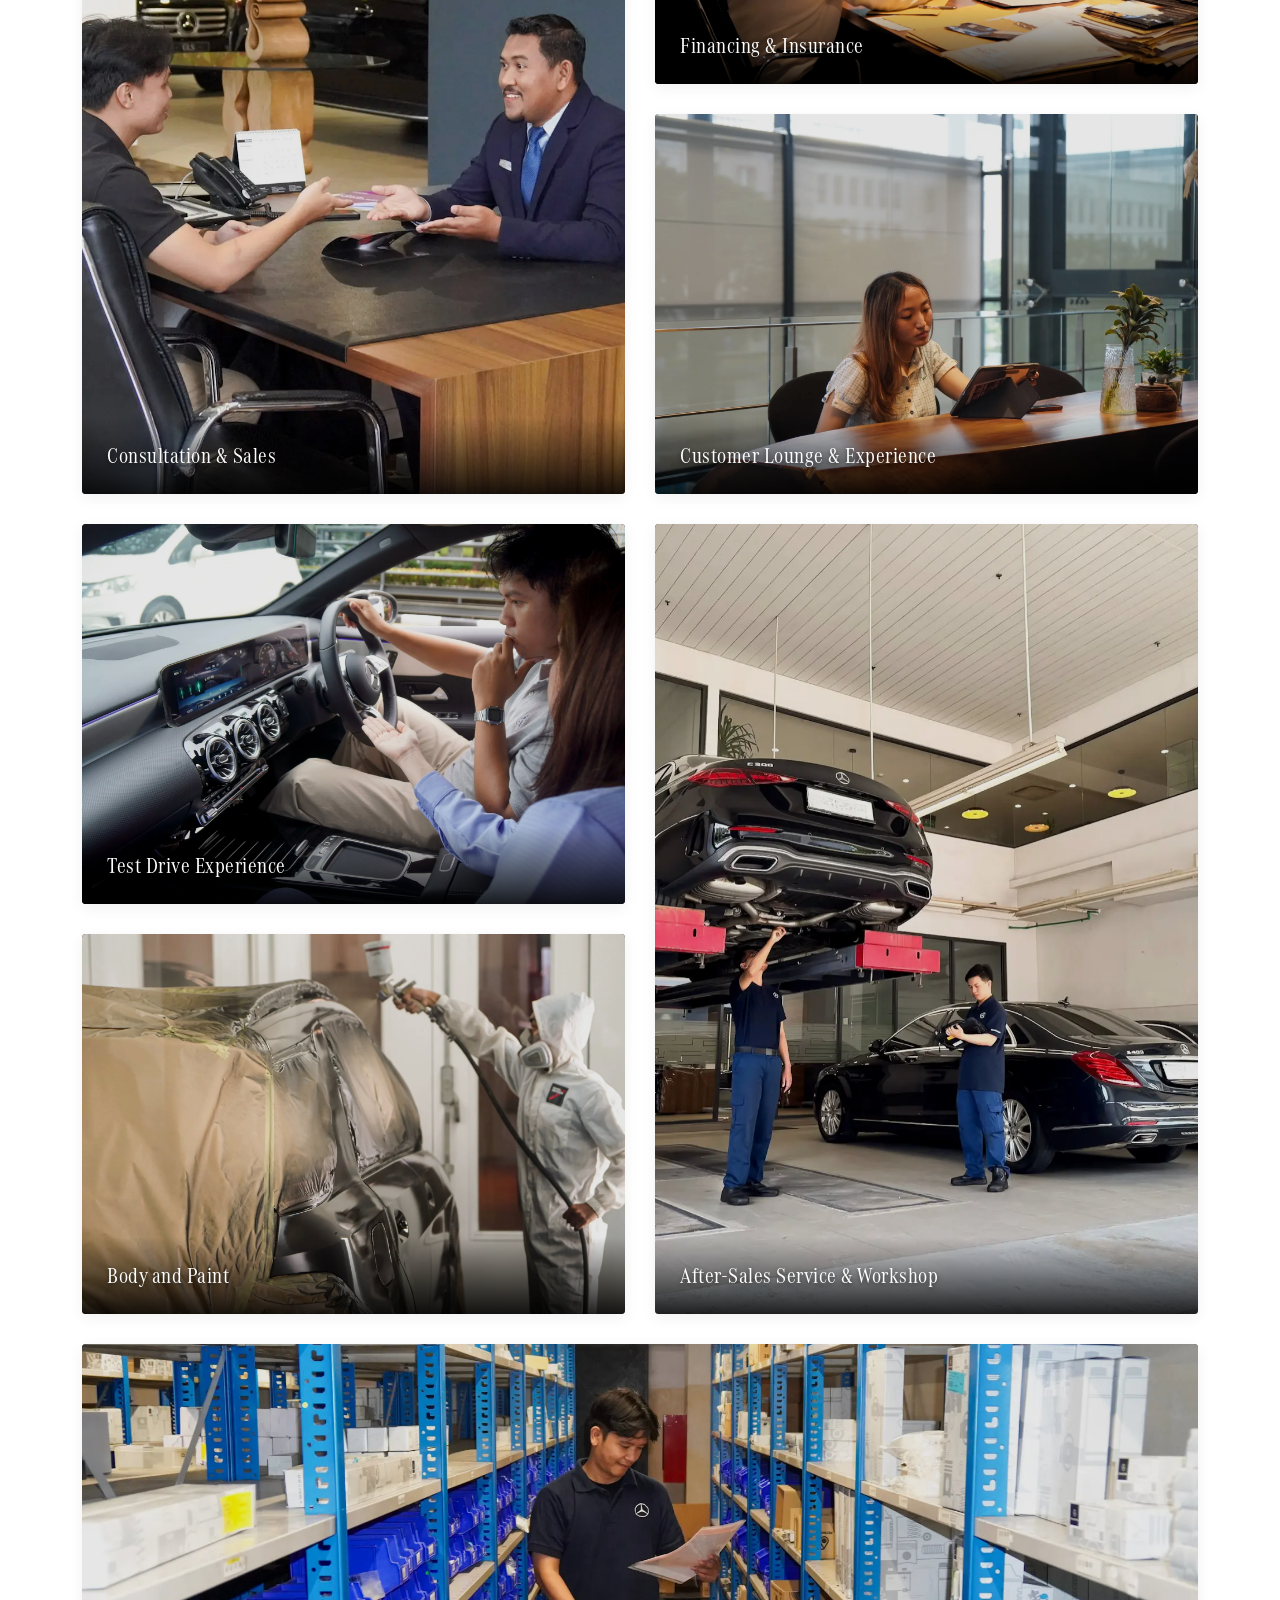
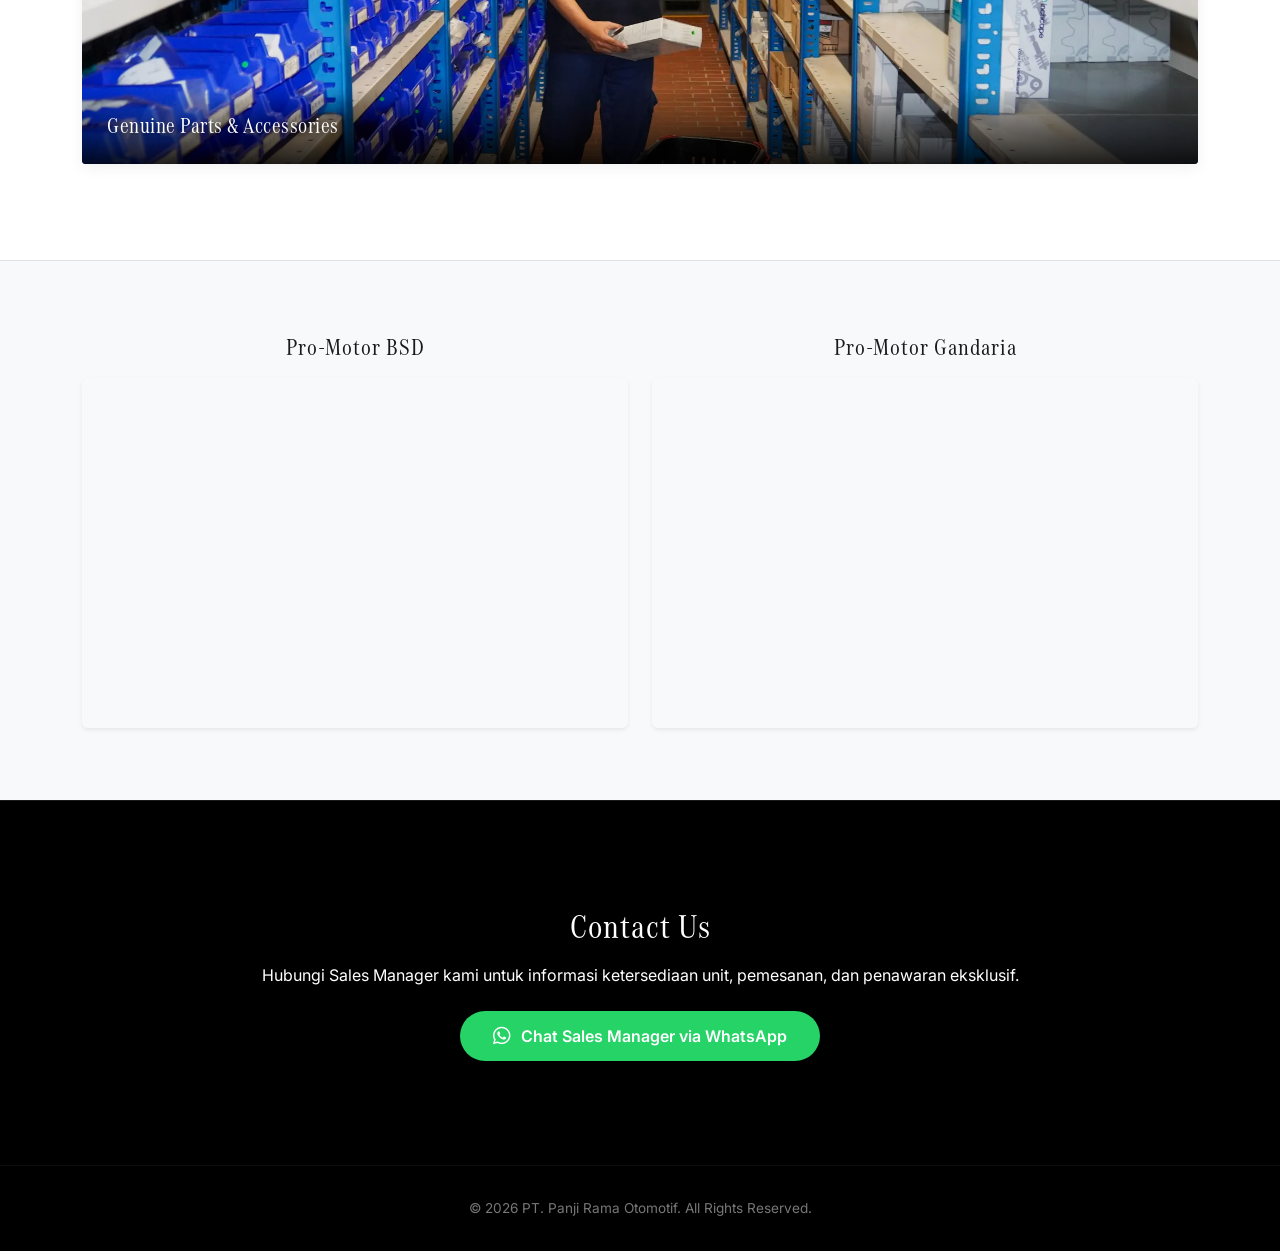
==== commit 0e3b083d: "update png to webp" ====
--- a/index.html
+++ b/index.html
@@ -91,19 +91,19 @@
         </div>
         <div class="carousel-inner">
             <div class="carousel-item active">
-                <img src="assets/140years.png" alt="Showroom Banner 1" onerror="this.src='https://placehold.co/1920x1080/1a1a1a/ffffff?text=Luxury+Collection+1'">
+                <img src="assets/140years.webp" alt="Showroom Banner 1" onerror="this.src='https://placehold.co/1920x1080/1a1a1a/ffffff?text=Luxury+Collection+1'">
             </div>
             <div class="carousel-item">
-                <img src="assets/star-drive.png" alt="Showroom Banner 3" onerror="this.src='https://placehold.co/1920x1080/1a1a1a/ffffff?text=Luxury+Collection+3'">
+                <img src="assets/star-drive.webp" alt="Showroom Banner 3" onerror="this.src='https://placehold.co/1920x1080/1a1a1a/ffffff?text=Luxury+Collection+3'">
             </div>
             <div class="carousel-item">
-                <img src="assets/maybachcollections1.png" alt="Showroom Banner 4" onerror="this.src='https://placehold.co/1920x1080/1a1a1a/ffffff?text=Luxury+Collection+3'">
+                <img src="assets/maybachcollections1.webp" alt="Showroom Banner 4" onerror="this.src='https://placehold.co/1920x1080/1a1a1a/ffffff?text=Luxury+Collection+3'">
             </div>
             <div class="carousel-item">
-                <img src="assets/bca-expo-2026_web_home-banner_1890x806-1.jpg" alt="Showroom Banner 2" onerror="this.src='https://placehold.co/1920x1080/1a1a1a/ffffff?text=Luxury+Collection+2'">
+                <img src="assets/bca-expo-2026_web_home-banner_1890x806-1.webp" alt="Showroom Banner 2" onerror="this.src='https://placehold.co/1920x1080/1a1a1a/ffffff?text=Luxury+Collection+2'">
             </div>
             <div class="carousel-item">
-                <img src="assets/new-cla1.png" alt="Showroom Banner 3" onerror="this.src='https://placehold.co/1920x1080/1a1a1a/ffffff?text=Luxury+Collection+3'">
+                <img src="assets/new-cla1.webp" alt="Showroom Banner 3" onerror="this.src='https://placehold.co/1920x1080/1a1a1a/ffffff?text=Luxury+Collection+3'">
             </div>
         </div>
         <button class="carousel-control-prev" type="button" data-bs-target="#mainHeroCarousel" data-bs-slide="prev">
@@ -395,6 +395,9 @@
                             <div class="carousel-item active text-center">
                                 <img src="assets/CLE-53-Cabriolet.png" class="img-fluid rounded" alt="SUV 1" onerror="this.src='https://placehold.co/700x400/e9ecef/212529?text=SUV+Car'">
                             </div>
+                            <div class="carousel-item text-center">
+                                <img src="assets/SL-43.png" class="img-fluid rounded" alt="SUV 2" onerror="this.src='https://placehold.co/700x400/e9ecef/212529?text=SUV+Car'">
+                            </div>
                         </div>
                         <button class="carousel-control-prev" type="button" data-bs-target="#cabrioletCarousel" data-bs-slide="prev">
                             <span class="carousel-control-prev-icon" aria-hidden="true"></span>
@@ -513,7 +516,7 @@
         <div class="services-grid">
             <!-- Foto 1 (Kiri Besar) -->
             <div class="service-card service-card-large">
-                <img src="assets/1.png" alt="Consultation & Sales">
+                <img src="assets/1.webp" alt="Consultation & Sales">
                 <div class="service-caption">
                     <h4 class="service-title">Consultation & Sales</h4>
                 </div>
@@ -521,7 +524,7 @@
 
             <!-- Foto 2 (Kanan Atas) -->
             <div class="service-card">
-                <img src="assets/7.png" alt="Financing & Insurance">
+                <img src="assets/7.webp" alt="Financing & Insurance">
                 <div class="service-caption">
                     <h4 class="service-title">Financing & Insurance</h4>
                 </div>
@@ -529,7 +532,7 @@
 
             <!-- Foto 3 (Kanan Bawah dari baris atas) -->
             <div class="service-card">
-                <img src="assets/6.png" alt="Customer Lounge & Experience">
+                <img src="assets/6.webp" alt="Customer Lounge & Experience">
                 <div class="service-caption">
                     <h4 class="service-title">Customer Lounge & Experience</h4>
                 </div>
@@ -537,7 +540,7 @@
 
             <!-- Foto 4 (Kiri Bawah) -->
             <div class="service-card">
-                <img src="assets/2.png" alt="Test Drive Experience">
+                <img src="assets/2.webp" alt="Test Drive Experience">
                 <div class="service-caption">
                     <h4 class="service-title">Test Drive Experience</h4>
                 </div>
@@ -545,7 +548,7 @@
 
             <!-- Foto 5 (Kanan Tengah) -->
             <div class="service-card service-card-large">
-                <img src="assets/4.png" alt="After-Sales Service & Workshop">
+                <img src="assets/4.webp" alt="After-Sales Service & Workshop">
                 <div class="service-caption">
                     <h4 class="service-title">After-Sales Service & Workshop</h4>
                 </div>
@@ -553,7 +556,7 @@
 
             <!-- Foto 6 (Kiri Bawah-tengah) -->
             <div class="service-card">
-                <img src="assets/5.png" alt="Body and Paint">
+                <img src="assets/5.webp" alt="Body and Paint">
                 <div class="service-caption">
                     <h4 class="service-title">Body and Paint</h4>
                 </div>
@@ -561,7 +564,7 @@
 
             <!-- Foto 7 (Penuh di bawah / Span Full) -->
             <div class="service-card service-card-full">
-                <img src="assets/3.png" alt="Genuine Parts & Accessories">
+                <img src="assets/3.webp" alt="Genuine Parts & Accessories">
                 <div class="service-caption">
                     <h4 class="service-title">Genuine Parts & Accessories</h4>
                 </div>
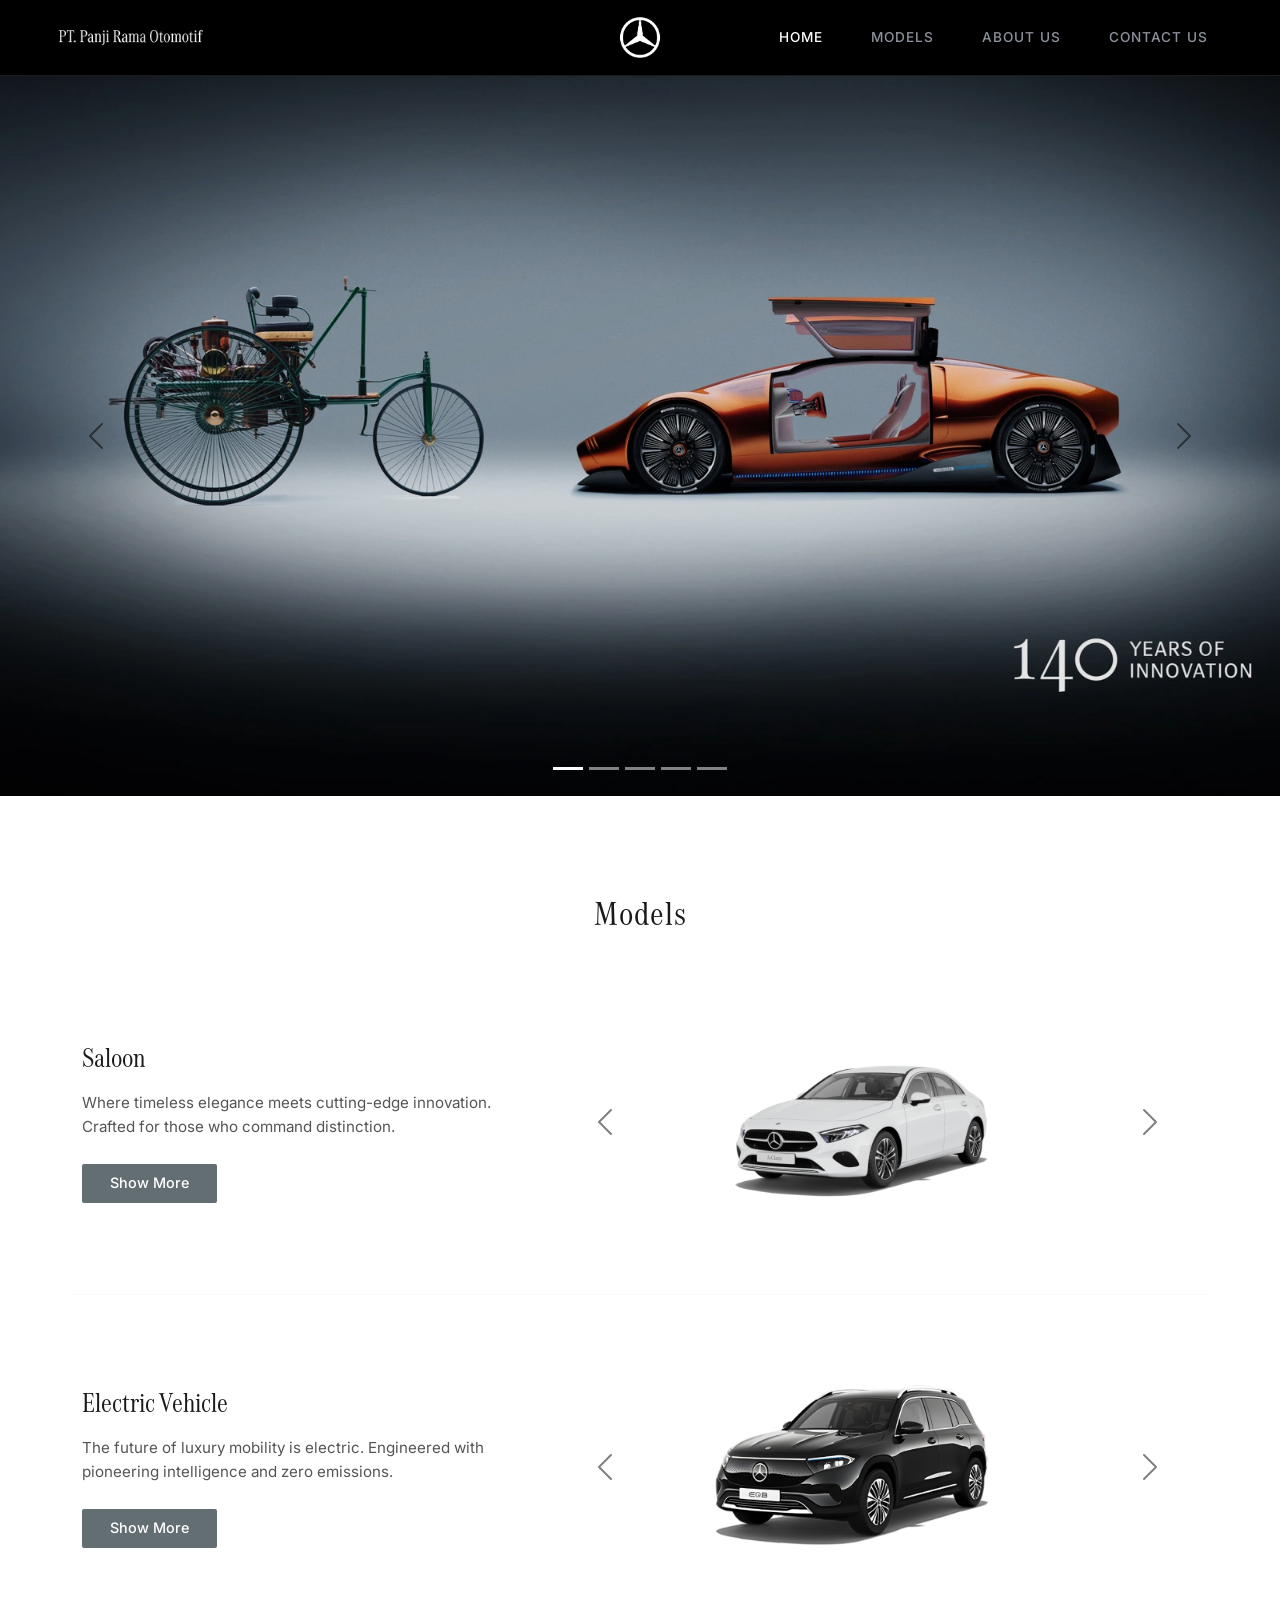
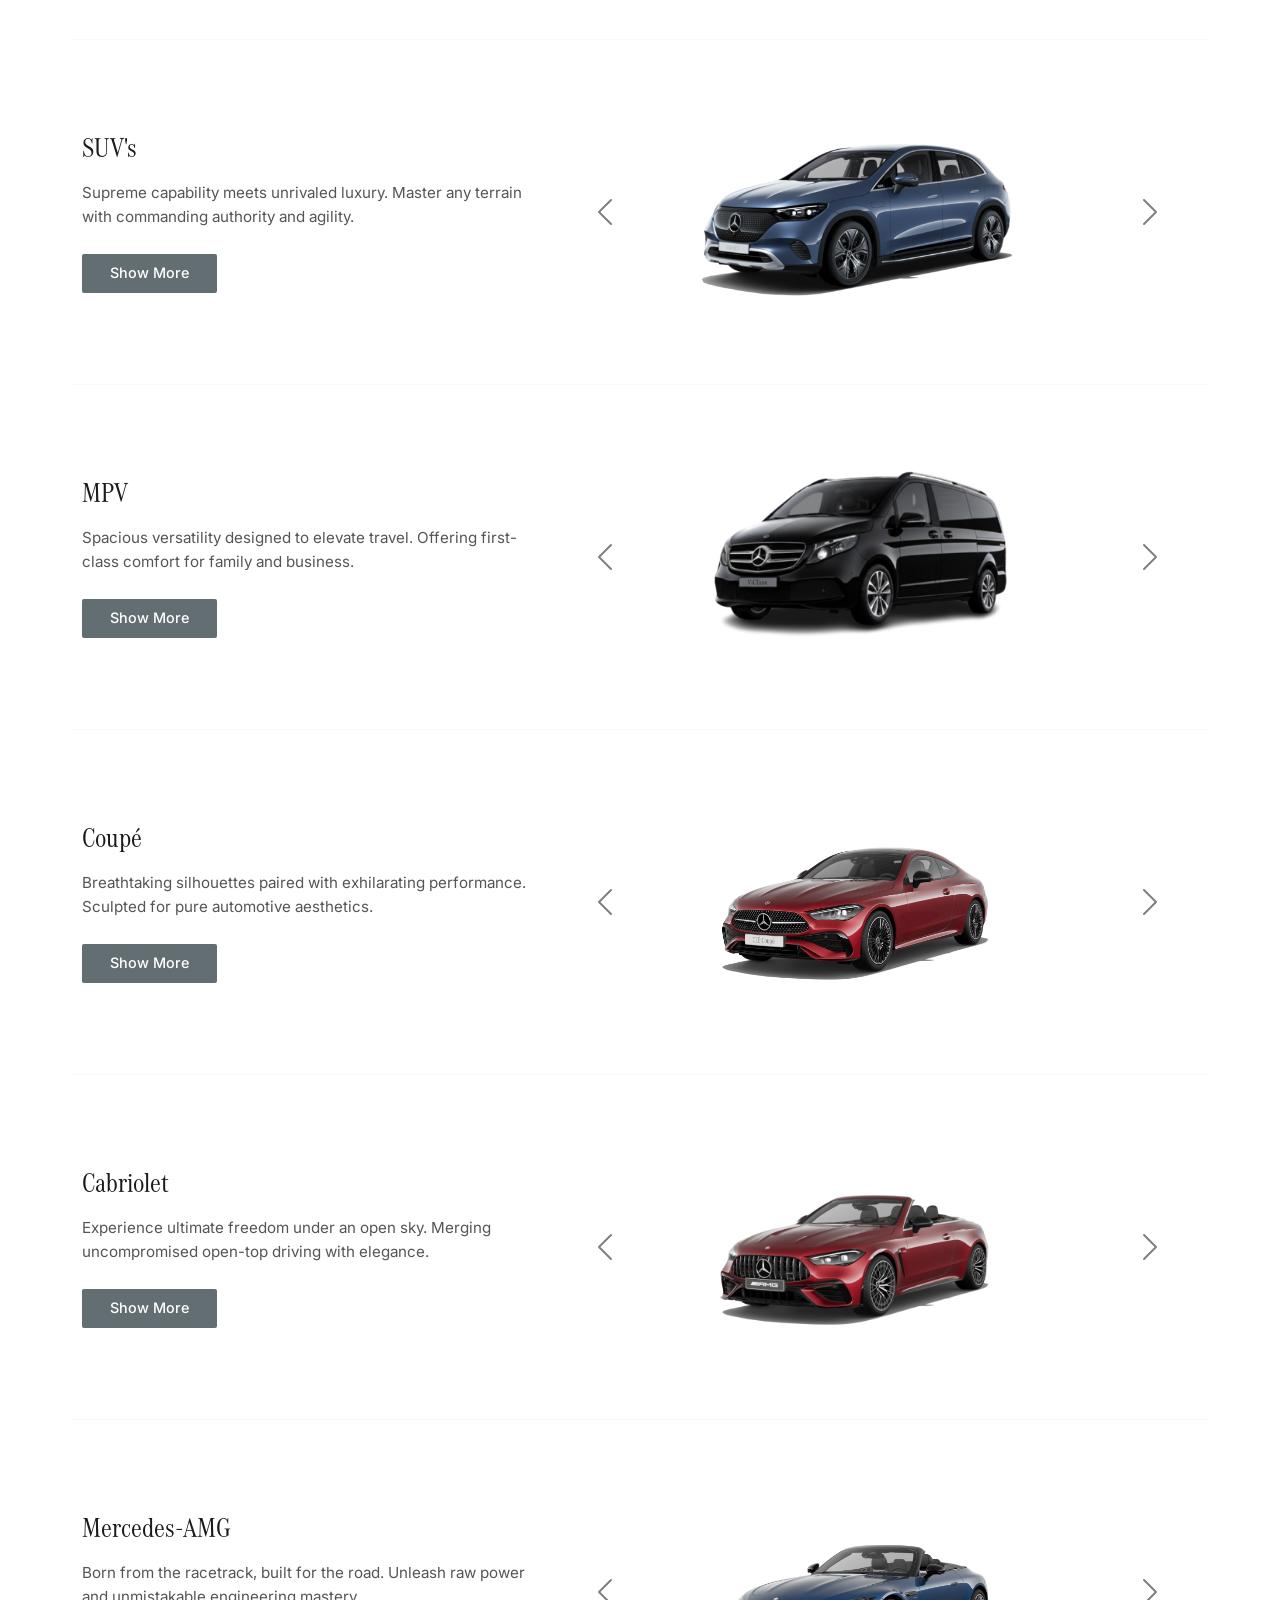
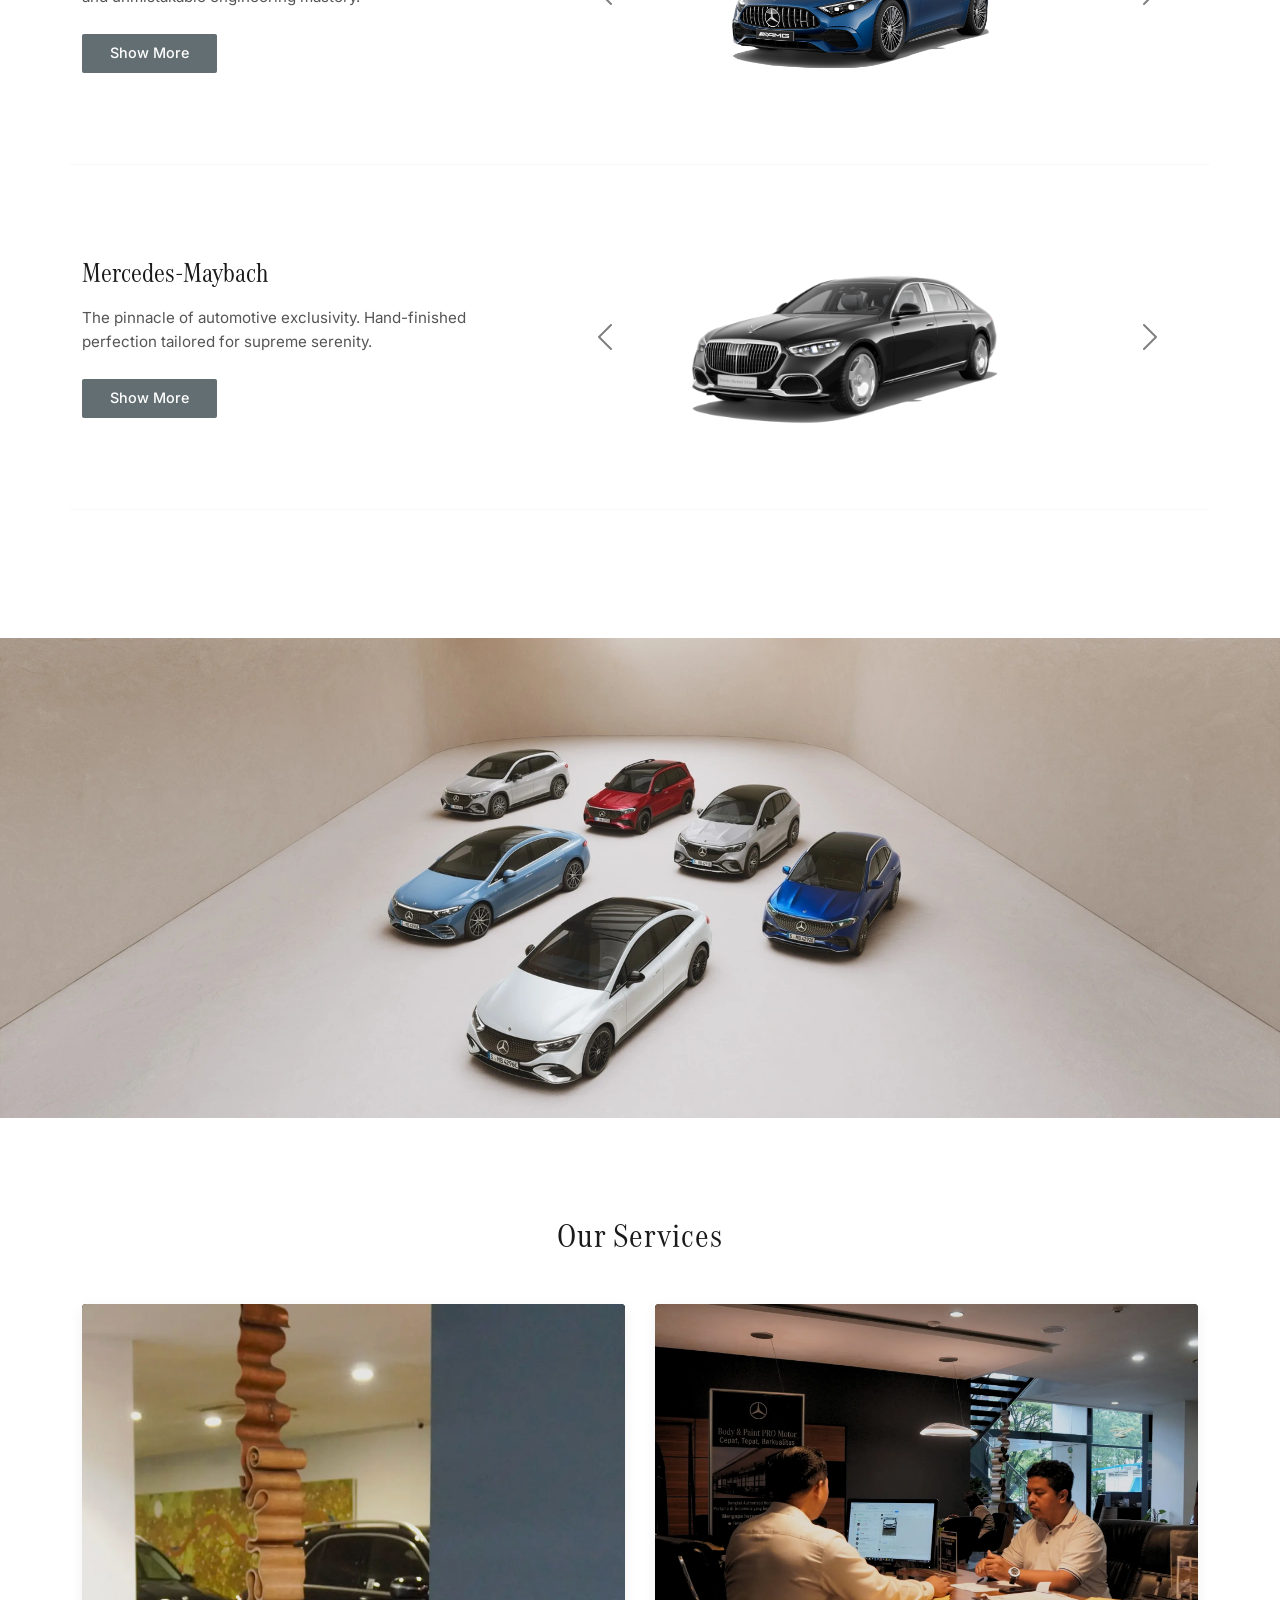
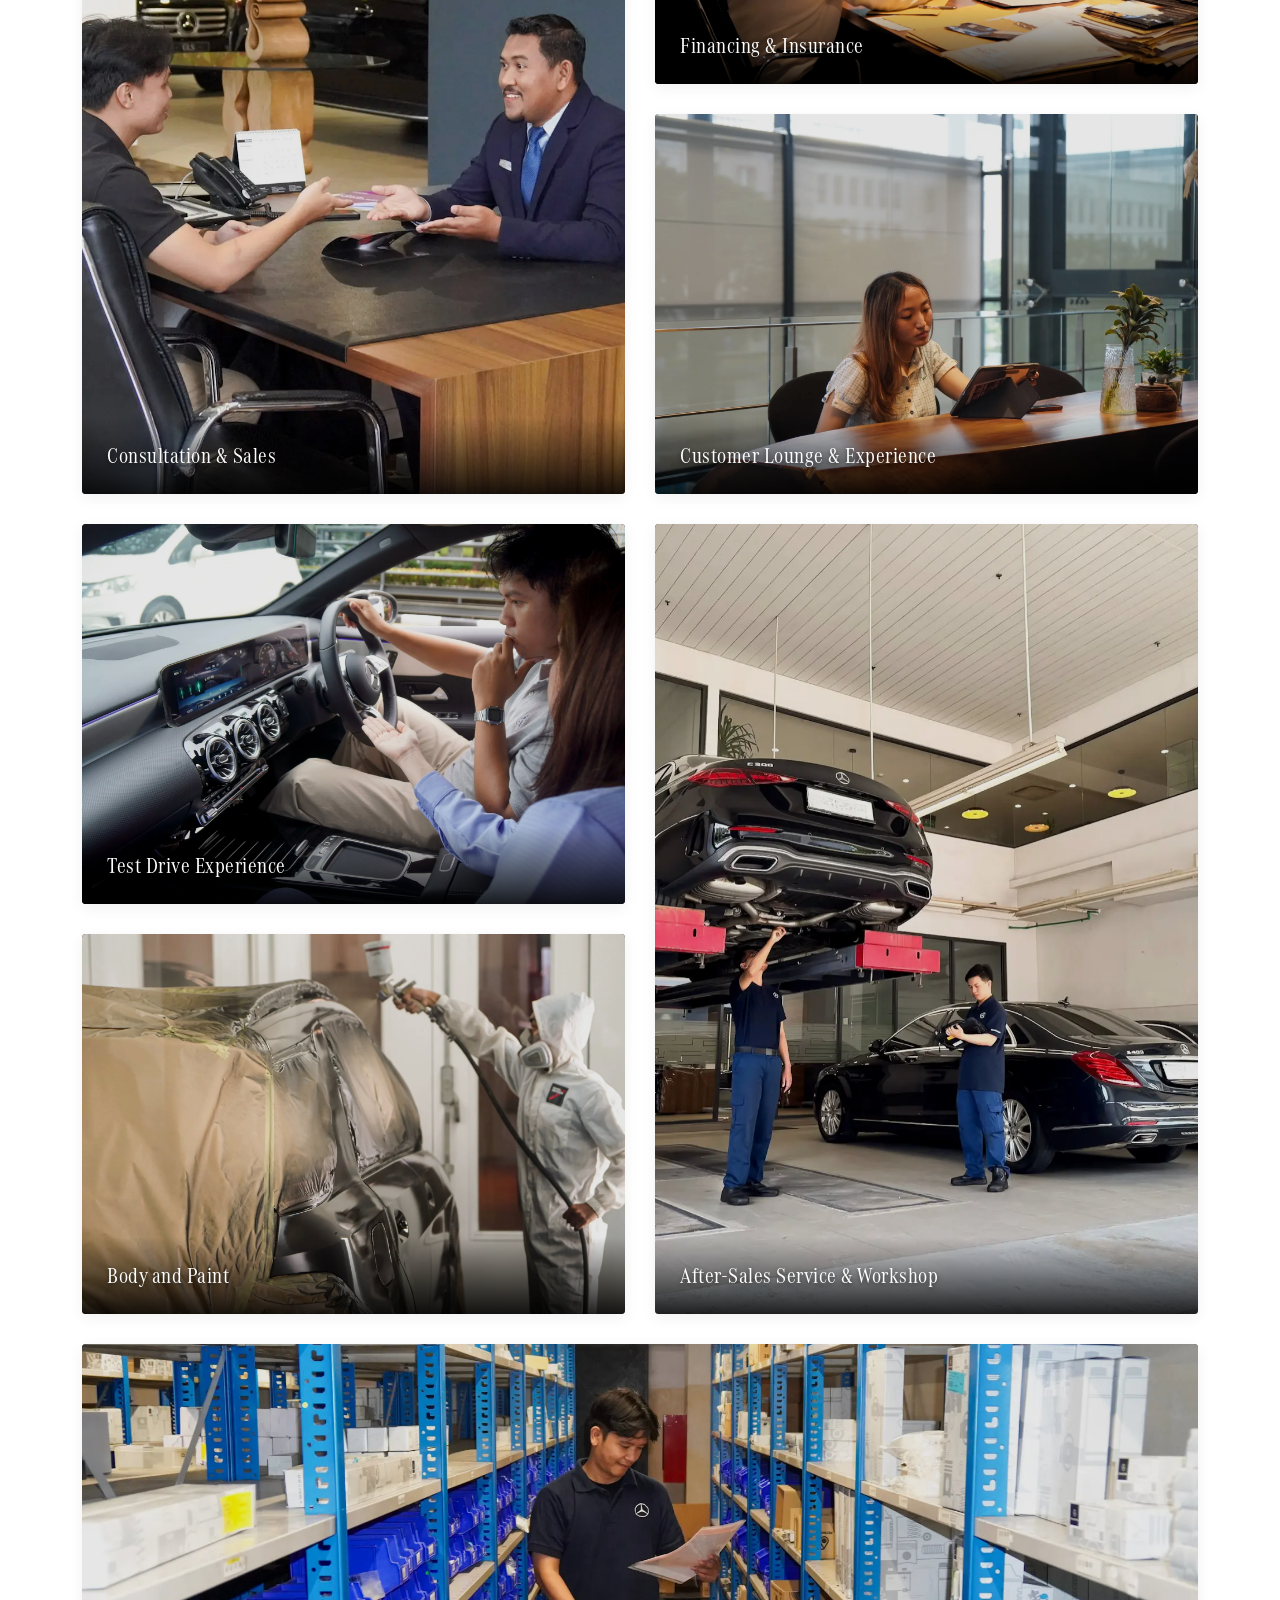
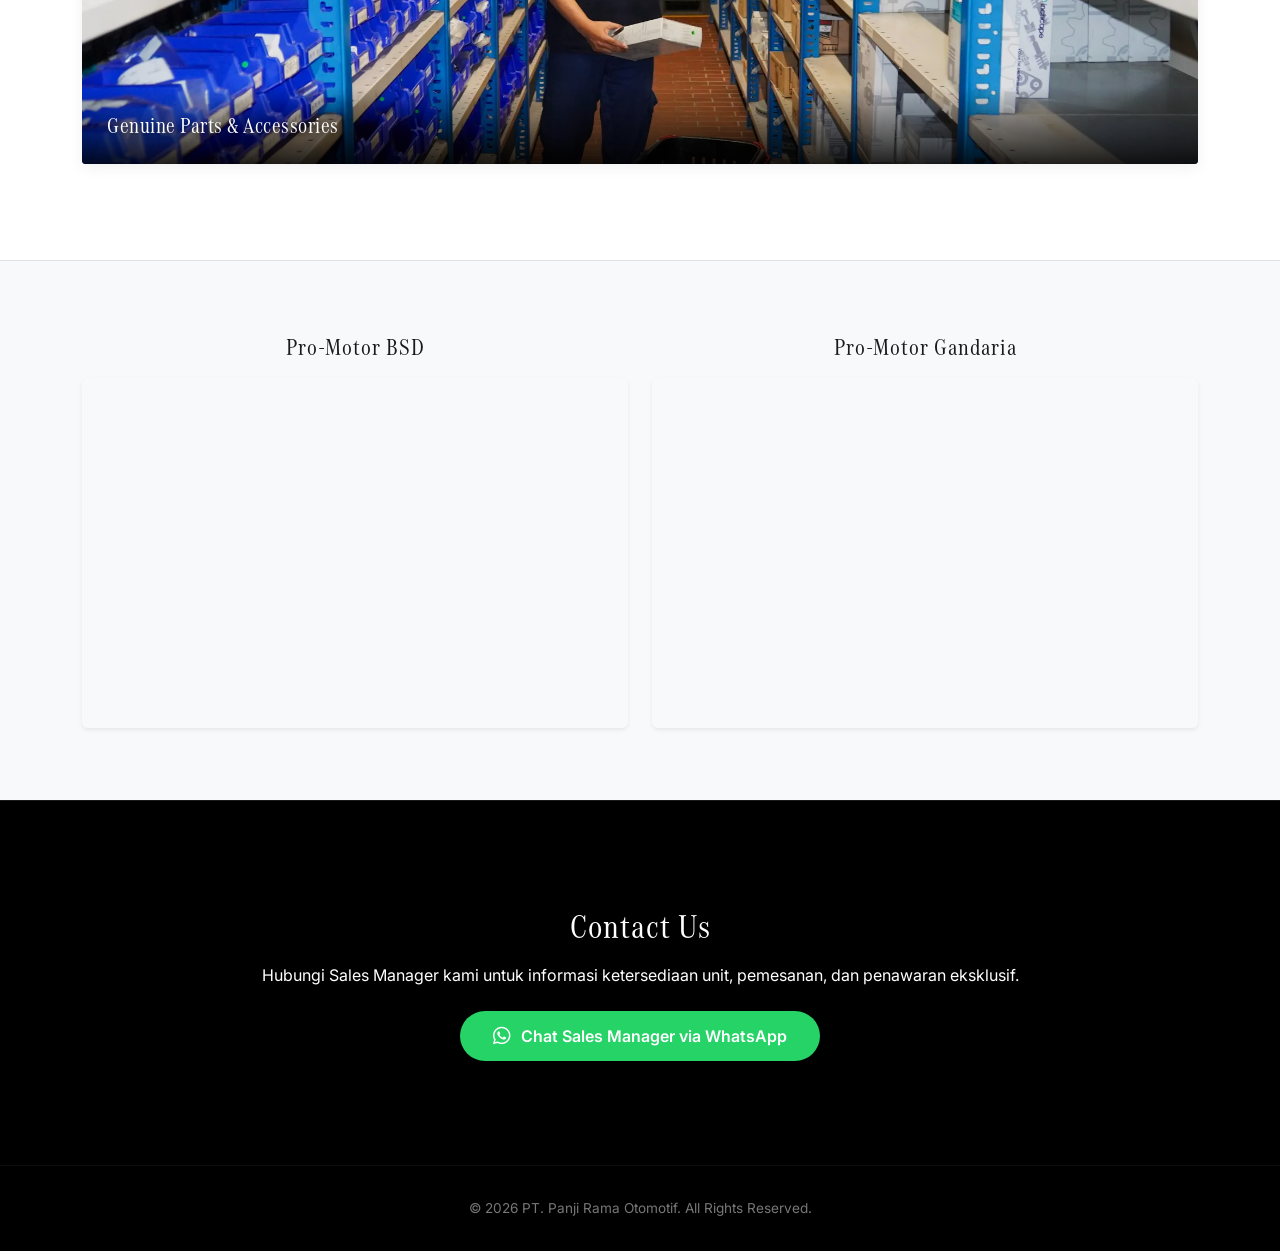
==== commit c98e9108: "update" ====
--- a/index.html
+++ b/index.html
@@ -503,7 +503,7 @@
     </section>
 
     <div class="banner-section">
-        <img src="assets/web_banner-image_homepage_1.jpg" alt="Showroom Lineup Banner" onerror="this.src='https://placehold.co/1920x720/e9ecef/212529?text=Showroom+Lineup'">
+        <img src="assets/web_banner-image_homepage_1.webp" alt="Showroom Lineup Banner" onerror="this.src='https://placehold.co/1920x720/e9ecef/212529?text=Showroom+Lineup'">
     </div>
 
     <!-- Our Services Section (7 Photos Zig-Zag Layout with Online Placeholders) -->
